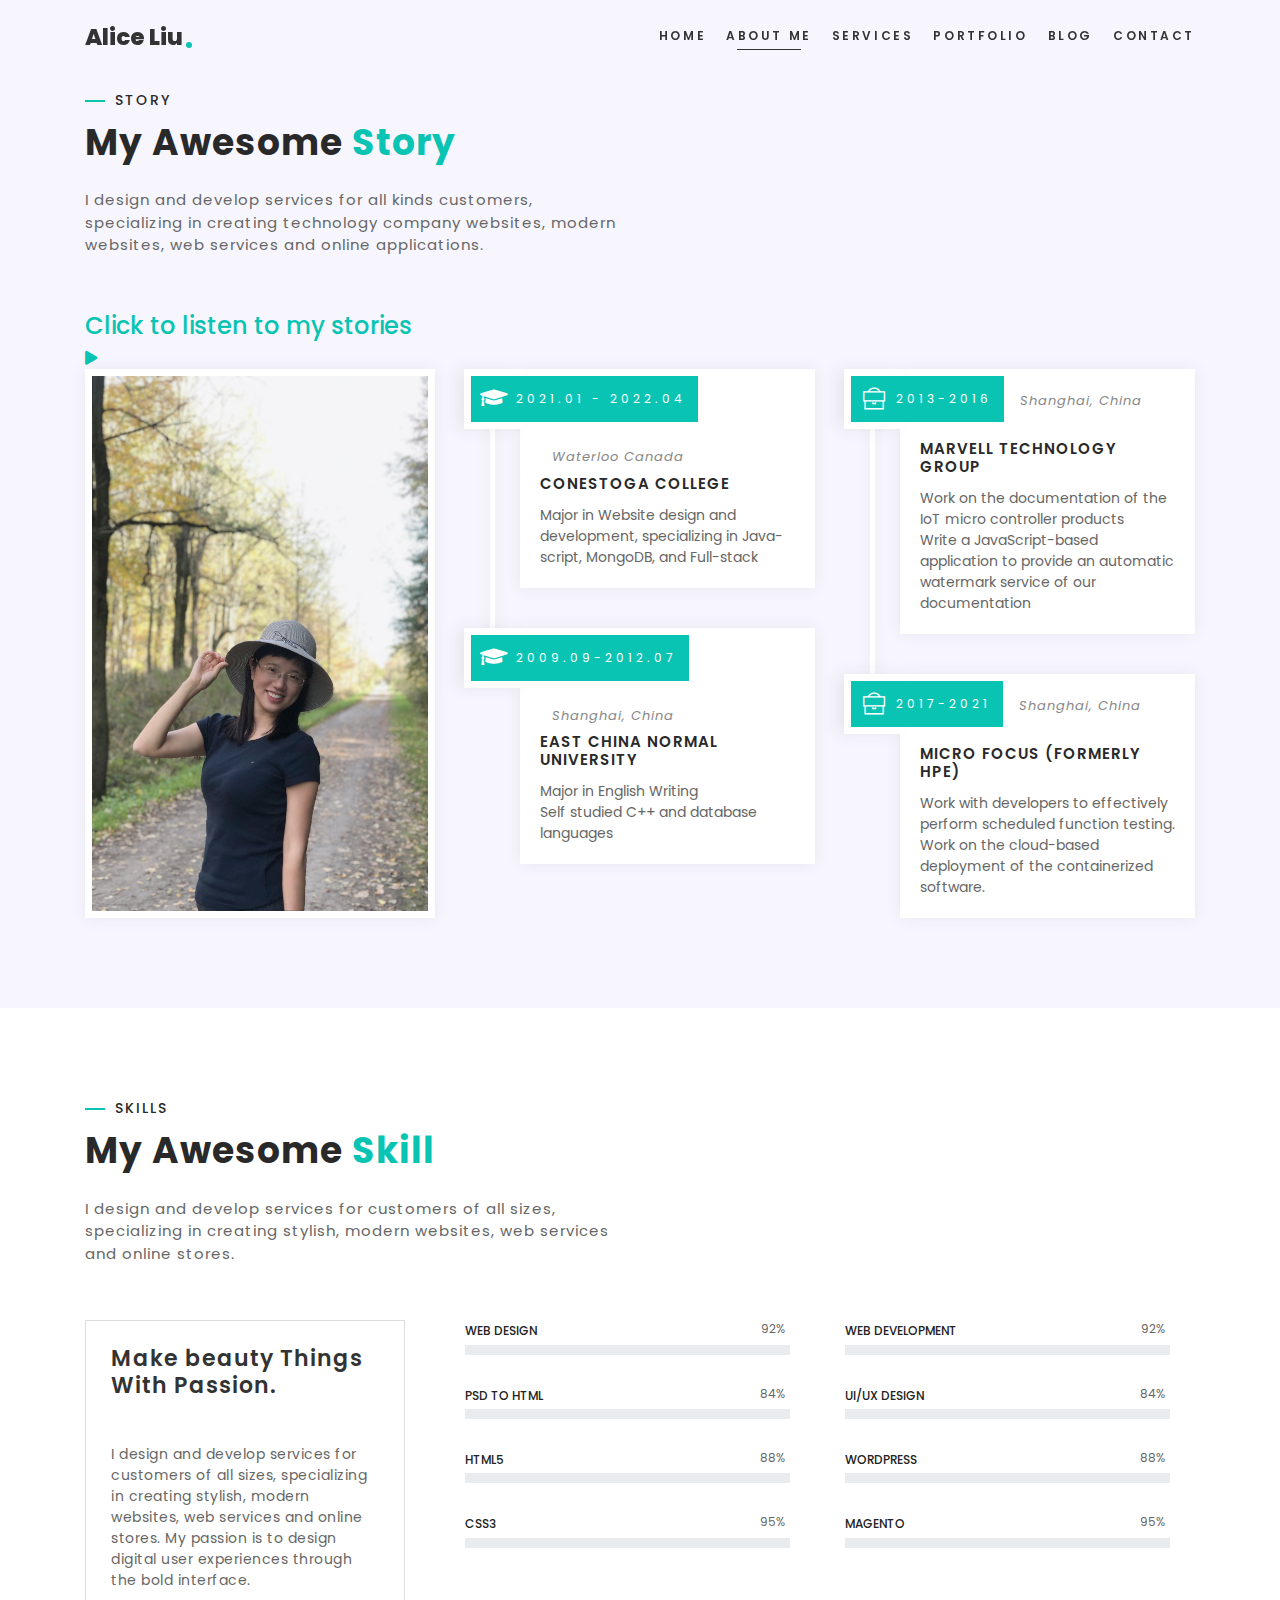
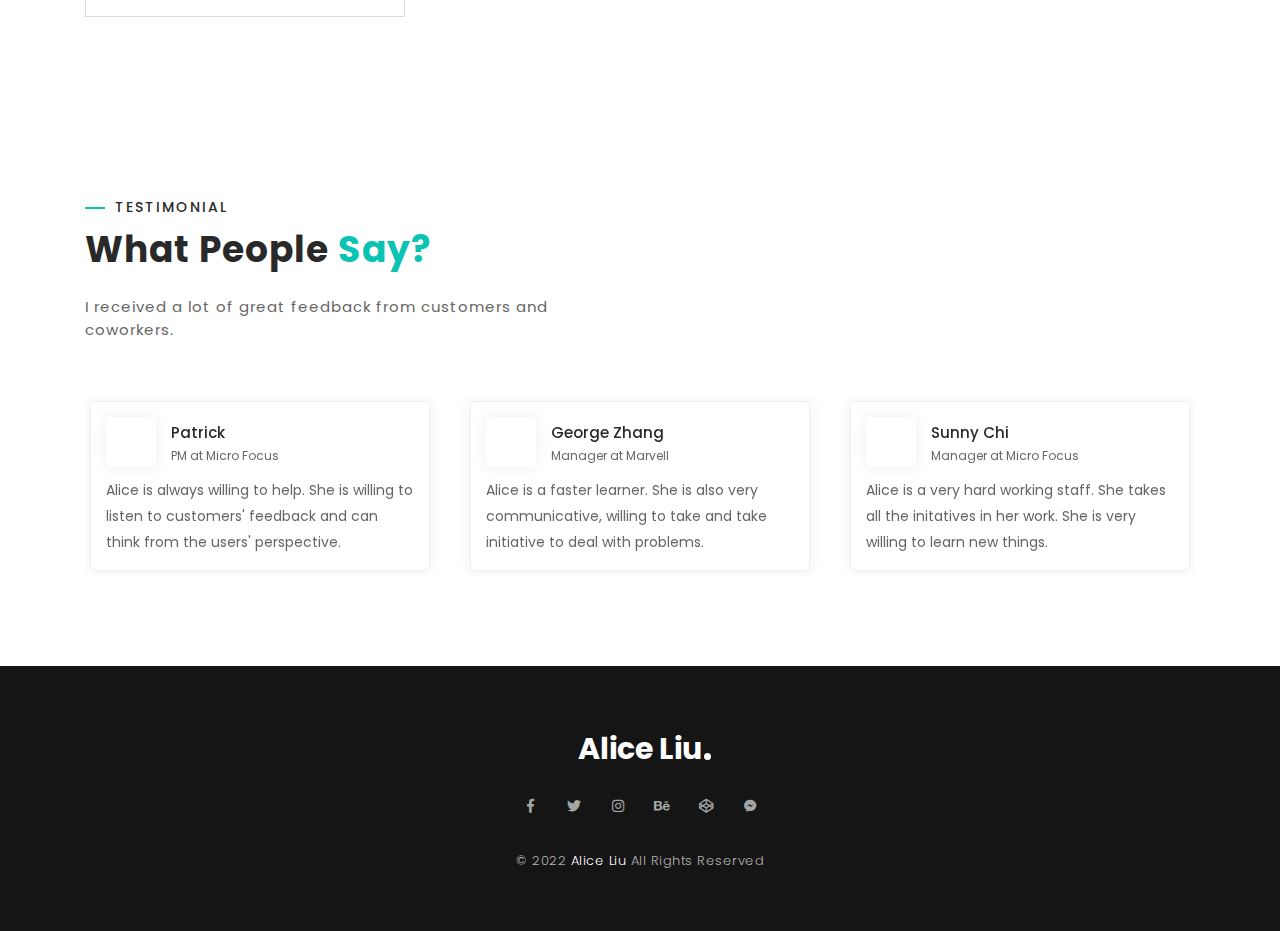
==== aboutme.html @ 3dc87a6d "add" ====
<!DOCTYPE html>
<html lang="en">

<head>
    <meta charset="utf-8">
    <meta http-equiv="X-UA-Compatible" content="IE=edge">
    <meta name="viewport" content="width=device-width, initial-scale=1, shrink-to-fit=no">

    <!-- Page Title -->
    <title>Alice Liu - Personal Website</title>
    <!-- / -->

    <!---Font Icon-->
    <link href="./css/plugin/font-awesome/css/fontawesome-all.min.css" rel="stylesheet">
    <link href="./css/plugin/themify-icons/themify-icons.css" rel="stylesheet">
    <!-- / -->

    <!-- Plugin CSS -->
    <link href="./css/plugin/bootstrap/css/bootstrap.min.css" rel="stylesheet">
    <link href="./css/plugin/owl-carousel/css/owl.carousel.min.css" rel="stylesheet">
    <link href="./css/plugin/magnific/magnific-popup.css" rel="stylesheet">
    <!-- / -->

    <!-- Theme Style -->
    <link href="./css/color/default.css" rel="stylesheet" id="color_theme">
    <link href="./css/styles.css" rel="stylesheet">

    <!-- / -->

    <!-- Favicon -->
    <link rel="icon" href="favicon.ico" />
    <!-- / -->
</head>

<!-- Body Start -->

<body data-spy="scroll" data-target="#navbarAlice" data-offset="98">

    <!-- Loader -->
    <div id="loading">
        <div class="load-circle"><span class="one"></span></div>
    </div>
    <!--  Loader End -->

    <!-- Header -->
    <header>
        <nav class="navbar header-nav-01 header-nav-white fixed-top navbar-expand-lg">
            <div class="container">
                <!-- Brand -->
                <a class="navbar-brand" href="#">Alice Liu<span class="theme-bg"></span></a>
                <!-- / -->

                <!-- Mobile Toggle -->
                <button class="navbar-toggler" type="button" data-toggle="collapse" data-target="#navbarAlice" aria-controls="navbarAlice" aria-expanded="false" aria-label="Toggle navigation">
            <span></span>
            <span></span>
            <span></span>
        </button>
                <!-- / -->

                <!-- Top Menu -->
                <div class="collapse navbar-collapse justify-content-end" id="navbarAlice">
                    <ul class="navbar-nav ml-auto">
                        <li><a class="nav-link" href="index.html">Home</a></li>
                        <li><a class="nav-link active" href="aboutme.html">About Me</a></li>
                        <li><a class="nav-link" href="services.html">Services</a></li>
                        <li><a class="nav-link" href="portfolio.html">Portfolio</a></li>
                        <li><a class="nav-link" href="blog.html">Blog</a></li>
                        <li><a class="nav-link" href="contact.html">Contact</a></li>
                    </ul>
                </div>
                <!-- / -->

            </div>
            <!-- Container -->
        </nav>
        <!-- Navbar -->
    </header>
    <!-- Header End -->
    <!-- Header End -->

    <!-- main -->
    <main>




        <!-- Resume -->
        <section id="resume" class="section gray-bg">
            <div class="container">
                <div class="row">
                    <div class="col-md-8 col-lg-6">
                        <div class="section-title">
                            <label class="theme-after">STORY</label>
                            <h2>My Awesome <span class="theme-color"> Story</span></h2>
                            <p>I design and develop services for all kinds customers, specializing in creating technology company websites, modern websites, web services and online applications.</p>
                        </div>
                        <a href="http://www.youtube.com/watch?v=g5lhfQhEZOM" class="popup-video theme-color">
                            <h4>Click to listen to my stories</h4> <i class="fa fa-play"></i></a>

                    </div>
                </div>
                <!-- row -->

                <div class="row">
                    <div class="col-md-12 col-lg-4">
                        <div class="resume-img bg-no-repeat bg-cover" style="background-image: url(./images/AliceOutOfWork.jpg);">

                        </div>

                    </div>

                    <div class="col-md-6 col-lg-4">
                        <div class="resume-row">
                            <div class="resume-box">
                                <i class="theme-bg fas fa-graduation-cap"></i>
                                <label class="theme-bg theme-color">2021.01 - 2022.04</label>
                                <span>Waterloo Canada</span>
                                <h2>CONESTOGA COLLEGE</h2>
                                <p>Major in Website design and development, specializing in Java-script, MongoDB, and Full-stack</p>
                            </div>

                            <div class="resume-box">
                                <i class="theme-bg fas fa-graduation-cap"></i>
                                <label class="theme-bg theme-color">2009.09-2012.07</label>
                                <span>Shanghai, China</span>
                                <h2>EAST CHINA NORMAL UNIVERSITY</h2>
                                <p>Major in English Writing</p>
                                <p>Self studied C++ and database languages</p>
                            </div>

                        </div>
                    </div>
                    <!-- col -->

                    <div class="col-md-6 col-lg-4">
                        <div class="resume-row">
                            <div class="resume-box">
                                <i class="theme-bg ti-briefcase"></i>
                                <label class="theme-bg theme-color">2013-2016</label>
                                <span>Shanghai, China</span>
                                <h2>MARVELL TECHNOLOGY GROUP</h2>
                                <p>Work on the documentation of the IoT micro controller products</p>
                                <p>Write a JavaScript-based application to provide an automatic watermark service of our documentation
                                </p>
                            </div>

                            <div class="resume-box">
                                <i class="theme-bg ti-briefcase"></i>
                                <label class="theme-bg theme-color">2017-2021</label>
                                <span>Shanghai, China</span>
                                <h2>MICRO FOCUS (FORMERLY HPE)</h2>
                                <p>Work with developers to effectively perform scheduled function testing.</p>
                                <p>Work on the cloud-based deployment of the containerized software.</p>
                            </div>
                        </div>
                    </div>
                    <!-- col -->

                </div>
                <!-- row -->
            </div>
            <!-- container -->
        </section>
        <!-- Resume End -->

        <!-- Skill -->
        <section id="skill" class="section skill-section">
            <div class="container">
                <div class="row">
                    <div class="col-md-8 col-lg-6">
                        <div class="section-title">
                            <label class="theme-after">Skills</label>
                            <h2>My Awesome <span class="theme-color"> Skill</span></h2>
                            <p>I design and develop services for customers of all sizes, specializing in creating stylish, modern websites, web services and online stores.</p>
                        </div>
                    </div>
                </div>

                <div class="row">

                    <div class="col-md-12 col-lg-4">
                        <div class="skill-left">
                            <h3 class="font-alt">Make beauty Things With Passion.</h3>
                            <p>I design and develop services for customers of all sizes, specializing in creating stylish, modern websites, web services and online stores. My passion is to design digital user experiences through the bold interface.</p>
                        </div>
                    </div>

                    <div class="col-md-6 col-lg-4">
                        <div class="skills">
                            <div class="progress-lt">
                                <h6>WEB DESIGN</h6>
                                <span>92%</span>
                                <div class="progress">
                                    <div class="progress-bar theme-bg" role="progressbar" aria-valuenow="92" aria-valuemin="0" aria-valuemax="100">
                                    </div>
                                    <!-- /progress-bar -->
                                </div>
                                <!-- /progress -->
                            </div>
                            <!-- /progress-lt -->
                            <div class="progress-lt">
                                <h6>PSD TO HTML</h6>
                                <span>84%</span>
                                <div class="progress">
                                    <div class="progress-bar theme-bg" role="progressbar" aria-valuenow="84" aria-valuemin="0" aria-valuemax="100">
                                    </div>
                                    <!-- /progress-bar -->
                                </div>
                                <!-- /progress -->
                            </div>
                            <!-- /progress-lt -->
                            <div class="progress-lt">
                                <h6>HTML5</h6>
                                <span>88%</span>
                                <div class="progress">
                                    <div class="progress-bar theme-bg" role="progressbar" aria-valuenow="88" aria-valuemin="0" aria-valuemax="100">
                                    </div>
                                    <!-- /progress-bar -->
                                </div>
                                <!-- /progress -->
                            </div>
                            <!-- /progress-lt -->

                            <div class="progress-lt">
                                <h6>CSS3</h6>
                                <span>95%</span>
                                <div class="progress">
                                    <div class="progress-bar theme-bg" role="progressbar" aria-valuenow="95" aria-valuemin="0" aria-valuemax="100">
                                    </div>
                                    <!-- /progress-bar -->
                                </div>
                                <!-- /progress -->
                            </div>
                            <!-- /progress-lt -->
                        </div>
                    </div>
                    <!-- col -->

                    <div class="col-md-6 col-lg-4">
                        <div class="skills sm-m-20px-b">
                            <div class="progress-lt">
                                <h6>WEB DEVELOPMENT</h6>
                                <span>92%</span>
                                <div class="progress">
                                    <div class="progress-bar theme-bg" role="progressbar" aria-valuenow="92" aria-valuemin="0" aria-valuemax="100">
                                    </div>
                                    <!-- /progress-bar -->
                                </div>
                                <!-- /progress -->
                            </div>
                            <!-- /progress-lt -->
                            <div class="progress-lt">
                                <h6>UI/UX DESIGN</h6>
                                <span>84%</span>
                                <div class="progress">
                                    <div class="progress-bar theme-bg" role="progressbar" aria-valuenow="84" aria-valuemin="0" aria-valuemax="100">
                                    </div>
                                    <!-- /progress-bar -->
                                </div>
                                <!-- /progress -->
                            </div>
                            <!-- /progress-lt -->
                            <div class="progress-lt">
                                <h6>WORDPRESS</h6>
                                <span>88%</span>
                                <div class="progress">
                                    <div class="progress-bar theme-bg" role="progressbar" aria-valuenow="88" aria-valuemin="0" aria-valuemax="100">
                                    </div>
                                    <!-- /progress-bar -->
                                </div>
                                <!-- /progress -->
                            </div>
                            <!-- /progress-lt -->

                            <div class="progress-lt">
                                <h6>MAGENTO</h6>
                                <span>95%</span>
                                <div class="progress">
                                    <div class="progress-bar theme-bg" role="progressbar" aria-valuenow="95" aria-valuemin="0" aria-valuemax="100">
                                    </div>
                                    <!-- /progress-bar -->
                                </div>
                                <!-- /progress -->
                            </div>
                            <!-- /progress-lt -->
                        </div>
                    </div>
                    <!-- col -->

                </div>
                <!-- row -->
            </div>
            <!-- container -->
        </section>
        <!-- Skill End -->



        <!-- Testimonial -->
        <section class="section testimonial-section">
            <div class="container">

                <div class="row">
                    <div class="col-md-8 col-lg-6">
                        <div class="section-title">
                            <label class="theme-after">Testimonial</label>
                            <h2>What People <span class="theme-color"> Say?</span></h2>
                            <p>I received a lot of great feedback from customers and coworkers.</p>
                        </div>
                    </div>
                </div>

                <div class="row justify-content-center">
                    <div class="col-md-12">
                        <div id="client-slider-single" class="owl-carousel">
                            <div class="testimonial-col-01">
                                <div class="user">
                                    <div class="img">
                                        <img src="static/img/100x100.jpg" alt="" title="" />
                                    </div>
                                    <div class="name">
                                        <span>Patrick </span>
                                        <label>PM at Micro Focus</label>
                                    </div>
                                </div>
                                <div class="say">
                                    <p>Alice is always willing to help. She is willing to listen to customers' feedback and can think from the users' perspective.</p>
                                </div>
                            </div>
                            <!-- col -->

                            <div class="testimonial-col-01">
                                <div class="user">
                                    <div class="img">
                                        <img src="static/img/100x100.jpg" alt="" title="" />
                                    </div>
                                    <div class="name">
                                        <span>George Zhang</span>
                                        <label>Manager at Marvell</label>
                                    </div>
                                </div>
                                <div class="say">
                                    <p>Alice is a faster learner. She is also very communicative, willing to take and take initiative to deal with problems.</p>
                                </div>
                            </div>
                            <!-- col -->

                            <div class="testimonial-col-01">
                                <div class="user">
                                    <div class="img">
                                        <img src="static/img/100x100.jpg" alt="" title="" />
                                    </div>
                                    <div class="name">
                                        <span>Sunny Chi</span>
                                        <label>Manager at Micro Focus</label>
                                    </div>
                                </div>
                                <div class="say">
                                    <p>Alice is a very hard working staff. She takes all the initatives in her work. She is very willing to learn new things.</p>
                                </div>
                            </div>
                            <!-- col -->


                            <!-- col -->


                            <!-- col -->

                        </div>
                        <!-- owl -->
                    </div>
                    <!-- col -->
                </div>
                <!-- row -->

            </div>
            <!-- container -->
        </section>
        <!-- / -->




    </main>
    <!-- Main End -->


    <!-- Footer -->
    <footer class="footer">
        <div class="container">
            <div class="footer-logo">
                <span>Alice Liu<span></span></span>
            </div>
            <ul class="social-icons">
                <li><a href="#"><i class="fab fa-facebook-f"></i></a></li>
                <li><a href="#"><i class="fab fa-twitter"></i></a></li>
                <li><a href="#"><i class="fab fa-instagram"></i></a></li>
                <li><a href="#"><i class="fab fa-behance"></i></a></li>
                <li><a href="#"><i class="fab fa-codepen"></i></a></li>
                <li><a href="#"><i class="fab fa-facebook-messenger"></i></a></li>
            </ul>
            <p class="copyright">© 2022 <a href="#">Alice Liu</a> All Rights Reserved</p>
        </div>
    </footer>
    <!-- Footer End -->



    <!-- jQuery -->
    <script src="./js/jquery-3.2.1.min.js"></script>
    <script src="./js/jquery-migrate-3.0.0.min.js"></script>

    <!-- Plugins -->
    <script src="./css/plugin/bootstrap/js/popper.min.js"></script>
    <script src="./css/plugin/bootstrap/js/bootstrap.min.js"></script>
    <script src="./css/plugin/owl-carousel/js/owl.carousel.min.js"></script>
    <script src="./css/plugin/typeit-master/typeit.min.js"></script>
    <script src="./css/plugin/isotope/isotope.pkgd.min.js"></script>
    <script src="./css/plugin/magnific/jquery.magnific-popup.min.js"></script>
    <!-- custom -->
    <script src="./js/custom.js"></script>

</body>
<!-- Body End -->

</html>
---- css/plugin/themify-icons/themify-icons.css ----
@font-face {
	font-family: 'themify';
	src:url('fonts/themify.eot?-fvbane');
	src:url('fonts/themify.eot?#iefix-fvbane') format('embedded-opentype'),
		url('fonts/themify.woff?-fvbane') format('woff'),
		url('fonts/themify.ttf?-fvbane') format('truetype'),
		url('fonts/themify.svg?-fvbane#themify') format('svg');
	font-weight: normal;
	font-style: normal;
}

[class^="ti-"], [class*=" ti-"] {
	font-family: 'themify';
	speak: none;
	font-style: normal;
	font-weight: normal;
	font-variant: normal;
	text-transform: none;
	line-height: 1;

	/* Better Font Rendering =========== */
	-webkit-font-smoothing: antialiased;
	-moz-osx-font-smoothing: grayscale;
}

.ti-wand:before {
	content: "\e600";
}
.ti-volume:before {
	content: "\e601";
}
.ti-user:before {
	content: "\e602";
}
.ti-unlock:before {
	content: "\e603";
}
.ti-unlink:before {
	content: "\e604";
}
.ti-trash:before {
	content: "\e605";
}
.ti-thought:before {
	content: "\e606";
}
.ti-target:before {
	content: "\e607";
}
.ti-tag:before {
	content: "\e608";
}
.ti-tablet:before {
	content: "\e609";
}
.ti-star:before {
	content: "\e60a";
}
.ti-spray:before {
	content: "\e60b";
}
.ti-signal:before {
	content: "\e60c";
}
.ti-shopping-cart:before {
	content: "\e60d";
}
.ti-shopping-cart-full:before {
	content: "\e60e";
}
.ti-settings:before {
	content: "\e60f";
}
.ti-search:before {
	content: "\e610";
}
.ti-zoom-in:before {
	content: "\e611";
}
.ti-zoom-out:before {
	content: "\e612";
}
.ti-cut:before {
	content: "\e613";
}
.ti-ruler:before {
	content: "\e614";
}
.ti-ruler-pencil:before {
	content: "\e615";
}
.ti-ruler-alt:before {
	content: "\e616";
}
.ti-bookmark:before {
	content: "\e617";
}
.ti-bookmark-alt:before {
	content: "\e618";
}
.ti-reload:before {
	content: "\e619";
}
.ti-plus:before {
	content: "\e61a";
}
.ti-pin:before {
	content: "\e61b";
}
.ti-pencil:before {
	content: "\e61c";
}
.ti-pencil-alt:before {
	content: "\e61d";
}
.ti-paint-roller:before {
	content: "\e61e";
}
.ti-paint-bucket:before {
	content: "\e61f";
}
.ti-na:before {
	content: "\e620";
}
.ti-mobile:before {
	content: "\e621";
}
.ti-minus:before {
	content: "\e622";
}
.ti-medall:before {
	content: "\e623";
}
.ti-medall-alt:before {
	content: "\e624";
}
.ti-marker:before {
	content: "\e625";
}
.ti-marker-alt:before {
	content: "\e626";
}
.ti-arrow-up:before {
	content: "\e627";
}
.ti-arrow-right:before {
	content: "\e628";
}
.ti-arrow-left:before {
	content: "\e629";
}
.ti-arrow-down:before {
	content: "\e62a";
}
.ti-lock:before {
	content: "\e62b";
}
.ti-location-arrow:before {
	content: "\e62c";
}
.ti-link:before {
	content: "\e62d";
}
.ti-layout:before {
	content: "\e62e";
}
.ti-layers:before {
	content: "\e62f";
}
.ti-layers-alt:before {
	content: "\e630";
}
.ti-key:before {
	content: "\e631";
}
.ti-import:before {
	content: "\e632";
}
.ti-image:before {
	content: "\e633";
}
.ti-heart:before {
	content: "\e634";
}
.ti-heart-broken:before {
	content: "\e635";
}
.ti-hand-stop:before {
	content: "\e636";
}
.ti-hand-open:before {
	content: "\e637";
}
.ti-hand-drag:before {
	content: "\e638";
}
.ti-folder:before {
	content: "\e639";
}
.ti-flag:before {
	content: "\e63a";
}
.ti-flag-alt:before {
	content: "\e63b";
}
.ti-flag-alt-2:before {
	content: "\e63c";
}
.ti-eye:before {
	content: "\e63d";
}
.ti-export:before {
	content: "\e63e";
}
.ti-exchange-vertical:before {
	content: "\e63f";
}
.ti-desktop:before {
	content: "\e640";
}
.ti-cup:before {
	content: "\e641";
}
.ti-crown:before {
	content: "\e642";
}
.ti-comments:before {
	content: "\e643";
}
.ti-comment:before {
	content: "\e644";
}
.ti-comment-alt:before {
	content: "\e645";
}
.ti-close:before {
	content: "\e646";
}
.ti-clip:before {
	content: "\e647";
}
.ti-angle-up:before {
	content: "\e648";
}
.ti-angle-right:before {
	content: "\e649";
}
.ti-angle-left:before {
	content: "\e64a";
}
.ti-angle-down:before {
	content: "\e64b";
}
.ti-check:before {
	content: "\e64c";
}
.ti-check-box:before {
	content: "\e64d";
}
.ti-camera:before {
	content: "\e64e";
}
.ti-announcement:before {
	content: "\e64f";
}
.ti-brush:before {
	content: "\e650";
}
.ti-briefcase:before {
	content: "\e651";
}
.ti-bolt:before {
	content: "\e652";
}
.ti-bolt-alt:before {
	content: "\e653";
}
.ti-blackboard:before {
	content: "\e654";
}
.ti-bag:before {
	content: "\e655";
}
.ti-move:before {
	content: "\e656";
}
.ti-arrows-vertical:before {
	content: "\e657";
}
.ti-arrows-horizontal:before {
	content: "\e658";
}
.ti-fullscreen:before {
	content: "\e659";
}
.ti-arrow-top-right:before {
	content: "\e65a";
}
.ti-arrow-top-left:before {
	content: "\e65b";
}
.ti-arrow-circle-up:before {
	content: "\e65c";
}
.ti-arrow-circle-right:before {
	content: "\e65d";
}
.ti-arrow-circle-left:before {
	content: "\e65e";
}
.ti-arrow-circle-down:before {
	content: "\e65f";
}
.ti-angle-double-up:before {
	content: "\e660";
}
.ti-angle-double-right:before {
	content: "\e661";
}
.ti-angle-double-left:before {
	content: "\e662";
}
.ti-angle-double-down:before {
	content: "\e663";
}
.ti-zip:before {
	content: "\e664";
}
.ti-world:before {
	content: "\e665";
}
.ti-wheelchair:before {
	content: "\e666";
}
.ti-view-list:before {
	content: "\e667";
}
.ti-view-list-alt:before {
	content: "\e668";
}
.ti-view-grid:before {
	content: "\e669";
}
.ti-uppercase:before {
	content: "\e66a";
}
.ti-upload:before {
	content: "\e66b";
}
.ti-underline:before {
	content: "\e66c";
}
.ti-truck:before {
	content: "\e66d";
}
.ti-timer:before {
	content: "\e66e";
}
.ti-ticket:before {
	content: "\e66f";
}
.ti-thumb-up:before {
	content: "\e670";
}
.ti-thumb-down:before {
	content: "\e671";
}
.ti-text:before {
	content: "\e672";
}
.ti-stats-up:before {
	content: "\e673";
}
.ti-stats-down:before {
	content: "\e674";
}
.ti-split-v:before {
	content: "\e675";
}
.ti-split-h:before {
	content: "\e676";
}
.ti-smallcap:before {
	content: "\e677";
}
.ti-shine:before {
	content: "\e678";
}
.ti-shift-right:before {
	content: "\e679";
}
.ti-shift-left:before {
	content: "\e67a";
}
.ti-shield:before {
	content: "\e67b";
}
.ti-notepad:before {
	content: "\e67c";
}
.ti-server:before {
	content: "\e67d";
}
.ti-quote-right:before {
	content: "\e67e";
}
.ti-quote-left:before {
	content: "\e67f";
}
.ti-pulse:before {
	content: "\e680";
}
.ti-printer:before {
	content: "\e681";
}
.ti-power-off:before {
	content: "\e682";
}
.ti-plug:before {
	content: "\e683";
}
.ti-pie-chart:before {
	content: "\e684";
}
.ti-paragraph:before {
	content: "\e685";
}
.ti-panel:before {
	content: "\e686";
}
.ti-package:before {
	content: "\e687";
}
.ti-music:before {
	content: "\e688";
}
.ti-music-alt:before {
	content: "\e689";
}
.ti-mouse:before {
	content: "\e68a";
}
.ti-mouse-alt:before {
	content: "\e68b";
}
.ti-money:before {
	content: "\e68c";
}
.ti-microphone:before {
	content: "\e68d";
}
.ti-menu:before {
	content: "\e68e";
}
.ti-menu-alt:before {
	content: "\e68f";
}
.ti-map:before {
	content: "\e690";
}
.ti-map-alt:before {
	content: "\e691";
}
.ti-loop:before {
	content: "\e692";
}
.ti-location-pin:before {
	content: "\e693";
}
.ti-list:before {
	content: "\e694";
}
.ti-light-bulb:before {
	content: "\e695";
}
.ti-Italic:before {
	content: "\e696";
}
.ti-info:before {
	content: "\e697";
}
.ti-infinite:before {
	content: "\e698";
}
.ti-id-badge:before {
	content: "\e699";
}
.ti-hummer:before {
	content: "\e69a";
}
.ti-home:before {
	content: "\e69b";
}
.ti-help:before {
	content: "\e69c";
}
.ti-headphone:before {
	content: "\e69d";
}
.ti-harddrives:before {
	content: "\e69e";
}
.ti-harddrive:before {
	content: "\e69f";
}
.ti-gift:before {
	content: "\e6a0";
}
.ti-game:before {
	content: "\e6a1";
}
.ti-filter:before {
	content: "\e6a2";
}
.ti-files:before {
	content: "\e6a3";
}
.ti-file:before {
	content: "\e6a4";
}
.ti-eraser:before {
	content: "\e6a5";
}
.ti-envelope:before {
	content: "\e6a6";
}
.ti-download:before {
	content: "\e6a7";
}
.ti-direction:before {
	content: "\e6a8";
}
.ti-direction-alt:before {
	content: "\e6a9";
}
.ti-dashboard:before {
	content: "\e6aa";
}
.ti-control-stop:before {
	content: "\e6ab";
}
.ti-control-shuffle:before {
	content: "\e6ac";
}
.ti-control-play:before {
	content: "\e6ad";
}
.ti-control-pause:before {
	content: "\e6ae";
}
.ti-control-forward:before {
	content: "\e6af";
}
.ti-control-backward:before {
	content: "\e6b0";
}
.ti-cloud:before {
	content: "\e6b1";
}
.ti-cloud-up:before {
	content: "\e6b2";
}
.ti-cloud-down:before {
	content: "\e6b3";
}
.ti-clipboard:before {
	content: "\e6b4";
}
.ti-car:before {
	content: "\e6b5";
}
.ti-calendar:before {
	content: "\e6b6";
}
.ti-book:before {
	content: "\e6b7";
}
.ti-bell:before {
	content: "\e6b8";
}
.ti-basketball:before {
	content: "\e6b9";
}
.ti-bar-chart:before {
	content: "\e6ba";
}
.ti-bar-chart-alt:before {
	content: "\e6bb";
}
.ti-back-right:before {
	content: "\e6bc";
}
.ti-back-left:before {
	content: "\e6bd";
}
.ti-arrows-corner:before {
	content: "\e6be";
}
.ti-archive:before {
	content: "\e6bf";
}
.ti-anchor:before {
	content: "\e6c0";
}
.ti-align-right:before {
	content: "\e6c1";
}
.ti-align-left:before {
	content: "\e6c2";
}
.ti-align-justify:before {
	content: "\e6c3";
}
.ti-align-center:before {
	content: "\e6c4";
}
.ti-alert:before {
	content: "\e6c5";
}
.ti-alarm-clock:before {
	content: "\e6c6";
}
.ti-agenda:before {
	content: "\e6c7";
}
.ti-write:before {
	content: "\e6c8";
}
.ti-window:before {
	content: "\e6c9";
}
.ti-widgetized:before {
	content: "\e6ca";
}
.ti-widget:before {
	content: "\e6cb";
}
.ti-widget-alt:before {
	content: "\e6cc";
}
.ti-wallet:before {
	content: "\e6cd";
}
.ti-video-clapper:before {
	content: "\e6ce";
}
.ti-video-camera:before {
	content: "\e6cf";
}
.ti-vector:before {
	content: "\e6d0";
}
.ti-themify-logo:before {
	content: "\e6d1";
}
.ti-themify-favicon:before {
	content: "\e6d2";
}
.ti-themify-favicon-alt:before {
	content: "\e6d3";
}
.ti-support:before {
	content: "\e6d4";
}
.ti-stamp:before {
	content: "\e6d5";
}
.ti-split-v-alt:before {
	content: "\e6d6";
}
.ti-slice:before {
	content: "\e6d7";
}
.ti-shortcode:before {
	content: "\e6d8";
}
.ti-shift-right-alt:before {
	content: "\e6d9";
}
.ti-shift-left-alt:before {
	content: "\e6da";
}
.ti-ruler-alt-2:before {
	content: "\e6db";
}
.ti-receipt:before {
	content: "\e6dc";
}
.ti-pin2:before {
	content: "\e6dd";
}
.ti-pin-alt:before {
	content: "\e6de";
}
.ti-pencil-alt2:before {
	content: "\e6df";
}
.ti-palette:before {
	content: "\e6e0";
}
.ti-more:before {
	content: "\e6e1";
}
.ti-more-alt:before {
	content: "\e6e2";
}
.ti-microphone-alt:before {
	content: "\e6e3";
}
.ti-magnet:before {
	content: "\e6e4";
}
.ti-line-double:before {
	content: "\e6e5";
}
.ti-line-dotted:before {
	content: "\e6e6";
}
.ti-line-dashed:before {
	content: "\e6e7";
}
.ti-layout-width-full:before {
	content: "\e6e8";
}
.ti-layout-width-default:before {
	content: "\e6e9";
}
.ti-layout-width-default-alt:before {
	content: "\e6ea";
}
.ti-layout-tab:before {
	content: "\e6eb";
}
.ti-layout-tab-window:before {
	content: "\e6ec";
}
.ti-layout-tab-v:before {
	content: "\e6ed";
}
.ti-layout-tab-min:before {
	content: "\e6ee";
}
.ti-layout-slider:before {
	content: "\e6ef";
}
.ti-layout-slider-alt:before {
	content: "\e6f0";
}
.ti-layout-sidebar-right:before {
	content: "\e6f1";
}
.ti-layout-sidebar-none:before {
	content: "\e6f2";
}
.ti-layout-sidebar-left:before {
	content: "\e6f3";
}
.ti-layout-placeholder:before {
	content: "\e6f4";
}
.ti-layout-menu:before {
	content: "\e6f5";
}
.ti-layout-menu-v:before {
	content: "\e6f6";
}
.ti-layout-menu-separated:before {
	content: "\e6f7";
}
.ti-layout-menu-full:before {
	content: "\e6f8";
}
.ti-layout-media-right-alt:before {
	content: "\e6f9";
}
.ti-layout-media-right:before {
	content: "\e6fa";
}
.ti-layout-media-overlay:before {
	content: "\e6fb";
}
.ti-layout-media-overlay-alt:before {
	content: "\e6fc";
}
.ti-layout-media-overlay-alt-2:before {
	content: "\e6fd";
}
.ti-layout-media-left-alt:before {
	content: "\e6fe";
}
.ti-layout-media-left:before {
	content: "\e6ff";
}
.ti-layout-media-center-alt:before {
	content: "\e700";
}
.ti-layout-media-center:before {
	content: "\e701";
}
.ti-layout-list-thumb:before {
	content: "\e702";
}
.ti-layout-list-thumb-alt:before {
	content: "\e703";
}
.ti-layout-list-post:before {
	content: "\e704";
}
.ti-layout-list-large-image:before {
	content: "\e705";
}
.ti-layout-line-solid:before {
	content: "\e706";
}
.ti-layout-grid4:before {
	content: "\e707";
}
.ti-layout-grid3:before {
	content: "\e708";
}
.ti-layout-grid2:before {
	content: "\e709";
}
.ti-layout-grid2-thumb:before {
	content: "\e70a";
}
.ti-layout-cta-right:before {
	content: "\e70b";
}
.ti-layout-cta-left:before {
	content: "\e70c";
}
.ti-layout-cta-center:before {
	content: "\e70d";
}
.ti-layout-cta-btn-right:before {
	content: "\e70e";
}
.ti-layout-cta-btn-left:before {
	content: "\e70f";
}
.ti-layout-column4:before {
	content: "\e710";
}
.ti-layout-column3:before {
	content: "\e711";
}
.ti-layout-column2:before {
	content: "\e712";
}
.ti-layout-accordion-separated:before {
	content: "\e713";
}
.ti-layout-accordion-merged:before {
	content: "\e714";
}
.ti-layout-accordion-list:before {
	content: "\e715";
}
.ti-ink-pen:before {
	content: "\e716";
}
.ti-info-alt:before {
	content: "\e717";
}
.ti-help-alt:before {
	content: "\e718";
}
.ti-headphone-alt:before {
	content: "\e719";
}
.ti-hand-point-up:before {
	content: "\e71a";
}
.ti-hand-point-right:before {
	content: "\e71b";
}
.ti-hand-point-left:before {
	content: "\e71c";
}
.ti-hand-point-down:before {
	content: "\e71d";
}
.ti-gallery:before {
	content: "\e71e";
}
.ti-face-smile:before {
	content: "\e71f";
}
.ti-face-sad:before {
	content: "\e720";
}
.ti-credit-card:before {
	content: "\e721";
}
.ti-control-skip-forward:before {
	content: "\e722";
}
.ti-control-skip-backward:before {
	content: "\e723";
}
.ti-control-record:before {
	content: "\e724";
}
.ti-control-eject:before {
	content: "\e725";
}
.ti-comments-smiley:before {
	content: "\e726";
}
.ti-brush-alt:before {
	content: "\e727";
}
.ti-youtube:before {
	content: "\e728";
}
.ti-vimeo:before {
	content: "\e729";
}
.ti-twitter:before {
	content: "\e72a";
}
.ti-time:before {
	content: "\e72b";
}
.ti-tumblr:before {
	content: "\e72c";
}
.ti-skype:before {
	content: "\e72d";
}
.ti-share:before {
	content: "\e72e";
}
.ti-share-alt:before {
	content: "\e72f";
}
.ti-rocket:before {
	content: "\e730";
}
.ti-pinterest:before {
	content: "\e731";
}
.ti-new-window:before {
	content: "\e732";
}
.ti-microsoft:before {
	content: "\e733";
}
.ti-list-ol:before {
	content: "\e734";
}
.ti-linkedin:before {
	content: "\e735";
}
.ti-layout-sidebar-2:before {
	content: "\e736";
}
.ti-layout-grid4-alt:before {
	content: "\e737";
}
.ti-layout-grid3-alt:before {
	content: "\e738";
}
.ti-layout-grid2-alt:before {
	content: "\e739";
}
.ti-layout-column4-alt:before {
	content: "\e73a";
}
.ti-layout-column3-alt:before {
	content: "\e73b";
}
.ti-layout-column2-alt:before {
	content: "\e73c";
}
.ti-instagram:before {
	content: "\e73d";
}
.ti-google:before {
	content: "\e73e";
}
.ti-github:before {
	content: "\e73f";
}
.ti-flickr:before {
	content: "\e740";
}
.ti-facebook:before {
	content: "\e741";
}
.ti-dropbox:before {
	content: "\e742";
}
.ti-dribbble:before {
	content: "\e743";
}
.ti-apple:before {
	content: "\e744";
}
.ti-android:before {
	content: "\e745";
}
.ti-save:before {
	content: "\e746";
}
.ti-save-alt:before {
	content: "\e747";
}
.ti-yahoo:before {
	content: "\e748";
}
.ti-wordpress:before {
	content: "\e749";
}
.ti-vimeo-alt:before {
	content: "\e74a";
}
.ti-twitter-alt:before {
	content: "\e74b";
}
.ti-tumblr-alt:before {
	content: "\e74c";
}
.ti-trello:before {
	content: "\e74d";
}
.ti-stack-overflow:before {
	content: "\e74e";
}
.ti-soundcloud:before {
	content: "\e74f";
}
.ti-sharethis:before {
	content: "\e750";
}
.ti-sharethis-alt:before {
	content: "\e751";
}
.ti-reddit:before {
	content: "\e752";
}
.ti-pinterest-alt:before {
	content: "\e753";
}
.ti-microsoft-alt:before {
	content: "\e754";
}
.ti-linux:before {
	content: "\e755";
}
.ti-jsfiddle:before {
	content: "\e756";
}
.ti-joomla:before {
	content: "\e757";
}
.ti-html5:before {
	content: "\e758";
}
.ti-flickr-alt:before {
	content: "\e759";
}
.ti-email:before {
	content: "\e75a";
}
.ti-drupal:before {
	content: "\e75b";
}
.ti-dropbox-alt:before {
	content: "\e75c";
}
.ti-css3:before {
	content: "\e75d";
}
.ti-rss:before {
	content: "\e75e";
}
.ti-rss-alt:before {
	content: "\e75f";
}
---- css/color/default.css ----
::selection {
  background-color:#09c3b3;
  color: #fff;
}
::-moz-selection {
  background-color:#09c3b3;
  color: #fff;
}


header .k-navbar-nav li a.active,
header .k-navbar-nav li a:hover,
.theme-color {
  color:#09c3b3;
}

.theme-border {
	border-color: #09c3b3;
}

.m-btn,
.theme-after:after,
.theme-bg {
  background: #09c3b3;
}
---- css/styles.css ----
/*========================================================================
EXCLUSIVE ON themeforest.net
~~~~~~~~~~~~~~~~~~~~~~~~~~~~~~~~~~~~~~~~~~~~~~~~~~~~~~~~~~~~~~~~~~~~~~~~
Template Name   : Keira
Author          : mital_04
~~~~~~~~~~~~~~~~~~~~~~~~~~~~~~~~~~~~~~~~~~~~~~~~~~~~~~~~~~~~~~~~~~~~~~~~
Copyright (c) 2018 - mital_04
========================================================================*/

/*----------------------------------
Table of contents
01. Loading
02. Common
03. Section title
04. Buttons
05. Header
06. Home Banner
07. About us
08. Video Section
09. Feature Box
10. Count
11. Portfolio
13. Testimonial
14. Our Blog
15. Contact Us
16. Social Icons
17. footer

----------------------------------*/

@import url('https://fonts.googleapis.com/css?family=Poppins:100,100i,200,200i,300,300i,400,400i,500,500i,600,600i,700,700i,800,800i,900,900i');


/*---------------------------------
* 01. Loading
-----------------------------------*/
#loading {
  position: fixed;
  top: 0;
  left: 0;
  bottom: 0;
  right: 0;
  background: #fff;
  z-index: 999999;
}

.load-circle:after,
.load-circle:before{
  content: '';
  background: #fff;
  height: 50%;
  width: 100%;
  position: absolute;
  left: 0;
  transition: all 1s;
}

.load-circle:after{
  top: 0;
}

.load-circle:before{
  bottom: 0;
}

.load-circle {
  width: 50px;
  height: 50px;
  border-radius: 50%;
  border: 10px solid #e8e8e8;
  border-top: 10px solid #292929;
  -webkit-animation: rotate 1.2s infinite linear;
  animation: rotate 1.2s infinite linear;
  overflow: hidden;
  position: absolute;
  top: 0;
  left: 0;
  right: 0;
  bottom: 0;
  margin: auto;
}

@-webkit-keyframes rotate {
  0%{
    transform: rotate(0deg);
  }
  100%{
    transform: rotate(360deg);
  }
}

@keyframes rotate {
  0%{
    transform: rotate(0deg);
  }
  100%{
    transform: rotate(360deg);
  }
}


/*---------------------------------
* 02. Common
-----------------------------------*/
body {
  font-family: 'Poppins', sans-serif;
  -webkit-font-smoothing: antialiased;
  font-smoothing: antialiased;
  font-size: 14px;
  line-height: 1.5;
  color: #666666;
}

img {
  max-width: 100%;
}

.section {
  padding: 90px 0;
  position: relative;
}
@media (max-width: 991px){
 .section {
    padding: 60px 0;
  } 
}
@media (max-width: 767px){
 .section {
    padding: 40px 0;
  } 
}

.gray-bg {
  background: #f7f6ff;
}

/*---------------------------------
* 03. Section title
-----------------------------------*/
.section-title {
  position: relative;
  margin-bottom: 55px;
}

.section-title h2 {
  font-weight: 700;
  color: #292929;
  font-size: 36px;
  margin: 0;
  padding: 0 0 25px;
  letter-spacing: 1px;
}
.section-title label {
  position: relative;
  color: #292929;
  font-size: 14px;
  font-weight: 500;
  letter-spacing: 2px;
  text-transform: uppercase;
  margin: 0;
  padding: 0 0px 10px 30px;
}
.section-title label:after {
  position: absolute;
  left: 0;
  content: "";
  width: 20px;
  float: left;
  height: 2px;
  top: 10px;
}
.section-title p {
  margin: 0;
  letter-spacing: 1px;
  font-size: 15px;
}

@media(max-width: 991px){
  .section-title {
    margin-bottom: 40px;
  }
}

@media(max-width: 767px) {
  .section-title label {
    font-size: 12px;
    padding: 0 0px 10px 30px;
  }
  .section-title h2 {
    font-size: 26px;
  }
  .section-title label:after {
    top: 7px;
    width: 20px;
  }
  .section-title p {
    font-size: 14px;
    letter-spacing: 0.5px;
  }
}

.section-title-01 {
    text-align: center;
    margin-bottom: 60px;
}
.section-title-01 span {
  font-size: 14px;
  color: #444;
  font-weight: 600;
  letter-spacing: 0.75px;
}

.section-title-01 h3 {
  font-size: 30px;
  font-weight: 700;
  color: #222;
  margin: 10px 0 0;
  text-transform: uppercase;
  letter-spacing: 1px;
}

@media(max-width: 991px) {
  .section-title-01 {
    margin-bottom: 50px;
  }
}

@media(max-width: 767px) {
  .section-title-01 {
    margin-bottom: 40px;
  }
}


/*-----------------------------------------
* 04. Buttons
-----------------------------------------*/
.m-btn {
  height: 45px;
  line-height: 45px;
  padding: 0 30px;
  font-size: 12px;
  text-transform: uppercase;
  letter-spacing: 2.5px;
  font-weight: 500;
  border: none;
  border-radius: 3px;
  transition: all 0.3s ease 0s;
  cursor: pointer;
  outline: none;
  display: inline-block;
  text-decoration: none !important;
}
.m-btn-white {
  color: #151515;
  background-color: #fff;
}

.m-btn-white:hover {
  color: #fff;
}

.m-btn-theme {
  color: #fff;
}

.m-btn-theme:hover {
  color: #fff;
  background: #151515;
}

.m-btn-h-white:hover {
  background: #fff;
  color: #333;
}

.more-btn {
  color: #151515;
  font-weight: 700;
  letter-spacing: 1px;
  position: relative;
  padding: 3px;
  display: inline-block;
  line-height: 18px;
  font-size: 13px;
  text-transform: uppercase;
  text-decoration: none !important;
  -webkit-transition: ease all 0.4s;
     -moz-transition: ease all 0.4s;
       -o-transition: ease all 0.4s;
          transition: ease all 0.4s;
}
.more-btn i {
  position: absolute;
  right: 0;
  top: 5px;
  opacity: 0;
  -webkit-transition: ease all 0.4s;
     -moz-transition: ease all 0.4s;
       -o-transition: ease all 0.4s;
          transition: ease all 0.4s;
}
.more-btn:hover {
  color: #292929;
}
.more-btn:hover i {
  right: -20px;
  opacity: 1;
}

.m-btn-link {
  color: #111 !important;
  text-transform: uppercase;
  letter-spacing: 2px;
  font-size: 14px;
  font-weight: 400;
  position: relative;
  display: inline-block;
  text-decoration: none !important;
  -webkit-transition: ease all 0.3s;
     -moz-transition: ease all 0.3s;
       -o-transition: ease all 0.3s;
          transition: ease all 0.3s;
}
.m-btn-link:after {
  content: "";
  width: 100%;
  height: 30%;
  position: absolute;
  left: 0;
  bottom: 0;
  opacity: 0.5;
  -webkit-transition: ease all 0.3s;
     -moz-transition: ease all 0.3s;
       -o-transition: ease all 0.3s;
          transition: ease all 0.3s;
}
.m-btn-link:before {
  content: "";
  width: 0;
  height: 1px;
  position: absolute;
  right: 0;
  bottom: 0;
  opacity: 0.5;
  background: #444;
  -webkit-transition: ease all 0.3s;
     -moz-transition: ease all 0.3s;
       -o-transition: ease all 0.3s;
          transition: ease all 0.3s; 
}

.m-btn-link:hover:after {
  width: 10px;
  left: -15px;
}

.m-btn-link:hover:before {
  width: 100%;
  transition-delay: 0.4s
}

.m-btn-link-white {
  color: #fff !important;
}
.m-btn-link-white:before {
  background: #fff;
}

.social-icons {
  margin: 0;
  padding: 0;
}
.social-icons li {
  display: inline-block;
  vertical-align: top;
  list-style: none;
}
.social-icons li a {
  display: block;
  width: 30px;
  height: 30px;
  text-align: center;
  line-height: 30px;
  color: #333;
  border-radius: 50%;
  -webkit-transition: ease all 0.3s;
     -moz-transition: ease all 0.3s;
       -o-transition: ease all 0.3s;
          transition: ease all 0.3s;
}
.social-icons li a:hover {
  background: #333;
  color: #fff;
}

/*---------------------------------
* Body 
-----------------------------------*/
.wrapper {
  padding-left: 60px;
}

@media(max-width: 767px) {
  .wrapper {
    padding-left: 0;
  } 
}


/*-----------------------------------------
* 04. Header
-----------------------------------------*/
.header-style {
  position: fixed;
  top: 0;
  left: 0;
  z-index: 999;
  width: 60px;
  bottom: 0;
  background: #fff;
  box-shadow: 0px 0px 13px 0px rgba(0, 0, 0, 0.17);
}

.header-style .logo {
  color: #292929;
  position: fixed;
  top: 10px;
  left: 10px;
  padding: 0;
  text-align: center;
  width: 40px;
}
.header-style .navbar-brand {
  padding: 0;
  margin: 0px auto 20px;
  display: block;
}

.header-style .social-icons {
  position: fixed;
  bottom: 20px;
  width: 30px;
  left: 15px;
}
.header-style .social-icons:after {
  width: 1px;
  position: absolute;
  top: -10px;
  bottom: 15px;
  left: 0;
  right: 0;
  margin: auto;
  content: "";
  background: #292929;
  opacity: 0.1;
}
.header-style .social-icons a {
  color: #292929;
  opacity: 0.8;
}

/*Toggle menu*/
.toggler-menu {
  position: relative;
  width: 30px;
  height: 30px;
  border: none;
  background: transparent;
  cursor: pointer;
  outline: none !important;
  box-shadow: 0px 0px 0px 4px #fff, 0px 0px 0px 5px #000;
  -webkit-transition: ease all 0.3s;
  -moz-transition: ease all 0.3s;
  -o-transition: ease all 0.3s;
  transition: ease all 0.3s;
  -webkit-transform: rotate(0deg);
  -moz-transform: rotate(0deg);
  -o-transform: rotate(0deg);
  transform: rotate(0deg);
}
.toggler-menu:before,
.toggler-menu:after {
  content: "";
  position: absolute;
  left: 0;
  right: 0;
  top: 0;
  bottom: 0;
  background: #000;
  margin: auto;
  -webkit-transition: ease all 0.3s;
     -moz-transition: ease all 0.3s;
       -o-transition: ease all 0.3s;
          transition: ease all 0.3s;
}
.toggler-menu:after {
  height: 0%;
  width: 2px;
}
.toggler-menu:before {
  height: 2px;
  width: 0%; 
}

.toggler-menu > span {
  width: 100%;
  height: 2px;
  display: inline-block;
  position: absolute;
  float: left;
  left: 0;
  top: 6px;
  background: #292929;
  margin: auto;
  transition: ease all 0.3s;
  -webkit-transition-delay: 0.1s;
     -moz-transition-delay: 0.1s;
       -o-transition-delay: 0.1s;
          transition-delay: 0.1s;
}
.toggler-menu > span:nth-child(2) {
  top: 0;
  bottom: 0;
  width: 75%;
  -webkit-transition-delay: 0.2s;
     -moz-transition-delay: 0.2s;
       -o-transition-delay: 0.2s;
          transition-delay: 0.2s;
}
.toggler-menu > span:nth-child(3) {
  bottom: 6px;
  top: auto;
  width: 50%;
  -webkit-transition-delay: 0.25s;
     -moz-transition-delay: 0.25s;
       -o-transition-delay: 0.25s;
          transition-delay: 0.25s;
}
.toggler-menu.open {
  width: 30px;
  box-shadow: none;
  -webkit-transform: rotate(-45deg);
     -moz-transform: rotate(-45deg);
       -o-transform: rotate(-45deg);
          transform: rotate(-45deg);
  -webkit-transition-delay: 0.3s;
     -moz-transition-delay: 0.3s;
       -o-transition-delay: 0.3s;
          transition-delay: 0.3s;
}
.toggler-menu.open > span {
  width: 0% !important;
  left: 0;
  right: 0;
}
.toggler-menu.open:before,
.toggler-menu.open:after {
  -webkit-transition-delay: 0.3s;
     -moz-transition-delay: 0.3s;
       -o-transition-delay: 0.3s;
          transition-delay: 0.3s; 
}
.toggler-menu.open:after {
  height: 100%;
}
.toggler-menu.open:before {
  width: 100%; 
}


.header-style .top-nav {
    position: fixed;
    top: 0;
    left: 60px;
    width: 50px;
    height: 100%;
    z-index: 9;
    margin: auto;
    background-color: #fff;
    opacity: 0;
    box-shadow: 0 2px 2px 0 rgba(0, 0, 0, 0.16);
    -webkit-transition: ease all 0.3s;
    -moz-transition: ease all 0.3s;
    -o-transition: ease all 0.3s;
    transition: ease all 0.3s;
    -webkit-transform: rotateY(90deg);
    -moz-transform: rotateY(90deg);
    -o-transform: rotateY(90deg);
    transform: rotateY(90deg);
    -webkit-transform-origin: left;
    -moz-transform-origin: left;
    -o-transform-origin: left;
    transform-origin: left;
    -webkit-transition-delay: 0s;
    -moz-transition-delay: 0s;
    -o-transition-delay: 0s;
    transition-delay: 0s;
}
.header-style .top-nav.menu-open {
    opacity: 1;
    visibility: visible;
    -webkit-transition-delay: 200ms !important;
            transition-delay: 200ms !important;
    -webkit-transform: rotateY(0deg);
            transform: rotateY(0deg);
}
.header-style .k-navbar-nav {
  margin: 0;
  padding:0;
  text-align: center;
}
.header-style .k-navbar-nav li {
  opacity: 0;
  display: inline-block;
  list-style: none;
  margin: 0 15px;
  -webkit-transform: translatey(50px);
     -moz-transform: translatey(50px);
       -o-transform: translatey(50px);
          transform: translatey(50px);
  -webkit-transition: ease all 0.3s;
     -moz-transition: ease all 0.3s;
       -o-transition: ease all 0.3s;
          transition: ease all 0.3s;
          
}
.header-style .menu-open .k-navbar-nav li { 
  -webkit-transform: translatey(0px);
     -moz-transform: translatey(0px);
       -o-transform: translatey(0px);
          transform: translatey(0px);
          opacity: 1;
}
.header-style .menu-open .k-navbar-nav li:nth-child(1) {
  transition-delay: 0.1s;
}
.header-style .menu-open .k-navbar-nav li:nth-child(2) {
  transition-delay: 0.2s;
}
.header-style .menu-open .k-navbar-nav li:nth-child(3) {
  transition-delay: 0.3s;
}
.header-style .menu-open .k-navbar-nav li:nth-child(4) {
  transition-delay: 0.4s;
}
.header-style .menu-open .k-navbar-nav li:nth-child(5) {
  transition-delay: 0.5s;
}
.header-style .menu-open .k-navbar-nav li:nth-child(6) {
  transition-delay: 0.6s;
}
.header-style .menu-open .k-navbar-nav li:nth-child(7) {
  transition-delay: 0.7s;
}
.header-style .menu-open .k-navbar-nav li:nth-child(8) {
  transition-delay: 0.8s;
}
.header-style .menu-open .k-navbar-nav li:nth-child(9) {
  transition-delay: 0.9s;
}
.header-style .menu-open .k-navbar-nav li:nth-child(10) {
  transition-delay: 1s;
}

.header-style .k-navbar-nav li a {
  font-size: 19px;
  padding: 15px 0;
  text-transform: uppercase;
  font-weight: 400;
  letter-spacing: 2px;
  color: #292929;
  position: relative;
}

.header-style .k-navbar-nav li a i {
  display: block;
}

.header-style .k-navbar-nav li a span {
  position: absolute;
  white-space: nowrap;
  background: #fff;
  font-size: 9px;
  left: 35px;
  top: 0;
  padding: 0 7px;
  bottom: 0;
  height: 22px;
  line-height: 22px;
  margin: auto;
  opacity: 0;
  pointer-events: none;
  box-shadow: 3px 0px 9px 0px rgba(0, 0, 0, 0.06);
  -webkit-transition: ease all 0.3s;
     -moz-transition: ease all 0.3s;
       -o-transition: ease all 0.3s;
          transition: ease all 0.3s;
}
.header-style .k-navbar-nav li a:hover span {
  opacity: 1;
}

@media(max-width: 767px){
  .header-style .social-icons {
    display: none;
  }
  .header-style {
    width: 100%;
    bottom: auto;
  }
  .header-style .logo {
    top: 0;
    left: 0;
    padding: 13px;
    width: 100%;
    background: #fff;
    height: 65px;
  }
  .header-style .navbar-brand {
    width: 40px;
    float: left;
    margin: 0;
  }
  .toggler-menu {
    float: right;
    margin-top: 5px;
  }
  .header-style .top-nav {
    box-shadow: none;
    top: 0;
    left: 0;
    width: 80%;
    height: 65px;
  }
  .header-style .k-navbar-nav {
    margin: 10px 0;
    text-align: left;
  }
  .header-style .k-navbar-nav li {
    margin: 0 10px;
  }
  .header-style .k-navbar-nav li a {
    font-size: 14px;
    padding: 12px 0;
  }
  .header-style .k-navbar-nav li a span {
    display: none;
  }
}


/*---------------------------------
* Header option 2
-----------------------------------*/
.header-nav-01 {
  padding: 15px 10px;
  -webkit-transition: all 0.2s ease;
     -moz-transition: all 0.5s ease;
       -o-transition: all 0.2s ease;
          transition: all 0.2s ease;
}
.header-nav-01 .navbar-toggler span {
  background: #fff;
}

.header-nav-01 .navbar-brand {
  color: #fff;
  font-weight: 800;
  position: relative;
  font-size: 23px;
}
.header-nav-01 .navbar-brand span {
   width: 6px;
    height: 6px;
    border-radius: 50%;
    position: absolute;
    bottom: 12px;
    right: -9px;
    float: left;
}
.header-nav-01 .navbar-nav > li {
  margin: 0 0 0 20px;
}
.header-nav-01 .navbar-nav .nav-link {
  position: relative;
  padding: 0;
  display: inline-block;
  font-size: 12px;
  vertical-align: top;
  color: #ececec;
  font-weight: 300;
  text-transform: uppercase;
  letter-spacing: 0.215em;
}
.header-nav-01 .navbar-nav .nav-link:after {
  content: '';
  position: absolute;
  z-index: 10;
  width: 0;
  left: 0;
  right: 0;
  bottom: -5px;
  margin: auto;
  height: 1px;
  background: #fff;
  -webkit-transition: ease all 0.2s;
     -moz-transition: ease all 0.2s;
     -o-transition: ease all 0.2s;
      transition: ease all 0.2s;
  
}
.header-nav-01 .navbar-nav .nav-link:hover:after,
.header-nav-01 .navbar-nav .nav-link.active:after {
  width: 75%;
}

/*Navbar Toogle*/
.navbar-toggler {
  border: none;
  padding: 10px 6px;
  outline: none !important;
}
.navbar-toggler span {
  display: block;
  width: 22px;
  height: 2px;
  border-radius: 1px;
  background: #fff;
}
.navbar-toggler span + span {
  margin-top: 4px;
  width: 18px;
}
.navbar-toggler span + span + span {
  width: 10px;
}
/**/

.header-nav-01 .social-icons a {
  color: #fff;
}

.header-nav-01.fixed-header {
  top: 0;
  margin-top: 0;
  padding: 12px 10px;
  background: #111;
  box-shadow: 0px 1px 27px -3px rgba(0, 0, 0, 0.2);
}


@media (max-width: 991px){

  .header-nav-01 {
    top: 0;
    padding:10px 15px;
  }
  .header-nav-01.fixed-header {
    padding:10px 15px;
  }
  .navbar-nav {
    padding-top: 5px;
  }
  .header-nav-01 .navbar-nav > li {
    margin: 8px 0;
  }
  .header-nav-01 .navbar-nav .nav-link {
    padding: 0;
  }
}

/*---------------------------------
* Header White
-----------------------------------*/

.header-nav-white .navbar-nav .nav-link {
  color: #333;
  font-weight: 600;
}
.header-nav-white .navbar-nav .nav-link:after {
  background: #333;
}
.header-nav-white .navbar-brand {
  color: #333;
}

.header-nav-white.fixed-header {
  background: #fff;
}

.header-nav-white .navbar-toggler span {
  background: #333;
}


/*---------------------------------
* 06. Home Banner
-----------------------------------*/
.full-screen {
  min-height: 100vh;
}

.home-banner {
  background: #c8ced7;
}

.home-banner h4{
  color: #292929;
  font-size: 16px;
  font-weight: 500;
  margin-bottom: 20px;
  text-transform: uppercase;
  letter-spacing: 3px;
}

.home-banner h5 {
  color: #292929;
  font-size: 80px;
  font-weight: 600;
  margin: 0 0 25px -6px;
  line-height: 70px;
  text-transform: capitalize;
  letter-spacing: 4px;
}
.home-banner p {
  color: #292929;
  font-size: 18px;
  font-weight: 400;
  margin: 0 0 45px;
  letter-spacing: 3px;
  text-transform: uppercase;
}
.home-banner p span {
 text-transform: uppercase;
 color: #fff;
 padding: 0 5px;
}

@media(max-width: 1100px){
  .home-banner h5 {
    font-size: 70px;
  }
}
@media(max-width: 991px){
  .home-banner h4 {
    font-size: 12px;
    margin-bottom: 10px;
  }
  .home-banner h5 {
    font-size: 38px;
    font-weight: 600;
    margin: 0 0 15px -6px;
    line-height: 38px;
  }
  .home-banner p {
    font-size: 13px;
    margin: 0 0 30px;
  }
}

@media(max-width: 767px){
  .home-banner .home-text {
    margin: 100px 0 30px;
  }
  .home-banner h4 {
    font-size: 11px;
  }
  .home-banner h5 {
    font-size: 30px;
    margin-left: 0;
  }
  .home-banner p {
    font-size: 12px;
  }
  .home-banner p span {
    letter-spacing: 2px;
  }
}

/*-----------------------------------------
*  Home Banner Options
-----------------------------------------*/

div#particles-box {
    position: absolute;
    top: 0;
    bottom: 0;
    left: 0;
    right: 0;
    opacity: 0.5;
}

.particles-js-canvas-el {
    position: absolute;
    top: 0;
    left: 0;
    right: 0;
    bottom: 0;
}

.home-banner-01 .home-text {
  margin: 70px 0 0;
}
.home-banner-01 .container {
  position: relative;
  z-index: 1;
}

.home-banner-01 h4{
  color: #fff;
  font-size: 20px;
  font-weight: 400;
  margin-bottom: 15px;
}

.home-banner-01 h5 {
  color: #fff;
  font-size: 90px;
  font-weight: 600;
  margin: 0 0 20px;
  line-height: 90px;
}
.home-banner-01 p{
  color: #fff;
  font-size: 20px;
  font-weight: 600;
  margin: 0 0 40px;
}
.banner-wave {
  position: absolute;
  bottom:-30px;
  left: 0;
  right: 0;
}
.home-banner-01-video {
  position: relative;
  overflow: hidden;
}
.home-banner-01-video .container {
  position: relative;
  z-index: 1;
}
.home-banner-01-video .filter {
  background: #000;
  position: absolute;
  top: 0;
  left: 0;
  right: 0;
  bottom: 0;
  z-index: 1;
  opacity: 0.8;
}
.home-banner-01-video .video-banner {
  position: absolute;
  top: 0;
  left: 0;
  bottom: 0;
  min-width: 100vw;
  min-height: 100vh;
}
@media(max-width: 991px){
  .home-banner-01 h4 {
    font-size: 16px;
  }
  .home-banner-01 h5 {
    font-size: 40px;
    line-height: 40px;
    margin: 0 0 10px;
  }
  .home-banner-01 p {
    font-size: 16px;
    margin: 0 0 25px;
  }
}


/*-----------------------------------------
*  About Us
-----------------------------------------*/

.about-img {
  min-height: 400px;
  height: 100%;
  background-position: top center;
}

.about-box {
  padding: 0 5%;
}
.about-box .btn-bar {
  margin-top: 35px;
}
.about-me {
  margin-bottom: 25px;
}
.about-me h6 {
  color: #292929;
  font-size: 14px;
  letter-spacing: 1px;
  margin: 0px 0 10px;
  font-weight: 400;
}

.about-me h2 {
  color: #292929;
  font-size: 30px;
  letter-spacing: 2px;
  margin: 0 0 25px;
  font-weight: 700;
}
@media(max-width: 991px){
  .about-img {
    min-height: 450px;
  }
  .about-box {
    padding: 40px 0 0;
  }
}
@media(max-width: 767px) {
  .about-me h6 {
    font-size: 12px;
  }
  .about-me h2 {
    margin: 0 0 20px;
    font-size: 22px;
  }
}

/*-----------------------------------------
*  About Us Section
-----------------------------------------*/
 .aboutus-section {
  position: relative;
 }
 .aboutus-text {
  padding-bottom: 50px;
  padding-left: 50px;
 }
 .aboutus-text span {
  text-transform: uppercase;
  font-weight: 600;
  font-size: 12px;
  letter-spacing: 1px;
  display: inline-block;
  margin-bottom: 15px;
 }
 .aboutus-text h3 {
  font-weight: 600;
  color: #292929;
  margin-bottom: 20px;
  font-size: 36px;
 }
 .aboutus-text p {
  color: #878787;
  font-size: 14px;
  width: 500px;
  max-width: 100%;
 }

 .aboutus-text .counter-box {
  margin: 25px 0 40px;
 }
 .aboutus-text .counter-col {
    position: relative;
    padding-left: 50px;
    margin: 15px 0;
 }
 .aboutus-text .counter-col i {
  font-size: 34px;
  position: absolute;
  left: 0;
  top: 10px;
 }
 .aboutus-text .counter-col .count {
  font-size: 20px;
  color: #292929;
  font-weight: 700;
  letter-spacing: 1px;
 }
 .aboutus-text .counter-col h6 {
  margin: 0;
  padding: 0;
  font-size: 11px;
  text-transform: uppercase;
  font-weight: 600;
  letter-spacing: 1px;
 }

@media(max-width: 991px){
  .aboutus-text {
    padding-left: 0px;
  }
}

@media(max-width: 767px){
  .aboutus-text .counter-box {
    margin: 20px 0 30px;
  }
  .aboutus-text {
    margin-top: 30px;
  }
}


/*-----------------------------------------
*  Feature
-----------------------------------------*/
.feature-box {
  position: relative;
  padding-left: 70px;
  margin: 20px 0;
}

.feature-box .icon {
  font-size: 22px;
  position: absolute;
  left: 0;
  width: 50px;
  height: 50px;
  text-align: center;
  border-radius: 5px;
  line-height: 50px;
  color: #fff;
  background: #292929;
}

.feature-box h5 {
  color: #292929;
  font-size: 15px;
  font-weight: 600;
  letter-spacing: 1px;
  margin: 0 0 10px;
  display: inline-block;
  vertical-align: top;
  width: 100%;
}

.feature-box p {
  margin: 0;
}

/*feature-box-02*/

.feature-box-02 {
  padding: 35px 8%;
  position: relative;
  z-index: 1;
  background: #fff;
  margin: 15px 0;
  border-radius: 5px;
  box-shadow: 0px 1px 27px -3px rgba(0, 0, 0, 0.2);
}

.feature-box-02 .icon {
  display: inline-block;
  vertical-align: top;
  font-size: 50px;
  color: #000;
  margin-bottom: 30px;
  background: #fff;
}

.feature-box-02 h5 {
  font-size: 16px;
  color: #333;
  margin-bottom: 15px;
  font-weight: 700;
}

.feature-box-02 p {
  margin: 0;
  line-height: 24px;
}


@media (max-width: 991px){
  .feature-box-02 {
    margin:15px 0;
  }
}


/*-----------------------------------------
*  Counter Box
-----------------------------------------*/
.counter-section {
  padding: 80px 0;
}
.counter-section .counter-col {
  position: relative;
  text-align: center;
}

.counter-section .counter-col .count {
  font-size: 40px;
  font-weight: 700;
  color: #fff;
  line-height: 40px;
  margin: 0 0 20px;
  position: relative;
}

.counter-section .counter-col h6 {
  margin: 0;
  padding: 6px 15px;
  display: inline-block;
  vertical-align: top;
  font-size: 10px;
  letter-spacing: 3px;
  text-transform: uppercase;
  color: #fff;
  font-weight: 300;
  background: rgba(0, 0, 0, 0.12);
}

@media (max-width: 767px){ 
  .counter-section {
    padding: 40px 0;
  }

  .counter-section .counter-col {
    margin: 15px 0;
  }
  .counter-section .counter-col .count {
    padding-left: 30px;
    line-height: 30px;
    font-size: 30px;
  }
  .counter-section .counter-col .count:after {
    width: 20px;
    top: 12px;
  }
}


/*-----------------------------------------
*  Owl
-----------------------------------------*/
.owl-dots {
  text-align: center;
  margin-top: 25px;
}
.owl-dots .owl-dot {
  width: 15px;
  height: 15px;
  display: inline-block;
  vertical-align: top;
  border-radius: 50%;
  background: transparent;
  margin: 0 3px;
  border: 2px solid #292929;
  box-shadow: 0px 1px 27px -3px rgba(0, 0, 0, 0.2);
}
.owl-dots .owl-dot.active {
  background: #292929 !important;
}
.owl-nav .owl-prev, 
.owl-nav .owl-next {
  width: 45px;
  height: 45px;
  border-radius: 50%;
  text-align: center;
  display: inline-block;
  line-height: 46px;
  font-size: 20px;
  color: #fff;
  margin-left: 15px;
  margin-top: 25px;
  box-shadow: 0px 1px 27px -3px rgba(0, 0, 0, 0.2);
  background: #111;
}
.owl-nav .owl-prev:hover, 
.owl-nav .owl-next:hover {
  background: #000;
}


/*-----------------------------------------
*  Resume
-----------------------------------------*/
.resume-img {
  height: 100%;
  border: 7px solid #fff;
  box-shadow: 0px 0px 15px rgba(51, 51, 51, 0.08);
  background-position: top center;
}
.resume-row {
  padding-left: 55px;
  position: relative;
}
.resume-box {
    padding: 7px 20px 20px;
    background: #fff;
    box-shadow: 0px 0px 15px rgba(51, 51, 51, 0.08);
    position: relative;
    margin: 0 0 40px;
    z-index: 1;
}
.resume-box:last-child {
  margin:0; 
}

.resume-box:after {
    content: "";
    left: -30px;
    width: 5px;
    background: #fff;
    position: absolute;
    top: 20px;
    bottom: -50px;
    z-index: -1;
    box-shadow: 0px 0px 15px rgba(51, 51, 51, 0.08);
}

.resume-box:last-child:after {
    display: none;
}

.resume-box i {
  font-size: 22px;
  width: 60px;
  height: 60px;
  display: inline-block;
  text-align: center;
  line-height: 45px;
  color: #fff;
  border-radius: 0;
  position: absolute;
  left: -56px;
  top: 0px;
  border: 7px solid #fff;
  box-shadow: -7px 0px 15px rgba(51, 51, 51, 0.08);
}

.resume-box label {
  position: relative;
  font-size: 12px;
  letter-spacing: 4px;
  margin: 0 0 10px -24px;
  padding: 0 12px 0 0;
  height: 46px;
  line-height: 46px;
  color: #fff;
}
.resume-box span {
  font-size: 13px;
  font-style: italic;
  color: #888;
  letter-spacing: 1px;
  margin-left: 12px;
  padding-top: 15px;
  display: inline-block;
  vertical-align: top;
}

.resume-box h2 {
  margin: 0;
  padding: 8px 0 12px;
  font-size: 15px;
  color: #292929;
  font-weight: 600;
  letter-spacing: 1px;
}

.resume-box p {
    margin: 0;
    left: 1px;
    font-size: 14px;
}

@media (max-width: 991px){
  .resume-img {
    min-height: 450px;  
    margin-bottom: 30px;
    height: auto;
  }
}

@media(max-width: 767px) {
  .resume-box {
    padding: 7px 15px 15px;
  }
  .resume-box label {
    font-size: 10px;
    padding: 0 10px;
  }
  .resume-row {
    padding-left: 30px;
    margin-bottom: 20px;
    margin-top: 20px;
  }
  .resume-box {
    margin: 0 0 30px;
    padding: 7px 15px 15px;
  }
  .resume-box i {
    left: -30px;
  }
  .resume-box label {
    margin: 0 0 0 7px;
  }
  .resume-box h2 {
    padding: 18px 0 12px
  }
}

/*-----------------------------------------
*  Skill Left
-----------------------------------------*/
.skill-left {
  padding: 25px;
  margin: 0 30px 0 0px;
  border: 1px solid #ddd;
}

.skills {
    margin-right: 25px;
}

.skill-left h3 {
  color: #292929;
  font-weight: 600;
  margin: 0 0 15px;
  font-size: 20px;
  letter-spacing: 1px;
}

.skill-left p {
  margin: 0;
  letter-spacing: 0.5px;
}


.progress-lt {
  margin-top: 30px;
  position: relative;
}
.progress-lt:first-child {
  margin-top: 0;
}
.progress-lt h6 {
  display: inline-block;
  width: 47%;
  margin-right: 1.5%;
  color: #222;
  margin: 0;
  padding: 0 0 6px;
  font-size: 12px;
  font-weight: 500;
  text-transform: uppercase;
}
.progress-lt span {
  position: absolute;
  top: 0;
  right: 1.5%;
  font-size: 12px;
}
.progress-lt .progress {
  margin-bottom: 0;
  height: 10px;
  border-radius: 0;
}
.progress-lt .progress-bar {
  width: 0%;
  -webkit-transition: width 1.2s ease;
  -moz-transition: width 1.2s ease;
  -o-transition: width 1.2s ease;
  transition: width 1.2s ease;
}

@media (max-width: 991px){   
  .skill-left {
    margin-right: 0;
  }
  .skills {
    margin-top: 30px;
    margin-right: 0;
  }
}

/*-----------------------------------------
*  Skill Left
-----------------------------------------*/
.skill-section h3 {
  font-size: 22px;
  color: #333;
  margin: 0 0 45px;
  letter-spacing: 1px;
}

.aducation-box ul {
  margin: 0;
  padding: 0;
}
.aducation-box li {
  position: relative;
  list-style: none;
  padding-left: 100px;
  margin-bottom: 20px;
}
.aducation-box li label {
  position: absolute;
  top: 0;
  left: 0;
  font-size: 20px;
  font-weight: 300;
  margin: 0;
}
.aducation-box li label:after {
  width: 10px;
  height: 1px;
  content: "";
  right: -15px;
  top: 15px;
  position: absolute;
}
.aducation-box .ab-desc h6 {
  color: #333;
  font-weight: 600;
  font-size: 16px;
  margin: 0 0 10px;
}
.aducation-box .ab-desc p {
  width: 400px;
  max-width: 100%;
  margin: 0;
}

@media(max-width: 991px){

}

/*-----------------------------------------
*  Portfolio
-----------------------------------------*/
.portolio-section {
  overflow: hidden;
}
.portolio-slider {
  margin-left: -10px;
  margin-top: -7px;
}
.portfolio-col {
  height: 100%;
  box-shadow: 0px 0px 15px rgba(51, 51, 51, 0.08);
  padding: 10px;
  background: #fff;
  margin: 7px 10px;
  border-radius: 5px;
}

.portfolio-col .hover {
    position: absolute;
    bottom: 0;
    background: rgba(255, 255, 255, 0.3);
    left: 0;
    right: 0;
    padding: 15px;
    text-align: center;
}

.portfolio-col .portfolio-img {
    position: relative;
}

.portfolio-col .hover a {
  display: inline-block;
  width: 30px;
  height: 30px;
  line-height: 29px;
  border: 1px solid #292929;
  margin: 0 7px;
  color: #fff;
  font-size: 11px;
  background: #292929;
  border-radius: 3px;
  box-shadow: 0px 0px 15px rgba(0, 0, 0, 0);
  -webkit-box-reflect: below 0px -webkit-gradient(linear, left top, left bottom, from(transparent), color-stop(50%, transparent), to(rgba(250, 250, 250, 0.2)));
}

.portfolio-col .portfolio-info {
  padding-top: 18px;
  padding-bottom: 5px;
  text-align: center;
}

.portfolio-col .portfolio-info {
  padding-top: 20px;
  padding-bottom: 10px;
  text-align: center;
}

.portfolio-col .portfolio-info h5 {
  font-size: 18px;
  letter-spacing: 0.5px;
  color: #292929;
  margin: 0 0px 8px;
}

.portfolio-col .portfolio-info span {
  display: inline-block;
  position: relative;
  font-size: 14px;
}

.portfolio-col .portfolio-info span:after {
  width: 30px;
  height: 1px;
  position: absolute;
  bottom: -2px;
  left: 0;
  content: "";
  right: 0;
  margin: auto;
}

.portfolio-filter ul {
  margin: 0 0 15px 0;
  padding: 0;
  list-style-type: none;
  text-align: center;
}
.portfolio-filter li {
  display: inline-block;
  font-size: 12px;
  color: #292929;
  margin: 0 10px 0 0px;
  position: relative;
  cursor: pointer;
  line-height: normal;
  padding: 10px 20px;
  background: #fff;
  border-radius: 2px;
  font-weight: 500;
  text-transform: uppercase;
  border: 1px solid #ddd;
  letter-spacing: 1px;
  font-weight: 600;
}
.portfolio-filter li:hover,
.portfolio-filter li.active {
  color: #fff;
  background: #333;
}

.portfolio-content {
  margin: 0 -15px;
}

.portfolio-cols-3 { margin: 0; padding: 0; }
.portfolio-cols-3 .portfolio-item { 
  width: 33.33%; 
  list-style-type: none; 
}

@media(max-width: 991px) {
  .portfolio-cols-3 .portfolio-item {
    width: 50%;
  }
}
@media(max-width: 767px) {
  .portfolio-cols-3 .portfolio-item {
    width: 100%;
  }
}

/*-----------------------------------------
*  Call To action
-----------------------------------------*/
.callto-action-section:after {
  background: #000;
  opacity: 0.6;
  content: "";
  position: absolute;
  left: 0;
  right: 0;
  bottom: 0;
  top: 0;
}
.callto-action-section .container {
  position: relative;
  z-index: 1;
}
.callto-action-section h3 {
  color: #fff;
  letter-spacing: 1px;
  font-weight: 600;
  margin-bottom: 25px;
  text-transform: uppercase;
}



/*-----------------------------------------
*  Testimonial
-----------------------------------------*/
.testimonial-col-01 {
  border-radius: 5px;
  padding: 15px;
  border: 1px solid #eee;
  box-shadow: 0px 0px 15px rgba(51, 51, 51, 0.08);
  margin: 5px;
  background: #fff;
}

.testimonial-col-01 .user {
  width: 100%;
  display: inline-block;
  vertical-align: top;
  margin-bottom: 10px;
}
.testimonial-col-01 .user .img {
  width: 50px;
  height: 50px;
  border: 1px solid #fff;
  overflow: hidden;
  float: left;
  box-shadow: 0px 0px 15px rgba(51, 51, 51, 0.08);
  border-radius: 5px;
}
.testimonial-col-01 .name {
  width: calc(100% - 65px);
  float: right;
  margin-top: 5px;
}
.testimonial-col-01 .name span {
  font-size: 15px;
  color: #292929;
  font-weight: 500;
  display: block;
}
.testimonial-col-01 .name label {
  font-size: 12px;
  margin: 0;
}
.testimonial-col-01 p {
  margin: 0;
  font-size: 14px;
  line-height: 26px;
}

.testimonial-col-02 {
  box-shadow: 0 2px 25px 0 rgba(0, 0, 0, 0.06);
  border-radius: 5px;
  padding: 20px;
  margin: 50px 20px 20px;
  background: #fff;
  -webkit-transition: all 0.3s ease 0s;
  -moz-transition: all 0.3s ease 0s;
  -o-transition: all 0.3s ease 0s;
  transition: all 0.3s ease 0s;
}

.testimonial-col-02 .user {
    width: 100%;
    display: inline-block;
    vertical-align: top;
    margin-bottom: 25px;
    margin-top: -55px;
    background: #fff;
    padding: 10px;
    box-shadow: 0 2px 25px 0 rgba(0, 0, 0, 0.06);
    border-radius: 10px;
}

.testimonial-col-02 .user .img {
  width: 70px;
  height: 70px;
  border: 5px solid #fff;
  overflow: hidden;
  border-radius: 50%;
  float: left;
  box-shadow: 0 2px 48px 0 rgba(0, 0, 0, 0.06);
}
.testimonial-col-02 .name {
  width: calc(100% - 90px);
  float: right;
  margin-top: 10px;
}
.testimonial-col-02 .name span {
  font-size: 16px;
  color: #3B566E;
  font-weight: 500;
  letter-spacing: 0.5px;
}
.testimonial-col-02 .name label {
  font-size: 14px;
}
.testimonial-col-02 p {
    margin: 0 10px 10px;
    font-size: 14px;
    line-height: 26px;
    letter-spacing: 0.88px;
}

/*-----------------------------------------
*  Blog
-----------------------------------------*/
.blog-item {
  position: relative;
}
.blog-item .blog-img {
  border-radius: 5px;
  overflow: hidden;
  box-shadow: 0px 0px 15px rgba(51, 51, 51, 0.08);
  border: 5px solid #fff;
}
.blog-item .blog-content {
  padding: 20px;
  box-shadow: 0px 0px 15px rgba(51, 51, 51, 0.08);
  background: #fff;
  border-radius: 5px;
  margin: -30px 15px 0;
  position: relative;
  z-index: 1;
}
.blog-item .post-meta {
  font-size: 13px;
  position: absolute;
  top: 20px;
  background: #fff;
  left: 0;
  padding: 5px 20px;
  letter-spacing: 1px;
  box-shadow: 10px 0px 15px rgba(0, 0, 0, 0.24);
  border-radius: 0px 20px 20px 0;
}
.blog-item .post-meta a {
  color: #323d47;
  font-weight: 700;
}
.blog-item .blog-content h4 {
  font-size: 18px;
  margin: 0 0 15px;
}
.blog-item .blog-content h4 a {
  color: #292929;
  font-weight: 500;
  text-decoration: none;
}

.blog-item .blog-content h4 a:hover {
  color: #000;
}

.blog-item .blog-content p {
  font-weight: 400;
  font-size: 14px;
  letter-spacing: 0.88px;
  line-height: 26px;
  margin: 0 0 20px;
}

.blog-item .blog-content a.more {
    margin: 0;
    padding: 7px 18px;
    display: inline-block;
    color: #fff;
    border-radius: 3px;
    font-size: 12px;
    text-transform: uppercase;
    letter-spacing: 1px;
    text-decoration: none;
}
.blog-item .blog-content a.more:hover{
  background: #151515;
}

@media (max-width: 991px){ 
  .blog-item {
    margin-bottom: 30px;
  }
}

/*-----------------------------------------
* Contact Us
-----------------------------------------*/
.form-group {
    position: relative;
    width: 100%;
    margin-bottom: 20px;
}
.form-group .form-control {
    border:none;
    outline: none;
    box-shadow: none;
    height: 40px;
    padding-left: 0;
    padding-right: 0;
    border-bottom: 1px solid #ddd;
    border-radius: 0;
    width: 100%;
    font-size: 14px;
    color: #000;
    background: none;
}

.form-group textarea.form-control {
  height: 100px;
}

.form-group select {
    border:none;
    outline: none;
    -webkit-box-shadow: none !important;
            box-shadow: none !important;
    padding-left: 0;
    padding-right: 0;
    border-bottom: 2px solid #a09eb5;
    border-radius: 0;
    width: 100%;
}

.form-group .input-focus-effect {
    width: 0 !important;
    position: absolute;
    bottom: 0;
    left: 0;
    -webkit-transition: ease all 0.3s;
    -o-transition: ease all 0.3s;
    transition: ease all 0.3s;
    height: 2px;
    background: #26a69a;
}

.form-group textarea:focus:not([readonly]) + span.input-focus-effect,
.form-group input:focus:not([readonly]) + span.input-focus-effect,
.form-group select:focus:not([readonly]) + span.input-focus-effect {
    width: 100% !important;
}

.contact-form {
    padding: 25px;
    border: 1px solid #e7e5f7;
    background: #fff;
}

.contact-form h2 {
    font-size: 18px;
    color: #292929;
    font-weight: 600;
    margin-bottom: 20px;
}

.contact-info {
    padding: 25px;
    margin-right: 25px;
    border: 1px solid #e7e5f7;
    height: 100%;
    background: #fff;
}
.ci-row {
    margin-bottom: 25px;
    position: relative;
    padding-left: 40px;
}
.ci-row:last-child {
  margin-bottom: 0;
}
.ci-row label {
    font-size: 14px;
    color: #666;
    letter-spacing: 0.5px;
    width: 100%;
    display: inline-block;
    vertical-align: top;
    margin: 0 0 5px;
}

.ci-row span {
    font-size: 15px;
    color: #292929;
    font-weight: 600;
}

.ci-row i {
    width: 35px;
    height: 35px;
    text-align: center;
    line-height: 35px;
    border-radius: 50%;
    left: -10px;
    top: 0;
    position: absolute;
    color: #fff;
}

@media(max-width: 991px){
  .contact-info {
    margin:0 0 40px;
    height: auto;
  }
}

/*-----------------------------------------
*  Footer
-----------------------------------------*/

.footer {
  background: #151515;
  padding: 60px 0;
  text-align: center;
}

.footer p {
  margin: 10px 0 0;
  font-size: 13px;
  letter-spacing: 0.5px;
  color: rgba(255, 255, 255, 0.68);
  font-weight: 300;
}
.footer p a {
  color: #fff;
  text-decoration: none;
}
.footer .footer-logo {
  font-size: 30px;
  font-weight: 700;
  color: #fff;
}
.footer .footer-logo span {
  position: relative;
  display: inline-block;
  vertical-align: top;
}
.footer .footer-logo span span {
  width: 7px;
  height: 7px;
  border-radius: 50%;
  position: absolute;
  bottom: 11px;
  right: -8px;
  float: left;
  background: #fff;
}
.footer .social-icons {
  padding: 15px 0;
}
.footer .social-icons li a {
  width: 40px;
  height: 40px;
  text-align: center;
  line-height: 40px;
  color: #a5a5a5;
}

@media(max-width: 991px){
  .footer {
    padding: 50px 0;
  }
}
@media(max-width: 767px){
  .footer {
    padding: 30px 0;
  }
}

/*-----------------------------------------
*  Background Properties
-----------------------------------------*/
.bg-no-repeat { background-repeat: no-repeat; }
.bg-repeat-x { background-repeat: repeat-x; }
.bg-repeat-y { background-repeat: repeat-y; }
.bg-cover { -webkit-background-size: cover; -moz-background-size: cover; -ms-background-size: cover; -o-background-size: cover; background-size: cover; }
.bg-center-center { background-position: center center; }
.bg-center-right { background-position: center right; }
.bg-center-left { background-position: center left; }
.bg-fixed { background-attachment: fixed;  }
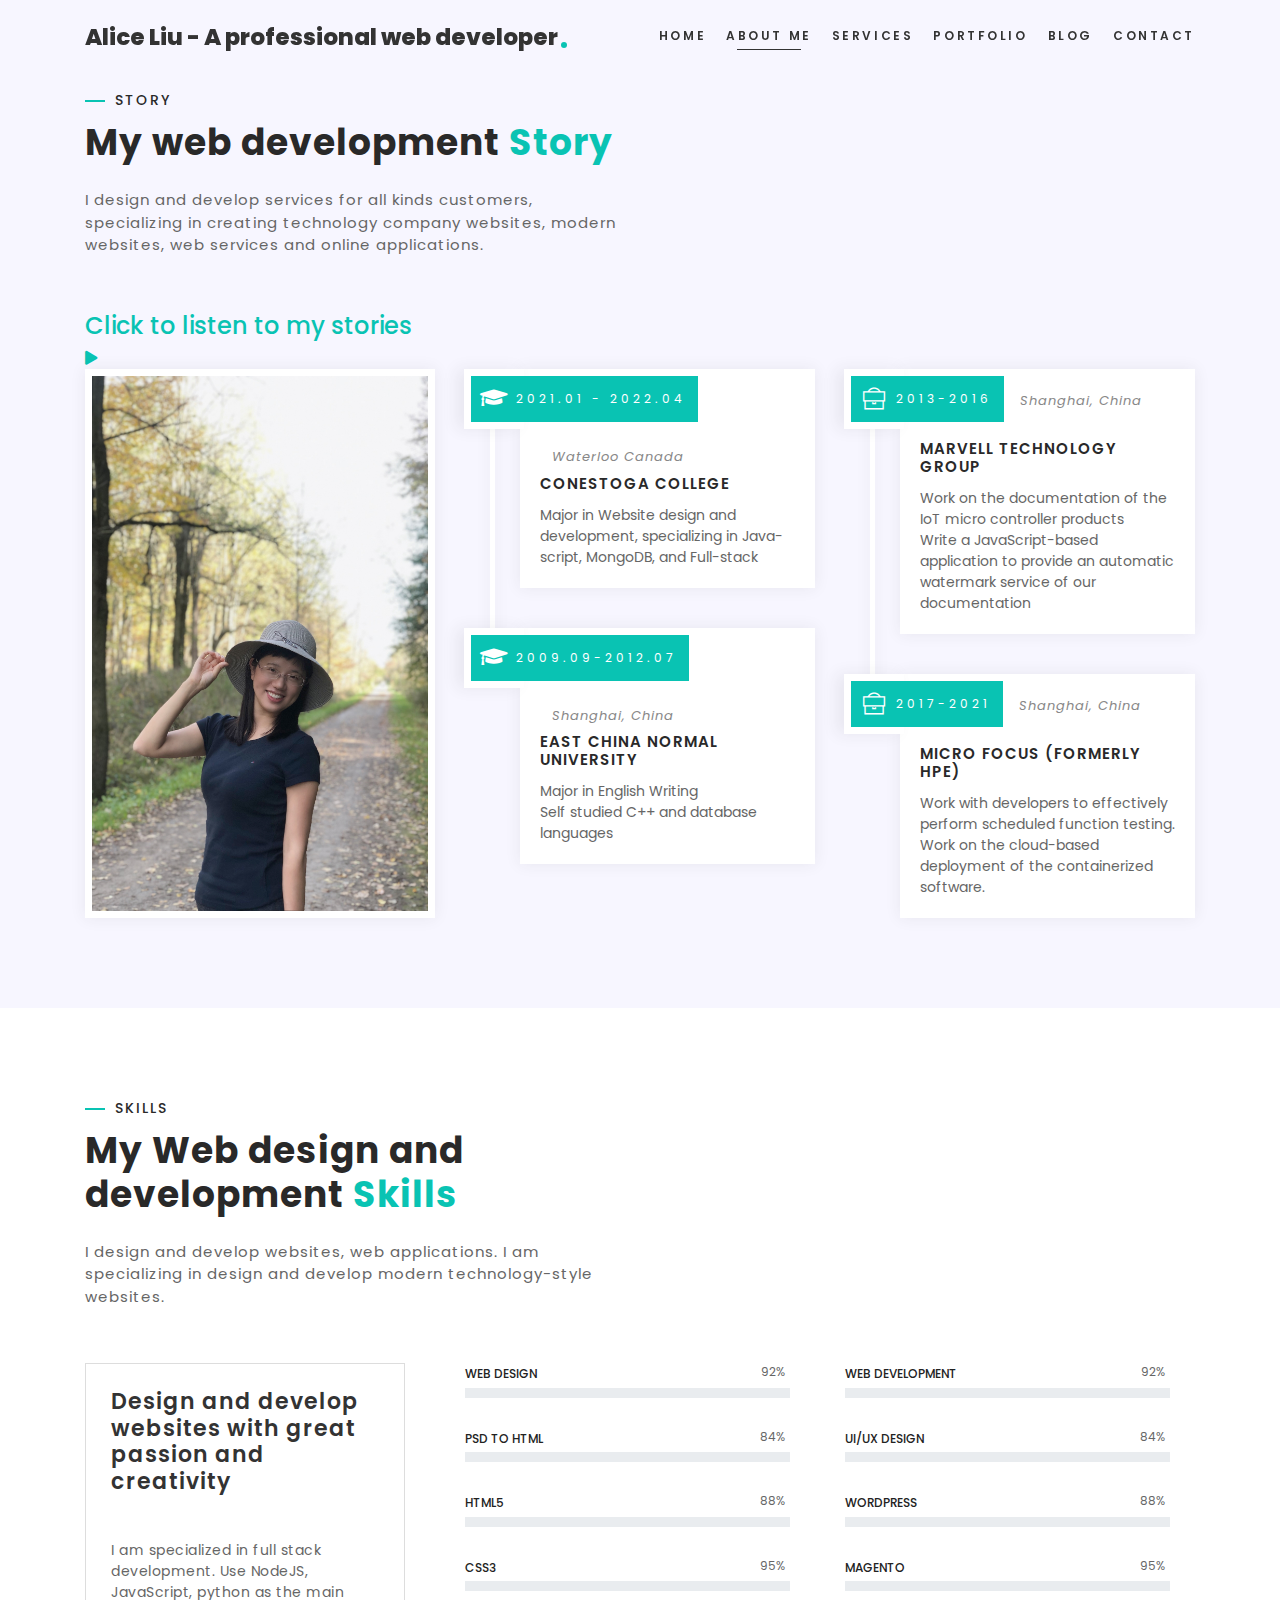
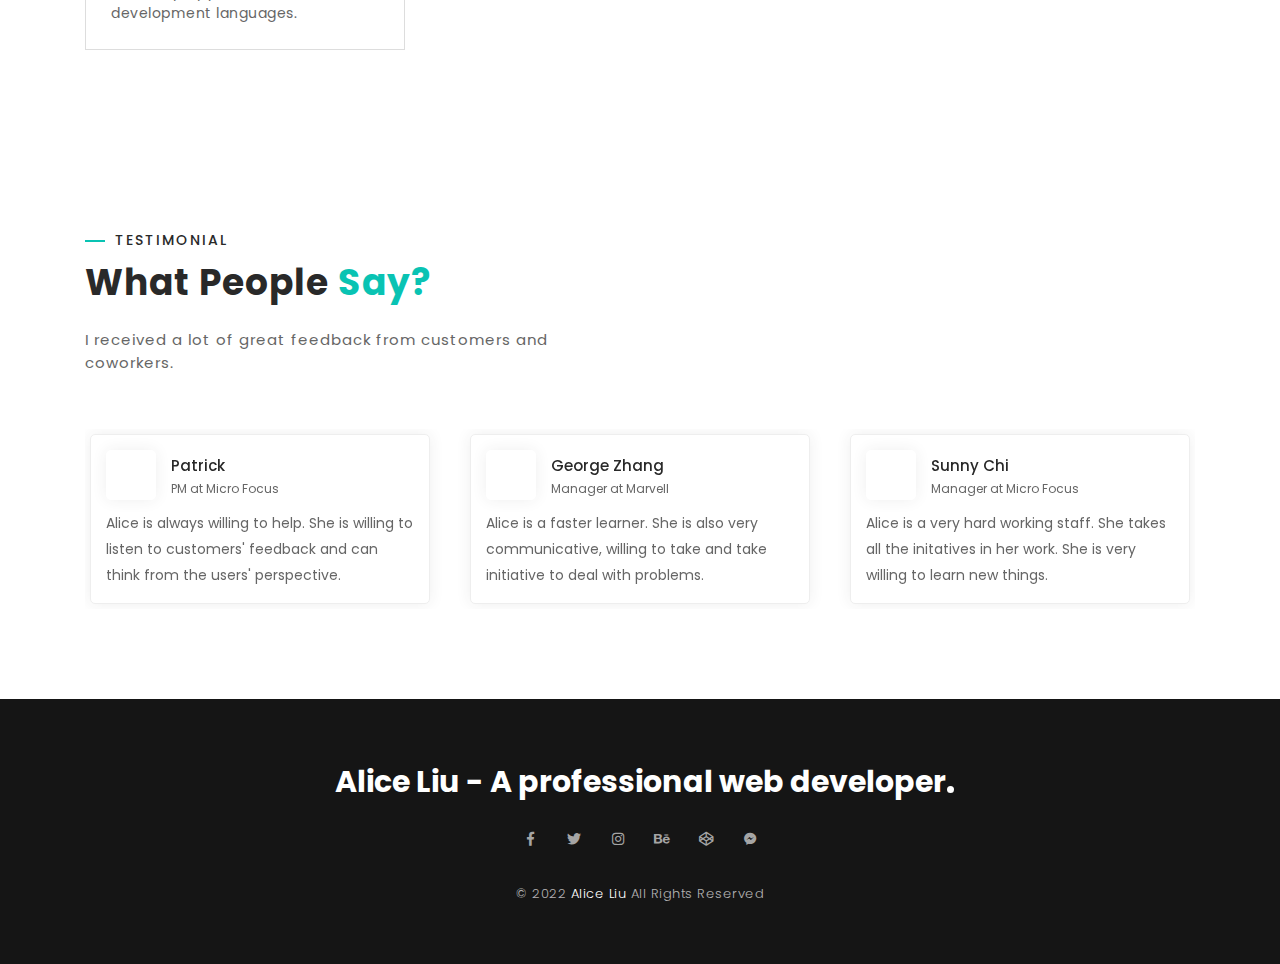
==== commit c2daf96a: "add" ====
--- a/aboutme.html
+++ b/aboutme.html
@@ -5,9 +5,12 @@
     <meta charset="utf-8">
     <meta http-equiv="X-UA-Compatible" content="IE=edge">
     <meta name="viewport" content="width=device-width, initial-scale=1, shrink-to-fit=no">
+    <meta name="description" content="Web developer, Full stack developer, developer, Canada web developer,web and content developer, 全栈开发工程师，软件工程师，前端工程师 ">
+    <meta name="keywords" content="Web developer,Full stack developer,  developer, Canada web developer,web and content developer, 全栈开发工程师，软件工程师，前端工程师">
+
 
     <!-- Page Title -->
-    <title>Alice Liu - Personal Website</title>
+    <title>Alice Liu - A professional web developer's personal Website</title>
     <!-- / -->
 
     <!---Font Icon-->
@@ -47,7 +50,7 @@
         <nav class="navbar header-nav-01 header-nav-white fixed-top navbar-expand-lg">
             <div class="container">
                 <!-- Brand -->
-                <a class="navbar-brand" href="#">Alice Liu<span class="theme-bg"></span></a>
+                <a class="navbar-brand" href="#">Alice Liu - A professional web developer<span class="theme-bg"></span></a>
                 <!-- / -->
 
                 <!-- Mobile Toggle -->
@@ -92,10 +95,11 @@
                     <div class="col-md-8 col-lg-6">
                         <div class="section-title">
                             <label class="theme-after">STORY</label>
-                            <h2>My Awesome <span class="theme-color"> Story</span></h2>
+                            <h1>My web development <span class="theme-color"> Story</span></h1>
                             <p>I design and develop services for all kinds customers, specializing in creating technology company websites, modern websites, web services and online applications.</p>
                         </div>
-                        <a href="http://www.youtube.com/watch?v=g5lhfQhEZOM" class="popup-video theme-color">
+                        <a href="http://www.youtube.com/watch?v=g5lhfQhEZOM" class="popup-video theme-color" alt="A web developer's self introduction" rel="follow" title="A web designer's self introduction">
+
                             <h4>Click to listen to my stories</h4> <i class="fa fa-play"></i></a>
 
                     </div>
@@ -171,8 +175,8 @@
                     <div class="col-md-8 col-lg-6">
                         <div class="section-title">
                             <label class="theme-after">Skills</label>
-                            <h2>My Awesome <span class="theme-color"> Skill</span></h2>
-                            <p>I design and develop services for customers of all sizes, specializing in creating stylish, modern websites, web services and online stores.</p>
+                            <h2>My Web design and development<span class="theme-color"> Skills</span></h2>
+                            <p>I design and develop websites, web applications. I am specializing in design and develop modern technology-style websites.</p>
                         </div>
                     </div>
                 </div>
@@ -181,8 +185,8 @@
 
                     <div class="col-md-12 col-lg-4">
                         <div class="skill-left">
-                            <h3 class="font-alt">Make beauty Things With Passion.</h3>
-                            <p>I design and develop services for customers of all sizes, specializing in creating stylish, modern websites, web services and online stores. My passion is to design digital user experiences through the bold interface.</p>
+                            <h3 class="font-alt">Design and develop websites with great passion and creativity</h3>
+                            <p>I am specialized in full stack development. Use NodeJS, JavaScript, python as the main development languages.</p>
                         </div>
                     </div>
 
@@ -391,7 +395,7 @@
     <footer class="footer">
         <div class="container">
             <div class="footer-logo">
-                <span>Alice Liu<span></span></span>
+                <span>Alice Liu - A professional web developer<span></span></span>
             </div>
             <ul class="social-icons">
                 <li><a href="#"><i class="fab fa-facebook-f"></i></a></li>
--- a/css/styles.css
+++ b/css/styles.css
@@ -6,6 +6,7 @@
 ~~~~~~~~~~~~~~~~~~~~~~~~~~~~~~~~~~~~~~~~~~~~~~~~~~~~~~~~~~~~~~~~~~~~~~~~
 Copyright (c) 2018 - mital_04
 ========================================================================*/
+
 
 /*----------------------------------
 Table of contents
@@ -30,544 +31,582 @@
 
 @import url('https://fonts.googleapis.com/css?family=Poppins:100,100i,200,200i,300,300i,400,400i,500,500i,600,600i,700,700i,800,800i,900,900i');
 
-
 /*---------------------------------
 * 01. Loading
 -----------------------------------*/
+
 #loading {
-  position: fixed;
-  top: 0;
-  left: 0;
-  bottom: 0;
-  right: 0;
-  background: #fff;
-  z-index: 999999;
+    position: fixed;
+    top: 0;
+    left: 0;
+    bottom: 0;
+    right: 0;
+    background: #fff;
+    z-index: 999999;
 }
 
 .load-circle:after,
-.load-circle:before{
-  content: '';
-  background: #fff;
-  height: 50%;
-  width: 100%;
-  position: absolute;
-  left: 0;
-  transition: all 1s;
-}
-
-.load-circle:after{
-  top: 0;
-}
-
-.load-circle:before{
-  bottom: 0;
+.load-circle:before {
+    content: '';
+    background: #fff;
+    height: 50%;
+    width: 100%;
+    position: absolute;
+    left: 0;
+    transition: all 1s;
+}
+
+.load-circle:after {
+    top: 0;
+}
+
+.load-circle:before {
+    bottom: 0;
 }
 
 .load-circle {
-  width: 50px;
-  height: 50px;
-  border-radius: 50%;
-  border: 10px solid #e8e8e8;
-  border-top: 10px solid #292929;
-  -webkit-animation: rotate 1.2s infinite linear;
-  animation: rotate 1.2s infinite linear;
-  overflow: hidden;
-  position: absolute;
-  top: 0;
-  left: 0;
-  right: 0;
-  bottom: 0;
-  margin: auto;
+    width: 50px;
+    height: 50px;
+    border-radius: 50%;
+    border: 10px solid #e8e8e8;
+    border-top: 10px solid #292929;
+    -webkit-animation: rotate 1.2s infinite linear;
+    animation: rotate 1.2s infinite linear;
+    overflow: hidden;
+    position: absolute;
+    top: 0;
+    left: 0;
+    right: 0;
+    bottom: 0;
+    margin: auto;
 }
 
 @-webkit-keyframes rotate {
-  0%{
-    transform: rotate(0deg);
-  }
-  100%{
-    transform: rotate(360deg);
-  }
+    0% {
+        transform: rotate(0deg);
+    }
+    100% {
+        transform: rotate(360deg);
+    }
 }
 
 @keyframes rotate {
-  0%{
-    transform: rotate(0deg);
-  }
-  100%{
-    transform: rotate(360deg);
-  }
+    0% {
+        transform: rotate(0deg);
+    }
+    100% {
+        transform: rotate(360deg);
+    }
 }
 
 
 /*---------------------------------
 * 02. Common
 -----------------------------------*/
+
 body {
-  font-family: 'Poppins', sans-serif;
-  -webkit-font-smoothing: antialiased;
-  font-smoothing: antialiased;
-  font-size: 14px;
-  line-height: 1.5;
-  color: #666666;
+    font-family: 'Poppins', sans-serif;
+    -webkit-font-smoothing: antialiased;
+    font-smoothing: antialiased;
+    font-size: 14px;
+    line-height: 1.5;
+    color: #666666;
 }
 
 img {
-  max-width: 100%;
+    max-width: 100%;
 }
 
 .section {
-  padding: 90px 0;
-  position: relative;
-}
-@media (max-width: 991px){
- .section {
-    padding: 60px 0;
-  } 
-}
-@media (max-width: 767px){
- .section {
-    padding: 40px 0;
-  } 
+    padding: 90px 0;
+    position: relative;
+}
+
+@media (max-width: 991px) {
+    .section {
+        padding: 60px 0;
+    }
+}
+
+@media (max-width: 767px) {
+    .section {
+        padding: 40px 0;
+    }
 }
 
 .gray-bg {
-  background: #f7f6ff;
-}
+    background: #f7f6ff;
+}
+
 
 /*---------------------------------
 * 03. Section title
 -----------------------------------*/
+
 .section-title {
-  position: relative;
-  margin-bottom: 55px;
-}
-
-.section-title h2 {
-  font-weight: 700;
-  color: #292929;
-  font-size: 36px;
-  margin: 0;
-  padding: 0 0 25px;
-  letter-spacing: 1px;
-}
+    position: relative;
+    margin-bottom: 55px;
+}
+
+.section-title h2,
+h1 {
+    font-weight: 700;
+    color: #292929;
+    font-size: 36px;
+    margin: 0;
+    padding: 0 0 25px;
+    letter-spacing: 1px;
+}
+
 .section-title label {
-  position: relative;
-  color: #292929;
-  font-size: 14px;
-  font-weight: 500;
-  letter-spacing: 2px;
-  text-transform: uppercase;
-  margin: 0;
-  padding: 0 0px 10px 30px;
-}
+    position: relative;
+    color: #292929;
+    font-size: 14px;
+    font-weight: 500;
+    letter-spacing: 2px;
+    text-transform: uppercase;
+    margin: 0;
+    padding: 0 0px 10px 30px;
+}
+
 .section-title label:after {
-  position: absolute;
-  left: 0;
-  content: "";
-  width: 20px;
-  float: left;
-  height: 2px;
-  top: 10px;
-}
+    position: absolute;
+    left: 0;
+    content: "";
+    width: 20px;
+    float: left;
+    height: 2px;
+    top: 10px;
+}
+
 .section-title p {
-  margin: 0;
-  letter-spacing: 1px;
-  font-size: 15px;
-}
-
-@media(max-width: 991px){
-  .section-title {
-    margin-bottom: 40px;
-  }
+    margin: 0;
+    letter-spacing: 1px;
+    font-size: 15px;
+}
+
+@media(max-width: 991px) {
+    .section-title {
+        margin-bottom: 40px;
+    }
 }
 
 @media(max-width: 767px) {
-  .section-title label {
-    font-size: 12px;
-    padding: 0 0px 10px 30px;
-  }
-  .section-title h2 {
-    font-size: 26px;
-  }
-  .section-title label:after {
-    top: 7px;
-    width: 20px;
-  }
-  .section-title p {
-    font-size: 14px;
-    letter-spacing: 0.5px;
-  }
+    .section-title label {
+        font-size: 12px;
+        padding: 0 0px 10px 30px;
+    }
+    .section-title h2 {
+        font-size: 26px;
+    }
+    .section-title label:after {
+        top: 7px;
+        width: 20px;
+    }
+    .section-title p {
+        font-size: 14px;
+        letter-spacing: 0.5px;
+    }
 }
 
 .section-title-01 {
     text-align: center;
     margin-bottom: 60px;
 }
+
 .section-title-01 span {
-  font-size: 14px;
-  color: #444;
-  font-weight: 600;
-  letter-spacing: 0.75px;
+    font-size: 14px;
+    color: #444;
+    font-weight: 600;
+    letter-spacing: 0.75px;
 }
 
 .section-title-01 h3 {
-  font-size: 30px;
-  font-weight: 700;
-  color: #222;
-  margin: 10px 0 0;
-  text-transform: uppercase;
-  letter-spacing: 1px;
+    font-size: 30px;
+    font-weight: 700;
+    color: #222;
+    margin: 10px 0 0;
+    text-transform: uppercase;
+    letter-spacing: 1px;
 }
 
 @media(max-width: 991px) {
-  .section-title-01 {
-    margin-bottom: 50px;
-  }
+    .section-title-01 {
+        margin-bottom: 50px;
+    }
 }
 
 @media(max-width: 767px) {
-  .section-title-01 {
-    margin-bottom: 40px;
-  }
+    .section-title-01 {
+        margin-bottom: 40px;
+    }
 }
 
 
 /*-----------------------------------------
 * 04. Buttons
 -----------------------------------------*/
+
 .m-btn {
-  height: 45px;
-  line-height: 45px;
-  padding: 0 30px;
-  font-size: 12px;
-  text-transform: uppercase;
-  letter-spacing: 2.5px;
-  font-weight: 500;
-  border: none;
-  border-radius: 3px;
-  transition: all 0.3s ease 0s;
-  cursor: pointer;
-  outline: none;
-  display: inline-block;
-  text-decoration: none !important;
-}
+    height: 45px;
+    line-height: 45px;
+    padding: 0 30px;
+    font-size: 12px;
+    text-transform: uppercase;
+    letter-spacing: 2.5px;
+    font-weight: 500;
+    border: none;
+    border-radius: 3px;
+    transition: all 0.3s ease 0s;
+    cursor: pointer;
+    outline: none;
+    display: inline-block;
+    text-decoration: none !important;
+}
+
 .m-btn-white {
-  color: #151515;
-  background-color: #fff;
+    color: #151515;
+    background-color: #fff;
 }
 
 .m-btn-white:hover {
-  color: #fff;
+    color: #fff;
 }
 
 .m-btn-theme {
-  color: #fff;
+    color: #fff;
 }
 
 .m-btn-theme:hover {
-  color: #fff;
-  background: #151515;
+    color: #fff;
+    background: #151515;
 }
 
 .m-btn-h-white:hover {
-  background: #fff;
-  color: #333;
+    background: #fff;
+    color: #333;
 }
 
 .more-btn {
-  color: #151515;
-  font-weight: 700;
-  letter-spacing: 1px;
-  position: relative;
-  padding: 3px;
-  display: inline-block;
-  line-height: 18px;
-  font-size: 13px;
-  text-transform: uppercase;
-  text-decoration: none !important;
-  -webkit-transition: ease all 0.4s;
-     -moz-transition: ease all 0.4s;
-       -o-transition: ease all 0.4s;
-          transition: ease all 0.4s;
-}
+    color: #151515;
+    font-weight: 700;
+    letter-spacing: 1px;
+    position: relative;
+    padding: 3px;
+    display: inline-block;
+    line-height: 18px;
+    font-size: 13px;
+    text-transform: uppercase;
+    text-decoration: none !important;
+    -webkit-transition: ease all 0.4s;
+    -moz-transition: ease all 0.4s;
+    -o-transition: ease all 0.4s;
+    transition: ease all 0.4s;
+}
+
 .more-btn i {
-  position: absolute;
-  right: 0;
-  top: 5px;
-  opacity: 0;
-  -webkit-transition: ease all 0.4s;
-     -moz-transition: ease all 0.4s;
-       -o-transition: ease all 0.4s;
-          transition: ease all 0.4s;
-}
+    position: absolute;
+    right: 0;
+    top: 5px;
+    opacity: 0;
+    -webkit-transition: ease all 0.4s;
+    -moz-transition: ease all 0.4s;
+    -o-transition: ease all 0.4s;
+    transition: ease all 0.4s;
+}
+
 .more-btn:hover {
-  color: #292929;
-}
+    color: #292929;
+}
+
 .more-btn:hover i {
-  right: -20px;
-  opacity: 1;
+    right: -20px;
+    opacity: 1;
 }
 
 .m-btn-link {
-  color: #111 !important;
-  text-transform: uppercase;
-  letter-spacing: 2px;
-  font-size: 14px;
-  font-weight: 400;
-  position: relative;
-  display: inline-block;
-  text-decoration: none !important;
-  -webkit-transition: ease all 0.3s;
-     -moz-transition: ease all 0.3s;
-       -o-transition: ease all 0.3s;
-          transition: ease all 0.3s;
-}
+    color: #111 !important;
+    text-transform: uppercase;
+    letter-spacing: 2px;
+    font-size: 14px;
+    font-weight: 400;
+    position: relative;
+    display: inline-block;
+    text-decoration: none !important;
+    -webkit-transition: ease all 0.3s;
+    -moz-transition: ease all 0.3s;
+    -o-transition: ease all 0.3s;
+    transition: ease all 0.3s;
+}
+
 .m-btn-link:after {
-  content: "";
-  width: 100%;
-  height: 30%;
-  position: absolute;
-  left: 0;
-  bottom: 0;
-  opacity: 0.5;
-  -webkit-transition: ease all 0.3s;
-     -moz-transition: ease all 0.3s;
-       -o-transition: ease all 0.3s;
-          transition: ease all 0.3s;
-}
+    content: "";
+    width: 100%;
+    height: 30%;
+    position: absolute;
+    left: 0;
+    bottom: 0;
+    opacity: 0.5;
+    -webkit-transition: ease all 0.3s;
+    -moz-transition: ease all 0.3s;
+    -o-transition: ease all 0.3s;
+    transition: ease all 0.3s;
+}
+
 .m-btn-link:before {
-  content: "";
-  width: 0;
-  height: 1px;
-  position: absolute;
-  right: 0;
-  bottom: 0;
-  opacity: 0.5;
-  background: #444;
-  -webkit-transition: ease all 0.3s;
-     -moz-transition: ease all 0.3s;
-       -o-transition: ease all 0.3s;
-          transition: ease all 0.3s; 
+    content: "";
+    width: 0;
+    height: 1px;
+    position: absolute;
+    right: 0;
+    bottom: 0;
+    opacity: 0.5;
+    background: #444;
+    -webkit-transition: ease all 0.3s;
+    -moz-transition: ease all 0.3s;
+    -o-transition: ease all 0.3s;
+    transition: ease all 0.3s;
 }
 
 .m-btn-link:hover:after {
-  width: 10px;
-  left: -15px;
+    width: 10px;
+    left: -15px;
 }
 
 .m-btn-link:hover:before {
-  width: 100%;
-  transition-delay: 0.4s
+    width: 100%;
+    transition-delay: 0.4s
 }
 
 .m-btn-link-white {
-  color: #fff !important;
-}
+    color: #fff !important;
+}
+
 .m-btn-link-white:before {
-  background: #fff;
+    background: #fff;
 }
 
 .social-icons {
-  margin: 0;
-  padding: 0;
-}
+    margin: 0;
+    padding: 0;
+}
+
 .social-icons li {
-  display: inline-block;
-  vertical-align: top;
-  list-style: none;
-}
+    display: inline-block;
+    vertical-align: top;
+    list-style: none;
+}
+
 .social-icons li a {
-  display: block;
-  width: 30px;
-  height: 30px;
-  text-align: center;
-  line-height: 30px;
-  color: #333;
-  border-radius: 50%;
-  -webkit-transition: ease all 0.3s;
-     -moz-transition: ease all 0.3s;
-       -o-transition: ease all 0.3s;
-          transition: ease all 0.3s;
-}
+    display: block;
+    width: 30px;
+    height: 30px;
+    text-align: center;
+    line-height: 30px;
+    color: #333;
+    border-radius: 50%;
+    -webkit-transition: ease all 0.3s;
+    -moz-transition: ease all 0.3s;
+    -o-transition: ease all 0.3s;
+    transition: ease all 0.3s;
+}
+
 .social-icons li a:hover {
-  background: #333;
-  color: #fff;
-}
+    background: #333;
+    color: #fff;
+}
+
 
 /*---------------------------------
 * Body 
 -----------------------------------*/
+
 .wrapper {
-  padding-left: 60px;
+    padding-left: 60px;
 }
 
 @media(max-width: 767px) {
-  .wrapper {
-    padding-left: 0;
-  } 
+    .wrapper {
+        padding-left: 0;
+    }
 }
 
 
 /*-----------------------------------------
 * 04. Header
 -----------------------------------------*/
+
 .header-style {
-  position: fixed;
-  top: 0;
-  left: 0;
-  z-index: 999;
-  width: 60px;
-  bottom: 0;
-  background: #fff;
-  box-shadow: 0px 0px 13px 0px rgba(0, 0, 0, 0.17);
+    position: fixed;
+    top: 0;
+    left: 0;
+    z-index: 999;
+    width: 60px;
+    bottom: 0;
+    background: #fff;
+    box-shadow: 0px 0px 13px 0px rgba(0, 0, 0, 0.17);
 }
 
 .header-style .logo {
-  color: #292929;
-  position: fixed;
-  top: 10px;
-  left: 10px;
-  padding: 0;
-  text-align: center;
-  width: 40px;
-}
+    color: #292929;
+    position: fixed;
+    top: 10px;
+    left: 10px;
+    padding: 0;
+    text-align: center;
+    width: 40px;
+}
+
 .header-style .navbar-brand {
-  padding: 0;
-  margin: 0px auto 20px;
-  display: block;
+    padding: 0;
+    margin: 0px auto 20px;
+    display: block;
 }
 
 .header-style .social-icons {
-  position: fixed;
-  bottom: 20px;
-  width: 30px;
-  left: 15px;
-}
+    position: fixed;
+    bottom: 20px;
+    width: 30px;
+    left: 15px;
+}
+
 .header-style .social-icons:after {
-  width: 1px;
-  position: absolute;
-  top: -10px;
-  bottom: 15px;
-  left: 0;
-  right: 0;
-  margin: auto;
-  content: "";
-  background: #292929;
-  opacity: 0.1;
-}
+    width: 1px;
+    position: absolute;
+    top: -10px;
+    bottom: 15px;
+    left: 0;
+    right: 0;
+    margin: auto;
+    content: "";
+    background: #292929;
+    opacity: 0.1;
+}
+
 .header-style .social-icons a {
-  color: #292929;
-  opacity: 0.8;
-}
+    color: #292929;
+    opacity: 0.8;
+}
+
 
 /*Toggle menu*/
+
 .toggler-menu {
-  position: relative;
-  width: 30px;
-  height: 30px;
-  border: none;
-  background: transparent;
-  cursor: pointer;
-  outline: none !important;
-  box-shadow: 0px 0px 0px 4px #fff, 0px 0px 0px 5px #000;
-  -webkit-transition: ease all 0.3s;
-  -moz-transition: ease all 0.3s;
-  -o-transition: ease all 0.3s;
-  transition: ease all 0.3s;
-  -webkit-transform: rotate(0deg);
-  -moz-transform: rotate(0deg);
-  -o-transform: rotate(0deg);
-  transform: rotate(0deg);
-}
+    position: relative;
+    width: 30px;
+    height: 30px;
+    border: none;
+    background: transparent;
+    cursor: pointer;
+    outline: none !important;
+    box-shadow: 0px 0px 0px 4px #fff, 0px 0px 0px 5px #000;
+    -webkit-transition: ease all 0.3s;
+    -moz-transition: ease all 0.3s;
+    -o-transition: ease all 0.3s;
+    transition: ease all 0.3s;
+    -webkit-transform: rotate(0deg);
+    -moz-transform: rotate(0deg);
+    -o-transform: rotate(0deg);
+    transform: rotate(0deg);
+}
+
 .toggler-menu:before,
 .toggler-menu:after {
-  content: "";
-  position: absolute;
-  left: 0;
-  right: 0;
-  top: 0;
-  bottom: 0;
-  background: #000;
-  margin: auto;
-  -webkit-transition: ease all 0.3s;
-     -moz-transition: ease all 0.3s;
-       -o-transition: ease all 0.3s;
-          transition: ease all 0.3s;
-}
+    content: "";
+    position: absolute;
+    left: 0;
+    right: 0;
+    top: 0;
+    bottom: 0;
+    background: #000;
+    margin: auto;
+    -webkit-transition: ease all 0.3s;
+    -moz-transition: ease all 0.3s;
+    -o-transition: ease all 0.3s;
+    transition: ease all 0.3s;
+}
+
 .toggler-menu:after {
-  height: 0%;
-  width: 2px;
-}
+    height: 0%;
+    width: 2px;
+}
+
 .toggler-menu:before {
-  height: 2px;
-  width: 0%; 
-}
-
-.toggler-menu > span {
-  width: 100%;
-  height: 2px;
-  display: inline-block;
-  position: absolute;
-  float: left;
-  left: 0;
-  top: 6px;
-  background: #292929;
-  margin: auto;
-  transition: ease all 0.3s;
-  -webkit-transition-delay: 0.1s;
-     -moz-transition-delay: 0.1s;
-       -o-transition-delay: 0.1s;
-          transition-delay: 0.1s;
-}
-.toggler-menu > span:nth-child(2) {
-  top: 0;
-  bottom: 0;
-  width: 75%;
-  -webkit-transition-delay: 0.2s;
-     -moz-transition-delay: 0.2s;
-       -o-transition-delay: 0.2s;
-          transition-delay: 0.2s;
-}
-.toggler-menu > span:nth-child(3) {
-  bottom: 6px;
-  top: auto;
-  width: 50%;
-  -webkit-transition-delay: 0.25s;
-     -moz-transition-delay: 0.25s;
-       -o-transition-delay: 0.25s;
-          transition-delay: 0.25s;
-}
+    height: 2px;
+    width: 0%;
+}
+
+.toggler-menu>span {
+    width: 100%;
+    height: 2px;
+    display: inline-block;
+    position: absolute;
+    float: left;
+    left: 0;
+    top: 6px;
+    background: #292929;
+    margin: auto;
+    transition: ease all 0.3s;
+    -webkit-transition-delay: 0.1s;
+    -moz-transition-delay: 0.1s;
+    -o-transition-delay: 0.1s;
+    transition-delay: 0.1s;
+}
+
+.toggler-menu>span:nth-child(2) {
+    top: 0;
+    bottom: 0;
+    width: 75%;
+    -webkit-transition-delay: 0.2s;
+    -moz-transition-delay: 0.2s;
+    -o-transition-delay: 0.2s;
+    transition-delay: 0.2s;
+}
+
+.toggler-menu>span:nth-child(3) {
+    bottom: 6px;
+    top: auto;
+    width: 50%;
+    -webkit-transition-delay: 0.25s;
+    -moz-transition-delay: 0.25s;
+    -o-transition-delay: 0.25s;
+    transition-delay: 0.25s;
+}
+
 .toggler-menu.open {
-  width: 30px;
-  box-shadow: none;
-  -webkit-transform: rotate(-45deg);
-     -moz-transform: rotate(-45deg);
-       -o-transform: rotate(-45deg);
-          transform: rotate(-45deg);
-  -webkit-transition-delay: 0.3s;
-     -moz-transition-delay: 0.3s;
-       -o-transition-delay: 0.3s;
-          transition-delay: 0.3s;
-}
-.toggler-menu.open > span {
-  width: 0% !important;
-  left: 0;
-  right: 0;
-}
+    width: 30px;
+    box-shadow: none;
+    -webkit-transform: rotate(-45deg);
+    -moz-transform: rotate(-45deg);
+    -o-transform: rotate(-45deg);
+    transform: rotate(-45deg);
+    -webkit-transition-delay: 0.3s;
+    -moz-transition-delay: 0.3s;
+    -o-transition-delay: 0.3s;
+    transition-delay: 0.3s;
+}
+
+.toggler-menu.open>span {
+    width: 0% !important;
+    left: 0;
+    right: 0;
+}
+
 .toggler-menu.open:before,
 .toggler-menu.open:after {
-  -webkit-transition-delay: 0.3s;
-     -moz-transition-delay: 0.3s;
-       -o-transition-delay: 0.3s;
-          transition-delay: 0.3s; 
-}
+    -webkit-transition-delay: 0.3s;
+    -moz-transition-delay: 0.3s;
+    -o-transition-delay: 0.3s;
+    transition-delay: 0.3s;
+}
+
 .toggler-menu.open:after {
-  height: 100%;
-}
+    height: 100%;
+}
+
 .toggler-menu.open:before {
-  width: 100%; 
-}
-
+    width: 100%;
+}
 
 .header-style .top-nav {
     position: fixed;
@@ -597,181 +636,198 @@
     -o-transition-delay: 0s;
     transition-delay: 0s;
 }
+
 .header-style .top-nav.menu-open {
     opacity: 1;
     visibility: visible;
     -webkit-transition-delay: 200ms !important;
-            transition-delay: 200ms !important;
+    transition-delay: 200ms !important;
     -webkit-transform: rotateY(0deg);
-            transform: rotateY(0deg);
-}
+    transform: rotateY(0deg);
+}
+
 .header-style .k-navbar-nav {
-  margin: 0;
-  padding:0;
-  text-align: center;
-}
+    margin: 0;
+    padding: 0;
+    text-align: center;
+}
+
 .header-style .k-navbar-nav li {
-  opacity: 0;
-  display: inline-block;
-  list-style: none;
-  margin: 0 15px;
-  -webkit-transform: translatey(50px);
-     -moz-transform: translatey(50px);
-       -o-transform: translatey(50px);
-          transform: translatey(50px);
-  -webkit-transition: ease all 0.3s;
-     -moz-transition: ease all 0.3s;
-       -o-transition: ease all 0.3s;
-          transition: ease all 0.3s;
-          
-}
-.header-style .menu-open .k-navbar-nav li { 
-  -webkit-transform: translatey(0px);
-     -moz-transform: translatey(0px);
-       -o-transform: translatey(0px);
-          transform: translatey(0px);
-          opacity: 1;
-}
+    opacity: 0;
+    display: inline-block;
+    list-style: none;
+    margin: 0 15px;
+    -webkit-transform: translatey(50px);
+    -moz-transform: translatey(50px);
+    -o-transform: translatey(50px);
+    transform: translatey(50px);
+    -webkit-transition: ease all 0.3s;
+    -moz-transition: ease all 0.3s;
+    -o-transition: ease all 0.3s;
+    transition: ease all 0.3s;
+}
+
+.header-style .menu-open .k-navbar-nav li {
+    -webkit-transform: translatey(0px);
+    -moz-transform: translatey(0px);
+    -o-transform: translatey(0px);
+    transform: translatey(0px);
+    opacity: 1;
+}
+
 .header-style .menu-open .k-navbar-nav li:nth-child(1) {
-  transition-delay: 0.1s;
-}
+    transition-delay: 0.1s;
+}
+
 .header-style .menu-open .k-navbar-nav li:nth-child(2) {
-  transition-delay: 0.2s;
-}
+    transition-delay: 0.2s;
+}
+
 .header-style .menu-open .k-navbar-nav li:nth-child(3) {
-  transition-delay: 0.3s;
-}
+    transition-delay: 0.3s;
+}
+
 .header-style .menu-open .k-navbar-nav li:nth-child(4) {
-  transition-delay: 0.4s;
-}
+    transition-delay: 0.4s;
+}
+
 .header-style .menu-open .k-navbar-nav li:nth-child(5) {
-  transition-delay: 0.5s;
-}
+    transition-delay: 0.5s;
+}
+
 .header-style .menu-open .k-navbar-nav li:nth-child(6) {
-  transition-delay: 0.6s;
-}
+    transition-delay: 0.6s;
+}
+
 .header-style .menu-open .k-navbar-nav li:nth-child(7) {
-  transition-delay: 0.7s;
-}
+    transition-delay: 0.7s;
+}
+
 .header-style .menu-open .k-navbar-nav li:nth-child(8) {
-  transition-delay: 0.8s;
-}
+    transition-delay: 0.8s;
+}
+
 .header-style .menu-open .k-navbar-nav li:nth-child(9) {
-  transition-delay: 0.9s;
-}
+    transition-delay: 0.9s;
+}
+
 .header-style .menu-open .k-navbar-nav li:nth-child(10) {
-  transition-delay: 1s;
+    transition-delay: 1s;
 }
 
 .header-style .k-navbar-nav li a {
-  font-size: 19px;
-  padding: 15px 0;
-  text-transform: uppercase;
-  font-weight: 400;
-  letter-spacing: 2px;
-  color: #292929;
-  position: relative;
+    font-size: 19px;
+    padding: 15px 0;
+    text-transform: uppercase;
+    font-weight: 400;
+    letter-spacing: 2px;
+    color: #292929;
+    position: relative;
 }
 
 .header-style .k-navbar-nav li a i {
-  display: block;
+    display: block;
 }
 
 .header-style .k-navbar-nav li a span {
-  position: absolute;
-  white-space: nowrap;
-  background: #fff;
-  font-size: 9px;
-  left: 35px;
-  top: 0;
-  padding: 0 7px;
-  bottom: 0;
-  height: 22px;
-  line-height: 22px;
-  margin: auto;
-  opacity: 0;
-  pointer-events: none;
-  box-shadow: 3px 0px 9px 0px rgba(0, 0, 0, 0.06);
-  -webkit-transition: ease all 0.3s;
-     -moz-transition: ease all 0.3s;
-       -o-transition: ease all 0.3s;
-          transition: ease all 0.3s;
-}
+    position: absolute;
+    white-space: nowrap;
+    background: #fff;
+    font-size: 9px;
+    left: 35px;
+    top: 0;
+    padding: 0 7px;
+    bottom: 0;
+    height: 22px;
+    line-height: 22px;
+    margin: auto;
+    opacity: 0;
+    pointer-events: none;
+    box-shadow: 3px 0px 9px 0px rgba(0, 0, 0, 0.06);
+    -webkit-transition: ease all 0.3s;
+    -moz-transition: ease all 0.3s;
+    -o-transition: ease all 0.3s;
+    transition: ease all 0.3s;
+}
+
 .header-style .k-navbar-nav li a:hover span {
-  opacity: 1;
-}
-
-@media(max-width: 767px){
-  .header-style .social-icons {
-    display: none;
-  }
-  .header-style {
-    width: 100%;
-    bottom: auto;
-  }
-  .header-style .logo {
-    top: 0;
-    left: 0;
-    padding: 13px;
-    width: 100%;
-    background: #fff;
-    height: 65px;
-  }
-  .header-style .navbar-brand {
-    width: 40px;
-    float: left;
-    margin: 0;
-  }
-  .toggler-menu {
-    float: right;
-    margin-top: 5px;
-  }
-  .header-style .top-nav {
-    box-shadow: none;
-    top: 0;
-    left: 0;
-    width: 80%;
-    height: 65px;
-  }
-  .header-style .k-navbar-nav {
-    margin: 10px 0;
-    text-align: left;
-  }
-  .header-style .k-navbar-nav li {
-    margin: 0 10px;
-  }
-  .header-style .k-navbar-nav li a {
-    font-size: 14px;
-    padding: 12px 0;
-  }
-  .header-style .k-navbar-nav li a span {
-    display: none;
-  }
+    opacity: 1;
+}
+
+@media(max-width: 767px) {
+    .header-style .social-icons {
+        display: none;
+    }
+    .header-style {
+        width: 100%;
+        bottom: auto;
+    }
+    .header-style .logo {
+        top: 0;
+        left: 0;
+        padding: 13px;
+        width: 100%;
+        background: #fff;
+        height: 65px;
+    }
+    .header-style .navbar-brand {
+        width: 40px;
+        float: left;
+        margin: 0;
+    }
+    .toggler-menu {
+        float: right;
+        margin-top: 5px;
+    }
+    .header-style .top-nav {
+        box-shadow: none;
+        top: 0;
+        left: 0;
+        width: 80%;
+        height: 65px;
+    }
+    .header-style .k-navbar-nav {
+        margin: 10px 0;
+        text-align: left;
+    }
+    .header-style .k-navbar-nav li {
+        margin: 0 10px;
+    }
+    .header-style .k-navbar-nav li a {
+        font-size: 14px;
+        padding: 12px 0;
+    }
+    .header-style .k-navbar-nav li a span {
+        display: none;
+    }
 }
 
 
 /*---------------------------------
 * Header option 2
 -----------------------------------*/
+
 .header-nav-01 {
-  padding: 15px 10px;
-  -webkit-transition: all 0.2s ease;
-     -moz-transition: all 0.5s ease;
-       -o-transition: all 0.2s ease;
-          transition: all 0.2s ease;
-}
+    padding: 15px 10px;
+    -webkit-transition: all 0.2s ease;
+    -moz-transition: all 0.5s ease;
+    -o-transition: all 0.2s ease;
+    transition: all 0.2s ease;
+}
+
 .header-nav-01 .navbar-toggler span {
-  background: #fff;
+    background: #fff;
 }
 
 .header-nav-01 .navbar-brand {
-  color: #fff;
-  font-weight: 800;
-  position: relative;
-  font-size: 23px;
-}
+    color: #fff;
+    font-weight: 800;
+    position: relative;
+    font-size: 23px;
+}
+
 .header-nav-01 .navbar-brand span {
-   width: 6px;
+    width: 6px;
     height: 6px;
     border-radius: 50%;
     position: absolute;
@@ -779,204 +835,230 @@
     right: -9px;
     float: left;
 }
-.header-nav-01 .navbar-nav > li {
-  margin: 0 0 0 20px;
-}
+
+.header-nav-01 .navbar-nav>li {
+    margin: 0 0 0 20px;
+}
+
 .header-nav-01 .navbar-nav .nav-link {
-  position: relative;
-  padding: 0;
-  display: inline-block;
-  font-size: 12px;
-  vertical-align: top;
-  color: #ececec;
-  font-weight: 300;
-  text-transform: uppercase;
-  letter-spacing: 0.215em;
-}
+    position: relative;
+    padding: 0;
+    display: inline-block;
+    font-size: 12px;
+    vertical-align: top;
+    color: #ececec;
+    font-weight: 300;
+    text-transform: uppercase;
+    letter-spacing: 0.215em;
+}
+
 .header-nav-01 .navbar-nav .nav-link:after {
-  content: '';
-  position: absolute;
-  z-index: 10;
-  width: 0;
-  left: 0;
-  right: 0;
-  bottom: -5px;
-  margin: auto;
-  height: 1px;
-  background: #fff;
-  -webkit-transition: ease all 0.2s;
-     -moz-transition: ease all 0.2s;
-     -o-transition: ease all 0.2s;
-      transition: ease all 0.2s;
-  
-}
+    content: '';
+    position: absolute;
+    z-index: 10;
+    width: 0;
+    left: 0;
+    right: 0;
+    bottom: -5px;
+    margin: auto;
+    height: 1px;
+    background: #fff;
+    -webkit-transition: ease all 0.2s;
+    -moz-transition: ease all 0.2s;
+    -o-transition: ease all 0.2s;
+    transition: ease all 0.2s;
+}
+
 .header-nav-01 .navbar-nav .nav-link:hover:after,
 .header-nav-01 .navbar-nav .nav-link.active:after {
-  width: 75%;
-}
+    width: 75%;
+}
+
 
 /*Navbar Toogle*/
+
 .navbar-toggler {
-  border: none;
-  padding: 10px 6px;
-  outline: none !important;
-}
+    border: none;
+    padding: 10px 6px;
+    outline: none !important;
+}
+
 .navbar-toggler span {
-  display: block;
-  width: 22px;
-  height: 2px;
-  border-radius: 1px;
-  background: #fff;
-}
-.navbar-toggler span + span {
-  margin-top: 4px;
-  width: 18px;
-}
-.navbar-toggler span + span + span {
-  width: 10px;
-}
+    display: block;
+    width: 22px;
+    height: 2px;
+    border-radius: 1px;
+    background: #fff;
+}
+
+.navbar-toggler span+span {
+    margin-top: 4px;
+    width: 18px;
+}
+
+.navbar-toggler span+span+span {
+    width: 10px;
+}
+
+
 /**/
 
 .header-nav-01 .social-icons a {
-  color: #fff;
+    color: #fff;
 }
 
 .header-nav-01.fixed-header {
-  top: 0;
-  margin-top: 0;
-  padding: 12px 10px;
-  background: #111;
-  box-shadow: 0px 1px 27px -3px rgba(0, 0, 0, 0.2);
-}
-
-
-@media (max-width: 991px){
-
-  .header-nav-01 {
     top: 0;
-    padding:10px 15px;
-  }
-  .header-nav-01.fixed-header {
-    padding:10px 15px;
-  }
-  .navbar-nav {
-    padding-top: 5px;
-  }
-  .header-nav-01 .navbar-nav > li {
-    margin: 8px 0;
-  }
-  .header-nav-01 .navbar-nav .nav-link {
-    padding: 0;
-  }
-}
+    margin-top: 0;
+    padding: 12px 10px;
+    background: #111;
+    box-shadow: 0px 1px 27px -3px rgba(0, 0, 0, 0.2);
+}
+
+@media (max-width: 991px) {
+    .header-nav-01 {
+        top: 0;
+        padding: 10px 15px;
+    }
+    .header-nav-01.fixed-header {
+        padding: 10px 15px;
+    }
+    .navbar-nav {
+        padding-top: 5px;
+    }
+    .header-nav-01 .navbar-nav>li {
+        margin: 8px 0;
+    }
+    .header-nav-01 .navbar-nav .nav-link {
+        padding: 0;
+    }
+}
+
 
 /*---------------------------------
 * Header White
 -----------------------------------*/
 
 .header-nav-white .navbar-nav .nav-link {
-  color: #333;
-  font-weight: 600;
-}
+    color: #333;
+    font-weight: 600;
+}
+
 .header-nav-white .navbar-nav .nav-link:after {
-  background: #333;
-}
+    background: #333;
+}
+
 .header-nav-white .navbar-brand {
-  color: #333;
+    color: #333;
 }
 
 .header-nav-white.fixed-header {
-  background: #fff;
+    background: #fff;
 }
 
 .header-nav-white .navbar-toggler span {
-  background: #333;
+    background: #333;
 }
 
 
 /*---------------------------------
 * 06. Home Banner
 -----------------------------------*/
+
 .full-screen {
-  min-height: 100vh;
+    min-height: 100vh;
 }
 
 .home-banner {
-  background: #c8ced7;
-}
-
-.home-banner h4{
-  color: #292929;
-  font-size: 16px;
-  font-weight: 500;
-  margin-bottom: 20px;
-  text-transform: uppercase;
-  letter-spacing: 3px;
+    background: #c8ced7;
+}
+
+.home-banner h1 {
+    color: #292929;
+    font-size: 60px;
+    font-weight: 600;
+    margin: 0 0 25px -6px;
+    line-height: 70px;
+    text-transform: capitalize;
+    letter-spacing: 4px;
+}
+
+.home-banner h4 {
+    color: #292929;
+    font-size: 16px;
+    font-weight: 500;
+    margin-bottom: 20px;
+    text-transform: uppercase;
+    letter-spacing: 3px;
 }
 
 .home-banner h5 {
-  color: #292929;
-  font-size: 80px;
-  font-weight: 600;
-  margin: 0 0 25px -6px;
-  line-height: 70px;
-  text-transform: capitalize;
-  letter-spacing: 4px;
-}
+    color: #292929;
+    font-size: 80px;
+    font-weight: 600;
+    margin: 0 0 25px -6px;
+    line-height: 70px;
+    text-transform: capitalize;
+    letter-spacing: 4px;
+}
+
 .home-banner p {
-  color: #292929;
-  font-size: 18px;
-  font-weight: 400;
-  margin: 0 0 45px;
-  letter-spacing: 3px;
-  text-transform: uppercase;
-}
+    color: #292929;
+    font-size: 18px;
+    font-weight: 400;
+    margin: 0 0 45px;
+    letter-spacing: 3px;
+    text-transform: uppercase;
+}
+
 .home-banner p span {
- text-transform: uppercase;
- color: #fff;
- padding: 0 5px;
-}
-
-@media(max-width: 1100px){
-  .home-banner h5 {
-    font-size: 70px;
-  }
-}
-@media(max-width: 991px){
-  .home-banner h4 {
-    font-size: 12px;
-    margin-bottom: 10px;
-  }
-  .home-banner h5 {
-    font-size: 38px;
-    font-weight: 600;
-    margin: 0 0 15px -6px;
-    line-height: 38px;
-  }
-  .home-banner p {
-    font-size: 13px;
-    margin: 0 0 30px;
-  }
-}
-
-@media(max-width: 767px){
-  .home-banner .home-text {
-    margin: 100px 0 30px;
-  }
-  .home-banner h4 {
-    font-size: 11px;
-  }
-  .home-banner h5 {
-    font-size: 30px;
-    margin-left: 0;
-  }
-  .home-banner p {
-    font-size: 12px;
-  }
-  .home-banner p span {
-    letter-spacing: 2px;
-  }
-}
+    text-transform: uppercase;
+    color: #fff;
+    padding: 0 5px;
+}
+
+@media(max-width: 1100px) {
+    .home-banner h5 {
+        font-size: 70px;
+    }
+}
+
+@media(max-width: 991px) {
+    .home-banner h4 {
+        font-size: 12px;
+        margin-bottom: 10px;
+    }
+    .home-banner h5 {
+        font-size: 38px;
+        font-weight: 600;
+        margin: 0 0 15px -6px;
+        line-height: 38px;
+    }
+    .home-banner p {
+        font-size: 13px;
+        margin: 0 0 30px;
+    }
+}
+
+@media(max-width: 767px) {
+    .home-banner .home-text {
+        margin: 100px 0 30px;
+    }
+    .home-banner h4 {
+        font-size: 11px;
+    }
+    .home-banner h5 {
+        font-size: 30px;
+        margin-left: 0;
+    }
+    .home-banner p {
+        font-size: 12px;
+    }
+    .home-banner p span {
+        letter-spacing: 2px;
+    }
+}
+
 
 /*-----------------------------------------
 *  Home Banner Options
@@ -1000,78 +1082,86 @@
 }
 
 .home-banner-01 .home-text {
-  margin: 70px 0 0;
-}
+    margin: 70px 0 0;
+}
+
 .home-banner-01 .container {
-  position: relative;
-  z-index: 1;
-}
-
-.home-banner-01 h4{
-  color: #fff;
-  font-size: 20px;
-  font-weight: 400;
-  margin-bottom: 15px;
+    position: relative;
+    z-index: 1;
+}
+
+.home-banner-01 h4 {
+    color: #fff;
+    font-size: 20px;
+    font-weight: 400;
+    margin-bottom: 15px;
 }
 
 .home-banner-01 h5 {
-  color: #fff;
-  font-size: 90px;
-  font-weight: 600;
-  margin: 0 0 20px;
-  line-height: 90px;
-}
-.home-banner-01 p{
-  color: #fff;
-  font-size: 20px;
-  font-weight: 600;
-  margin: 0 0 40px;
-}
+    color: #fff;
+    font-size: 90px;
+    font-weight: 600;
+    margin: 0 0 20px;
+    line-height: 90px;
+}
+
+.home-banner-01 p {
+    color: #fff;
+    font-size: 20px;
+    font-weight: 600;
+    margin: 0 0 40px;
+}
+
 .banner-wave {
-  position: absolute;
-  bottom:-30px;
-  left: 0;
-  right: 0;
-}
+    position: absolute;
+    bottom: -30px;
+    left: 0;
+    right: 0;
+}
+
 .home-banner-01-video {
-  position: relative;
-  overflow: hidden;
-}
+    position: relative;
+    overflow: hidden;
+}
+
 .home-banner-01-video .container {
-  position: relative;
-  z-index: 1;
-}
+    position: relative;
+    z-index: 1;
+}
+
 .home-banner-01-video .filter {
-  background: #000;
-  position: absolute;
-  top: 0;
-  left: 0;
-  right: 0;
-  bottom: 0;
-  z-index: 1;
-  opacity: 0.8;
-}
+    background: #000;
+    position: absolute;
+    top: 0;
+    left: 0;
+    right: 0;
+    bottom: 0;
+    z-index: 1;
+    opacity: 0.8;
+}
+
 .home-banner-01-video .video-banner {
-  position: absolute;
-  top: 0;
-  left: 0;
-  bottom: 0;
-  min-width: 100vw;
-  min-height: 100vh;
-}
-@media(max-width: 991px){
-  .home-banner-01 h4 {
-    font-size: 16px;
-  }
-  .home-banner-01 h5 {
-    font-size: 40px;
-    line-height: 40px;
-    margin: 0 0 10px;
-  }
-  .home-banner-01 p {
-    font-size: 16px;
-    margin: 0 0 25px;
-  }
+    position: absolute;
+    top: 0;
+    left: 0;
+    bottom: 0;
+    min-width: 100vw;
+    min-height: 100vh;
+}
+
+@media(max-width: 991px) {
+    .home-banner-01 h4 {
+        font-size: 16px;
+    }
+    .home-banner-01 h5 {
+        font-size: 40px;
+        line-height: 40px;
+        margin: 0 0 10px;
+    }
+    .home-banner-01 p {
+        font-size: 16px;
+        margin: 0 0 25px;
+    }
 }
 
 
@@ -1080,315 +1170,340 @@
 -----------------------------------------*/
 
 .about-img {
-  min-height: 400px;
-  height: 100%;
-  background-position: top center;
+    min-height: 400px;
+    height: 100%;
+    background-position: top center;
 }
 
 .about-box {
-  padding: 0 5%;
-}
+    padding: 0 5%;
+}
+
 .about-box .btn-bar {
-  margin-top: 35px;
-}
+    margin-top: 35px;
+}
+
 .about-me {
-  margin-bottom: 25px;
-}
+    margin-bottom: 25px;
+}
+
 .about-me h6 {
-  color: #292929;
-  font-size: 14px;
-  letter-spacing: 1px;
-  margin: 0px 0 10px;
-  font-weight: 400;
+    color: #292929;
+    font-size: 14px;
+    letter-spacing: 1px;
+    margin: 0px 0 10px;
+    font-weight: 400;
 }
 
 .about-me h2 {
-  color: #292929;
-  font-size: 30px;
-  letter-spacing: 2px;
-  margin: 0 0 25px;
-  font-weight: 700;
-}
-@media(max-width: 991px){
-  .about-img {
-    min-height: 450px;
-  }
-  .about-box {
-    padding: 40px 0 0;
-  }
-}
+    color: #292929;
+    font-size: 30px;
+    letter-spacing: 2px;
+    margin: 0 0 25px;
+    font-weight: 700;
+}
+
+@media(max-width: 991px) {
+    .about-img {
+        min-height: 450px;
+    }
+    .about-box {
+        padding: 40px 0 0;
+    }
+}
+
 @media(max-width: 767px) {
-  .about-me h6 {
-    font-size: 12px;
-  }
-  .about-me h2 {
-    margin: 0 0 20px;
-    font-size: 22px;
-  }
-}
+    .about-me h6 {
+        font-size: 12px;
+    }
+    .about-me h2 {
+        margin: 0 0 20px;
+        font-size: 22px;
+    }
+}
+
 
 /*-----------------------------------------
 *  About Us Section
 -----------------------------------------*/
- .aboutus-section {
-  position: relative;
- }
- .aboutus-text {
-  padding-bottom: 50px;
-  padding-left: 50px;
- }
- .aboutus-text span {
-  text-transform: uppercase;
-  font-weight: 600;
-  font-size: 12px;
-  letter-spacing: 1px;
-  display: inline-block;
-  margin-bottom: 15px;
- }
- .aboutus-text h3 {
-  font-weight: 600;
-  color: #292929;
-  margin-bottom: 20px;
-  font-size: 36px;
- }
- .aboutus-text p {
-  color: #878787;
-  font-size: 14px;
-  width: 500px;
-  max-width: 100%;
- }
-
- .aboutus-text .counter-box {
-  margin: 25px 0 40px;
- }
- .aboutus-text .counter-col {
+
+.aboutus-section {
+    position: relative;
+}
+
+.aboutus-text {
+    padding-bottom: 50px;
+    padding-left: 50px;
+}
+
+.aboutus-text span {
+    text-transform: uppercase;
+    font-weight: 600;
+    font-size: 12px;
+    letter-spacing: 1px;
+    display: inline-block;
+    margin-bottom: 15px;
+}
+
+.aboutus-text h3 {
+    font-weight: 600;
+    color: #292929;
+    margin-bottom: 20px;
+    font-size: 36px;
+}
+
+.aboutus-text p {
+    color: #878787;
+    font-size: 14px;
+    width: 500px;
+    max-width: 100%;
+}
+
+.aboutus-text .counter-box {
+    margin: 25px 0 40px;
+}
+
+.aboutus-text .counter-col {
     position: relative;
     padding-left: 50px;
     margin: 15px 0;
- }
- .aboutus-text .counter-col i {
-  font-size: 34px;
-  position: absolute;
-  left: 0;
-  top: 10px;
- }
- .aboutus-text .counter-col .count {
-  font-size: 20px;
-  color: #292929;
-  font-weight: 700;
-  letter-spacing: 1px;
- }
- .aboutus-text .counter-col h6 {
-  margin: 0;
-  padding: 0;
-  font-size: 11px;
-  text-transform: uppercase;
-  font-weight: 600;
-  letter-spacing: 1px;
- }
-
-@media(max-width: 991px){
-  .aboutus-text {
-    padding-left: 0px;
-  }
-}
-
-@media(max-width: 767px){
-  .aboutus-text .counter-box {
-    margin: 20px 0 30px;
-  }
-  .aboutus-text {
-    margin-top: 30px;
-  }
+}
+
+.aboutus-text .counter-col i {
+    font-size: 34px;
+    position: absolute;
+    left: 0;
+    top: 10px;
+}
+
+.aboutus-text .counter-col .count {
+    font-size: 20px;
+    color: #292929;
+    font-weight: 700;
+    letter-spacing: 1px;
+}
+
+.aboutus-text .counter-col h6 {
+    margin: 0;
+    padding: 0;
+    font-size: 11px;
+    text-transform: uppercase;
+    font-weight: 600;
+    letter-spacing: 1px;
+}
+
+@media(max-width: 991px) {
+    .aboutus-text {
+        padding-left: 0px;
+    }
+}
+
+@media(max-width: 767px) {
+    .aboutus-text .counter-box {
+        margin: 20px 0 30px;
+    }
+    .aboutus-text {
+        margin-top: 30px;
+    }
 }
 
 
 /*-----------------------------------------
 *  Feature
 -----------------------------------------*/
+
 .feature-box {
-  position: relative;
-  padding-left: 70px;
-  margin: 20px 0;
+    position: relative;
+    padding-left: 70px;
+    margin: 20px 0;
 }
 
 .feature-box .icon {
-  font-size: 22px;
-  position: absolute;
-  left: 0;
-  width: 50px;
-  height: 50px;
-  text-align: center;
-  border-radius: 5px;
-  line-height: 50px;
-  color: #fff;
-  background: #292929;
+    font-size: 22px;
+    position: absolute;
+    left: 0;
+    width: 50px;
+    height: 50px;
+    text-align: center;
+    border-radius: 5px;
+    line-height: 50px;
+    color: #fff;
+    background: #292929;
 }
 
 .feature-box h5 {
-  color: #292929;
-  font-size: 15px;
-  font-weight: 600;
-  letter-spacing: 1px;
-  margin: 0 0 10px;
-  display: inline-block;
-  vertical-align: top;
-  width: 100%;
+    color: #292929;
+    font-size: 15px;
+    font-weight: 600;
+    letter-spacing: 1px;
+    margin: 0 0 10px;
+    display: inline-block;
+    vertical-align: top;
+    width: 100%;
 }
 
 .feature-box p {
-  margin: 0;
-}
+    margin: 0;
+}
+
 
 /*feature-box-02*/
 
 .feature-box-02 {
-  padding: 35px 8%;
-  position: relative;
-  z-index: 1;
-  background: #fff;
-  margin: 15px 0;
-  border-radius: 5px;
-  box-shadow: 0px 1px 27px -3px rgba(0, 0, 0, 0.2);
+    padding: 35px 8%;
+    position: relative;
+    z-index: 1;
+    background: #fff;
+    margin: 15px 0;
+    border-radius: 5px;
+    box-shadow: 0px 1px 27px -3px rgba(0, 0, 0, 0.2);
 }
 
 .feature-box-02 .icon {
-  display: inline-block;
-  vertical-align: top;
-  font-size: 50px;
-  color: #000;
-  margin-bottom: 30px;
-  background: #fff;
+    display: inline-block;
+    vertical-align: top;
+    font-size: 50px;
+    color: #000;
+    margin-bottom: 30px;
+    background: #fff;
 }
 
 .feature-box-02 h5 {
-  font-size: 16px;
-  color: #333;
-  margin-bottom: 15px;
-  font-weight: 700;
+    font-size: 16px;
+    color: #333;
+    margin-bottom: 15px;
+    font-weight: 700;
 }
 
 .feature-box-02 p {
-  margin: 0;
-  line-height: 24px;
-}
-
-
-@media (max-width: 991px){
-  .feature-box-02 {
-    margin:15px 0;
-  }
+    margin: 0;
+    line-height: 24px;
+}
+
+@media (max-width: 991px) {
+    .feature-box-02 {
+        margin: 15px 0;
+    }
 }
 
 
 /*-----------------------------------------
 *  Counter Box
 -----------------------------------------*/
+
 .counter-section {
-  padding: 80px 0;
-}
+    padding: 80px 0;
+}
+
 .counter-section .counter-col {
-  position: relative;
-  text-align: center;
+    position: relative;
+    text-align: center;
 }
 
 .counter-section .counter-col .count {
-  font-size: 40px;
-  font-weight: 700;
-  color: #fff;
-  line-height: 40px;
-  margin: 0 0 20px;
-  position: relative;
+    font-size: 40px;
+    font-weight: 700;
+    color: #fff;
+    line-height: 40px;
+    margin: 0 0 20px;
+    position: relative;
 }
 
 .counter-section .counter-col h6 {
-  margin: 0;
-  padding: 6px 15px;
-  display: inline-block;
-  vertical-align: top;
-  font-size: 10px;
-  letter-spacing: 3px;
-  text-transform: uppercase;
-  color: #fff;
-  font-weight: 300;
-  background: rgba(0, 0, 0, 0.12);
-}
-
-@media (max-width: 767px){ 
-  .counter-section {
-    padding: 40px 0;
-  }
-
-  .counter-section .counter-col {
-    margin: 15px 0;
-  }
-  .counter-section .counter-col .count {
-    padding-left: 30px;
-    line-height: 30px;
-    font-size: 30px;
-  }
-  .counter-section .counter-col .count:after {
-    width: 20px;
-    top: 12px;
-  }
+    margin: 0;
+    padding: 6px 15px;
+    display: inline-block;
+    vertical-align: top;
+    font-size: 10px;
+    letter-spacing: 3px;
+    text-transform: uppercase;
+    color: #fff;
+    font-weight: 300;
+    background: rgba(0, 0, 0, 0.12);
+}
+
+@media (max-width: 767px) {
+    .counter-section {
+        padding: 40px 0;
+    }
+    .counter-section .counter-col {
+        margin: 15px 0;
+    }
+    .counter-section .counter-col .count {
+        padding-left: 30px;
+        line-height: 30px;
+        font-size: 30px;
+    }
+    .counter-section .counter-col .count:after {
+        width: 20px;
+        top: 12px;
+    }
 }
 
 
 /*-----------------------------------------
 *  Owl
 -----------------------------------------*/
+
 .owl-dots {
-  text-align: center;
-  margin-top: 25px;
-}
+    text-align: center;
+    margin-top: 25px;
+}
+
 .owl-dots .owl-dot {
-  width: 15px;
-  height: 15px;
-  display: inline-block;
-  vertical-align: top;
-  border-radius: 50%;
-  background: transparent;
-  margin: 0 3px;
-  border: 2px solid #292929;
-  box-shadow: 0px 1px 27px -3px rgba(0, 0, 0, 0.2);
-}
+    width: 15px;
+    height: 15px;
+    display: inline-block;
+    vertical-align: top;
+    border-radius: 50%;
+    background: transparent;
+    margin: 0 3px;
+    border: 2px solid #292929;
+    box-shadow: 0px 1px 27px -3px rgba(0, 0, 0, 0.2);
+}
+
 .owl-dots .owl-dot.active {
-  background: #292929 !important;
-}
-.owl-nav .owl-prev, 
+    background: #292929 !important;
+}
+
+.owl-nav .owl-prev,
 .owl-nav .owl-next {
-  width: 45px;
-  height: 45px;
-  border-radius: 50%;
-  text-align: center;
-  display: inline-block;
-  line-height: 46px;
-  font-size: 20px;
-  color: #fff;
-  margin-left: 15px;
-  margin-top: 25px;
-  box-shadow: 0px 1px 27px -3px rgba(0, 0, 0, 0.2);
-  background: #111;
-}
-.owl-nav .owl-prev:hover, 
+    width: 45px;
+    height: 45px;
+    border-radius: 50%;
+    text-align: center;
+    display: inline-block;
+    line-height: 46px;
+    font-size: 20px;
+    color: #fff;
+    margin-left: 15px;
+    margin-top: 25px;
+    box-shadow: 0px 1px 27px -3px rgba(0, 0, 0, 0.2);
+    background: #111;
+}
+
+.owl-nav .owl-prev:hover,
 .owl-nav .owl-next:hover {
-  background: #000;
+    background: #000;
 }
 
 
 /*-----------------------------------------
 *  Resume
 -----------------------------------------*/
+
 .resume-img {
-  height: 100%;
-  border: 7px solid #fff;
-  box-shadow: 0px 0px 15px rgba(51, 51, 51, 0.08);
-  background-position: top center;
-}
+    height: 100%;
+    border: 7px solid #fff;
+    box-shadow: 0px 0px 15px rgba(51, 51, 51, 0.08);
+    background-position: top center;
+}
+
 .resume-row {
-  padding-left: 55px;
-  position: relative;
-}
+    padding-left: 55px;
+    position: relative;
+}
+
 .resume-box {
     padding: 7px 20px 20px;
     background: #fff;
@@ -1397,8 +1512,9 @@
     margin: 0 0 40px;
     z-index: 1;
 }
+
 .resume-box:last-child {
-  margin:0; 
+    margin: 0;
 }
 
 .resume-box:after {
@@ -1418,49 +1534,50 @@
 }
 
 .resume-box i {
-  font-size: 22px;
-  width: 60px;
-  height: 60px;
-  display: inline-block;
-  text-align: center;
-  line-height: 45px;
-  color: #fff;
-  border-radius: 0;
-  position: absolute;
-  left: -56px;
-  top: 0px;
-  border: 7px solid #fff;
-  box-shadow: -7px 0px 15px rgba(51, 51, 51, 0.08);
+    font-size: 22px;
+    width: 60px;
+    height: 60px;
+    display: inline-block;
+    text-align: center;
+    line-height: 45px;
+    color: #fff;
+    border-radius: 0;
+    position: absolute;
+    left: -56px;
+    top: 0px;
+    border: 7px solid #fff;
+    box-shadow: -7px 0px 15px rgba(51, 51, 51, 0.08);
 }
 
 .resume-box label {
-  position: relative;
-  font-size: 12px;
-  letter-spacing: 4px;
-  margin: 0 0 10px -24px;
-  padding: 0 12px 0 0;
-  height: 46px;
-  line-height: 46px;
-  color: #fff;
-}
+    position: relative;
+    font-size: 12px;
+    letter-spacing: 4px;
+    margin: 0 0 10px -24px;
+    padding: 0 12px 0 0;
+    height: 46px;
+    line-height: 46px;
+    color: #fff;
+}
+
 .resume-box span {
-  font-size: 13px;
-  font-style: italic;
-  color: #888;
-  letter-spacing: 1px;
-  margin-left: 12px;
-  padding-top: 15px;
-  display: inline-block;
-  vertical-align: top;
+    font-size: 13px;
+    font-style: italic;
+    color: #888;
+    letter-spacing: 1px;
+    margin-left: 12px;
+    padding-top: 15px;
+    display: inline-block;
+    vertical-align: top;
 }
 
 .resume-box h2 {
-  margin: 0;
-  padding: 8px 0 12px;
-  font-size: 15px;
-  color: #292929;
-  font-weight: 600;
-  letter-spacing: 1px;
+    margin: 0;
+    padding: 8px 0 12px;
+    font-size: 15px;
+    color: #292929;
+    font-weight: 600;
+    letter-spacing: 1px;
 }
 
 .resume-box p {
@@ -1469,49 +1586,51 @@
     font-size: 14px;
 }
 
-@media (max-width: 991px){
-  .resume-img {
-    min-height: 450px;  
-    margin-bottom: 30px;
-    height: auto;
-  }
+@media (max-width: 991px) {
+    .resume-img {
+        min-height: 450px;
+        margin-bottom: 30px;
+        height: auto;
+    }
 }
 
 @media(max-width: 767px) {
-  .resume-box {
-    padding: 7px 15px 15px;
-  }
-  .resume-box label {
-    font-size: 10px;
-    padding: 0 10px;
-  }
-  .resume-row {
-    padding-left: 30px;
-    margin-bottom: 20px;
-    margin-top: 20px;
-  }
-  .resume-box {
-    margin: 0 0 30px;
-    padding: 7px 15px 15px;
-  }
-  .resume-box i {
-    left: -30px;
-  }
-  .resume-box label {
-    margin: 0 0 0 7px;
-  }
-  .resume-box h2 {
-    padding: 18px 0 12px
-  }
-}
+    .resume-box {
+        padding: 7px 15px 15px;
+    }
+    .resume-box label {
+        font-size: 10px;
+        padding: 0 10px;
+    }
+    .resume-row {
+        padding-left: 30px;
+        margin-bottom: 20px;
+        margin-top: 20px;
+    }
+    .resume-box {
+        margin: 0 0 30px;
+        padding: 7px 15px 15px;
+    }
+    .resume-box i {
+        left: -30px;
+    }
+    .resume-box label {
+        margin: 0 0 0 7px;
+    }
+    .resume-box h2 {
+        padding: 18px 0 12px
+    }
+}
+
 
 /*-----------------------------------------
 *  Skill Left
 -----------------------------------------*/
+
 .skill-left {
-  padding: 25px;
-  margin: 0 30px 0 0px;
-  border: 1px solid #ddd;
+    padding: 25px;
+    margin: 0 30px 0 0px;
+    border: 1px solid #ddd;
 }
 
 .skills {
@@ -1519,135 +1638,148 @@
 }
 
 .skill-left h3 {
-  color: #292929;
-  font-weight: 600;
-  margin: 0 0 15px;
-  font-size: 20px;
-  letter-spacing: 1px;
+    color: #292929;
+    font-weight: 600;
+    margin: 0 0 15px;
+    font-size: 20px;
+    letter-spacing: 1px;
 }
 
 .skill-left p {
-  margin: 0;
-  letter-spacing: 0.5px;
-}
-
+    margin: 0;
+    letter-spacing: 0.5px;
+}
 
 .progress-lt {
-  margin-top: 30px;
-  position: relative;
-}
+    margin-top: 30px;
+    position: relative;
+}
+
 .progress-lt:first-child {
-  margin-top: 0;
-}
+    margin-top: 0;
+}
+
 .progress-lt h6 {
-  display: inline-block;
-  width: 47%;
-  margin-right: 1.5%;
-  color: #222;
-  margin: 0;
-  padding: 0 0 6px;
-  font-size: 12px;
-  font-weight: 500;
-  text-transform: uppercase;
-}
+    display: inline-block;
+    width: 47%;
+    margin-right: 1.5%;
+    color: #222;
+    margin: 0;
+    padding: 0 0 6px;
+    font-size: 12px;
+    font-weight: 500;
+    text-transform: uppercase;
+}
+
 .progress-lt span {
-  position: absolute;
-  top: 0;
-  right: 1.5%;
-  font-size: 12px;
-}
+    position: absolute;
+    top: 0;
+    right: 1.5%;
+    font-size: 12px;
+}
+
 .progress-lt .progress {
-  margin-bottom: 0;
-  height: 10px;
-  border-radius: 0;
-}
+    margin-bottom: 0;
+    height: 10px;
+    border-radius: 0;
+}
+
 .progress-lt .progress-bar {
-  width: 0%;
-  -webkit-transition: width 1.2s ease;
-  -moz-transition: width 1.2s ease;
-  -o-transition: width 1.2s ease;
-  transition: width 1.2s ease;
-}
-
-@media (max-width: 991px){   
-  .skill-left {
-    margin-right: 0;
-  }
-  .skills {
-    margin-top: 30px;
-    margin-right: 0;
-  }
-}
+    width: 0%;
+    -webkit-transition: width 1.2s ease;
+    -moz-transition: width 1.2s ease;
+    -o-transition: width 1.2s ease;
+    transition: width 1.2s ease;
+}
+
+@media (max-width: 991px) {
+    .skill-left {
+        margin-right: 0;
+    }
+    .skills {
+        margin-top: 30px;
+        margin-right: 0;
+    }
+}
+
 
 /*-----------------------------------------
 *  Skill Left
 -----------------------------------------*/
+
 .skill-section h3 {
-  font-size: 22px;
-  color: #333;
-  margin: 0 0 45px;
-  letter-spacing: 1px;
+    font-size: 22px;
+    color: #333;
+    margin: 0 0 45px;
+    letter-spacing: 1px;
 }
 
 .aducation-box ul {
-  margin: 0;
-  padding: 0;
-}
+    margin: 0;
+    padding: 0;
+}
+
 .aducation-box li {
-  position: relative;
-  list-style: none;
-  padding-left: 100px;
-  margin-bottom: 20px;
-}
+    position: relative;
+    list-style: none;
+    padding-left: 100px;
+    margin-bottom: 20px;
+}
+
 .aducation-box li label {
-  position: absolute;
-  top: 0;
-  left: 0;
-  font-size: 20px;
-  font-weight: 300;
-  margin: 0;
-}
+    position: absolute;
+    top: 0;
+    left: 0;
+    font-size: 20px;
+    font-weight: 300;
+    margin: 0;
+}
+
 .aducation-box li label:after {
-  width: 10px;
-  height: 1px;
-  content: "";
-  right: -15px;
-  top: 15px;
-  position: absolute;
-}
+    width: 10px;
+    height: 1px;
+    content: "";
+    right: -15px;
+    top: 15px;
+    position: absolute;
+}
+
 .aducation-box .ab-desc h6 {
-  color: #333;
-  font-weight: 600;
-  font-size: 16px;
-  margin: 0 0 10px;
-}
+    color: #333;
+    font-weight: 600;
+    font-size: 16px;
+    margin: 0 0 10px;
+}
+
 .aducation-box .ab-desc p {
-  width: 400px;
-  max-width: 100%;
-  margin: 0;
-}
-
-@media(max-width: 991px){
-
-}
+    width: 400px;
+    max-width: 100%;
+    margin: 0;
+}
+
+@media(max-width: 991px) {}
+
 
 /*-----------------------------------------
 *  Portfolio
 -----------------------------------------*/
+
 .portolio-section {
-  overflow: hidden;
-}
+    overflow: hidden;
+}
+
 .portolio-slider {
-  margin-left: -10px;
-  margin-top: -7px;
-}
+    margin-left: -10px;
+    margin-top: -7px;
+}
+
 .portfolio-col {
-  height: 100%;
-  box-shadow: 0px 0px 15px rgba(51, 51, 51, 0.08);
-  padding: 10px;
-  background: #fff;
-  margin: 7px 10px;
-  border-radius: 5px;
+    height: 100%;
+    box-shadow: 0px 0px 15px rgba(51, 51, 51, 0.08);
+    padding: 10px;
+    background: #fff;
+    margin: 7px 10px;
+    border-radius: 5px;
 }
 
 .portfolio-col .hover {
@@ -1665,191 +1797,207 @@
 }
 
 .portfolio-col .hover a {
-  display: inline-block;
-  width: 30px;
-  height: 30px;
-  line-height: 29px;
-  border: 1px solid #292929;
-  margin: 0 7px;
-  color: #fff;
-  font-size: 11px;
-  background: #292929;
-  border-radius: 3px;
-  box-shadow: 0px 0px 15px rgba(0, 0, 0, 0);
-  -webkit-box-reflect: below 0px -webkit-gradient(linear, left top, left bottom, from(transparent), color-stop(50%, transparent), to(rgba(250, 250, 250, 0.2)));
+    display: inline-block;
+    width: 30px;
+    height: 30px;
+    line-height: 29px;
+    border: 1px solid #292929;
+    margin: 0 7px;
+    color: #fff;
+    font-size: 11px;
+    background: #292929;
+    border-radius: 3px;
+    box-shadow: 0px 0px 15px rgba(0, 0, 0, 0);
+    -webkit-box-reflect: below 0px -webkit-gradient(linear, left top, left bottom, from(transparent), color-stop(50%, transparent), to(rgba(250, 250, 250, 0.2)));
 }
 
 .portfolio-col .portfolio-info {
-  padding-top: 18px;
-  padding-bottom: 5px;
-  text-align: center;
+    padding-top: 18px;
+    padding-bottom: 5px;
+    text-align: center;
 }
 
 .portfolio-col .portfolio-info {
-  padding-top: 20px;
-  padding-bottom: 10px;
-  text-align: center;
+    padding-top: 20px;
+    padding-bottom: 10px;
+    text-align: center;
 }
 
 .portfolio-col .portfolio-info h5 {
-  font-size: 18px;
-  letter-spacing: 0.5px;
-  color: #292929;
-  margin: 0 0px 8px;
+    font-size: 18px;
+    letter-spacing: 0.5px;
+    color: #292929;
+    margin: 0 0px 8px;
 }
 
 .portfolio-col .portfolio-info span {
-  display: inline-block;
-  position: relative;
-  font-size: 14px;
+    display: inline-block;
+    position: relative;
+    font-size: 14px;
 }
 
 .portfolio-col .portfolio-info span:after {
-  width: 30px;
-  height: 1px;
-  position: absolute;
-  bottom: -2px;
-  left: 0;
-  content: "";
-  right: 0;
-  margin: auto;
+    width: 30px;
+    height: 1px;
+    position: absolute;
+    bottom: -2px;
+    left: 0;
+    content: "";
+    right: 0;
+    margin: auto;
 }
 
 .portfolio-filter ul {
-  margin: 0 0 15px 0;
-  padding: 0;
-  list-style-type: none;
-  text-align: center;
-}
+    margin: 0 0 15px 0;
+    padding: 0;
+    list-style-type: none;
+    text-align: center;
+}
+
 .portfolio-filter li {
-  display: inline-block;
-  font-size: 12px;
-  color: #292929;
-  margin: 0 10px 0 0px;
-  position: relative;
-  cursor: pointer;
-  line-height: normal;
-  padding: 10px 20px;
-  background: #fff;
-  border-radius: 2px;
-  font-weight: 500;
-  text-transform: uppercase;
-  border: 1px solid #ddd;
-  letter-spacing: 1px;
-  font-weight: 600;
-}
+    display: inline-block;
+    font-size: 12px;
+    color: #292929;
+    margin: 0 10px 0 0px;
+    position: relative;
+    cursor: pointer;
+    line-height: normal;
+    padding: 10px 20px;
+    background: #fff;
+    border-radius: 2px;
+    font-weight: 500;
+    text-transform: uppercase;
+    border: 1px solid #ddd;
+    letter-spacing: 1px;
+    font-weight: 600;
+}
+
 .portfolio-filter li:hover,
 .portfolio-filter li.active {
-  color: #fff;
-  background: #333;
+    color: #fff;
+    background: #333;
 }
 
 .portfolio-content {
-  margin: 0 -15px;
-}
-
-.portfolio-cols-3 { margin: 0; padding: 0; }
-.portfolio-cols-3 .portfolio-item { 
-  width: 33.33%; 
-  list-style-type: none; 
+    margin: 0 -15px;
+}
+
+.portfolio-cols-3 {
+    margin: 0;
+    padding: 0;
+}
+
+.portfolio-cols-3 .portfolio-item {
+    width: 33.33%;
+    list-style-type: none;
 }
 
 @media(max-width: 991px) {
-  .portfolio-cols-3 .portfolio-item {
-    width: 50%;
-  }
-}
+    .portfolio-cols-3 .portfolio-item {
+        width: 50%;
+    }
+}
+
 @media(max-width: 767px) {
-  .portfolio-cols-3 .portfolio-item {
-    width: 100%;
-  }
-}
+    .portfolio-cols-3 .portfolio-item {
+        width: 100%;
+    }
+}
+
 
 /*-----------------------------------------
 *  Call To action
 -----------------------------------------*/
+
 .callto-action-section:after {
-  background: #000;
-  opacity: 0.6;
-  content: "";
-  position: absolute;
-  left: 0;
-  right: 0;
-  bottom: 0;
-  top: 0;
-}
+    background: #000;
+    opacity: 0.6;
+    content: "";
+    position: absolute;
+    left: 0;
+    right: 0;
+    bottom: 0;
+    top: 0;
+}
+
 .callto-action-section .container {
-  position: relative;
-  z-index: 1;
-}
+    position: relative;
+    z-index: 1;
+}
+
 .callto-action-section h3 {
-  color: #fff;
-  letter-spacing: 1px;
-  font-weight: 600;
-  margin-bottom: 25px;
-  text-transform: uppercase;
-}
-
+    color: #fff;
+    letter-spacing: 1px;
+    font-weight: 600;
+    margin-bottom: 25px;
+    text-transform: uppercase;
+}
 
 
 /*-----------------------------------------
 *  Testimonial
 -----------------------------------------*/
+
 .testimonial-col-01 {
-  border-radius: 5px;
-  padding: 15px;
-  border: 1px solid #eee;
-  box-shadow: 0px 0px 15px rgba(51, 51, 51, 0.08);
-  margin: 5px;
-  background: #fff;
+    border-radius: 5px;
+    padding: 15px;
+    border: 1px solid #eee;
+    box-shadow: 0px 0px 15px rgba(51, 51, 51, 0.08);
+    margin: 5px;
+    background: #fff;
 }
 
 .testimonial-col-01 .user {
-  width: 100%;
-  display: inline-block;
-  vertical-align: top;
-  margin-bottom: 10px;
-}
+    width: 100%;
+    display: inline-block;
+    vertical-align: top;
+    margin-bottom: 10px;
+}
+
 .testimonial-col-01 .user .img {
-  width: 50px;
-  height: 50px;
-  border: 1px solid #fff;
-  overflow: hidden;
-  float: left;
-  box-shadow: 0px 0px 15px rgba(51, 51, 51, 0.08);
-  border-radius: 5px;
-}
+    width: 50px;
+    height: 50px;
+    border: 1px solid #fff;
+    overflow: hidden;
+    float: left;
+    box-shadow: 0px 0px 15px rgba(51, 51, 51, 0.08);
+    border-radius: 5px;
+}
+
 .testimonial-col-01 .name {
-  width: calc(100% - 65px);
-  float: right;
-  margin-top: 5px;
-}
+    width: calc(100% - 65px);
+    float: right;
+    margin-top: 5px;
+}
+
 .testimonial-col-01 .name span {
-  font-size: 15px;
-  color: #292929;
-  font-weight: 500;
-  display: block;
-}
+    font-size: 15px;
+    color: #292929;
+    font-weight: 500;
+    display: block;
+}
+
 .testimonial-col-01 .name label {
-  font-size: 12px;
-  margin: 0;
-}
+    font-size: 12px;
+    margin: 0;
+}
+
 .testimonial-col-01 p {
-  margin: 0;
-  font-size: 14px;
-  line-height: 26px;
+    margin: 0;
+    font-size: 14px;
+    line-height: 26px;
 }
 
 .testimonial-col-02 {
-  box-shadow: 0 2px 25px 0 rgba(0, 0, 0, 0.06);
-  border-radius: 5px;
-  padding: 20px;
-  margin: 50px 20px 20px;
-  background: #fff;
-  -webkit-transition: all 0.3s ease 0s;
-  -moz-transition: all 0.3s ease 0s;
-  -o-transition: all 0.3s ease 0s;
-  transition: all 0.3s ease 0s;
+    box-shadow: 0 2px 25px 0 rgba(0, 0, 0, 0.06);
+    border-radius: 5px;
+    padding: 20px;
+    margin: 50px 20px 20px;
+    background: #fff;
+    -webkit-transition: all 0.3s ease 0s;
+    -moz-transition: all 0.3s ease 0s;
+    -o-transition: all 0.3s ease 0s;
+    transition: all 0.3s ease 0s;
 }
 
 .testimonial-col-02 .user {
@@ -1865,28 +2013,32 @@
 }
 
 .testimonial-col-02 .user .img {
-  width: 70px;
-  height: 70px;
-  border: 5px solid #fff;
-  overflow: hidden;
-  border-radius: 50%;
-  float: left;
-  box-shadow: 0 2px 48px 0 rgba(0, 0, 0, 0.06);
-}
+    width: 70px;
+    height: 70px;
+    border: 5px solid #fff;
+    overflow: hidden;
+    border-radius: 50%;
+    float: left;
+    box-shadow: 0 2px 48px 0 rgba(0, 0, 0, 0.06);
+}
+
 .testimonial-col-02 .name {
-  width: calc(100% - 90px);
-  float: right;
-  margin-top: 10px;
-}
+    width: calc(100% - 90px);
+    float: right;
+    margin-top: 10px;
+}
+
 .testimonial-col-02 .name span {
-  font-size: 16px;
-  color: #3B566E;
-  font-weight: 500;
-  letter-spacing: 0.5px;
-}
+    font-size: 16px;
+    color: #3B566E;
+    font-weight: 500;
+    letter-spacing: 0.5px;
+}
+
 .testimonial-col-02 .name label {
-  font-size: 14px;
-}
+    font-size: 14px;
+}
+
 .testimonial-col-02 p {
     margin: 0 10px 10px;
     font-size: 14px;
@@ -1894,62 +2046,70 @@
     letter-spacing: 0.88px;
 }
 
+
 /*-----------------------------------------
 *  Blog
 -----------------------------------------*/
+
 .blog-item {
-  position: relative;
-}
+    position: relative;
+}
+
 .blog-item .blog-img {
-  border-radius: 5px;
-  overflow: hidden;
-  box-shadow: 0px 0px 15px rgba(51, 51, 51, 0.08);
-  border: 5px solid #fff;
-}
+    border-radius: 5px;
+    overflow: hidden;
+    box-shadow: 0px 0px 15px rgba(51, 51, 51, 0.08);
+    border: 5px solid #fff;
+}
+
 .blog-item .blog-content {
-  padding: 20px;
-  box-shadow: 0px 0px 15px rgba(51, 51, 51, 0.08);
-  background: #fff;
-  border-radius: 5px;
-  margin: -30px 15px 0;
-  position: relative;
-  z-index: 1;
-}
+    padding: 20px;
+    box-shadow: 0px 0px 15px rgba(51, 51, 51, 0.08);
+    background: #fff;
+    border-radius: 5px;
+    margin: -30px 15px 0;
+    position: relative;
+    z-index: 1;
+}
+
 .blog-item .post-meta {
-  font-size: 13px;
-  position: absolute;
-  top: 20px;
-  background: #fff;
-  left: 0;
-  padding: 5px 20px;
-  letter-spacing: 1px;
-  box-shadow: 10px 0px 15px rgba(0, 0, 0, 0.24);
-  border-radius: 0px 20px 20px 0;
-}
+    font-size: 13px;
+    position: absolute;
+    top: 20px;
+    background: #fff;
+    left: 0;
+    padding: 5px 20px;
+    letter-spacing: 1px;
+    box-shadow: 10px 0px 15px rgba(0, 0, 0, 0.24);
+    border-radius: 0px 20px 20px 0;
+}
+
 .blog-item .post-meta a {
-  color: #323d47;
-  font-weight: 700;
-}
+    color: #323d47;
+    font-weight: 700;
+}
+
 .blog-item .blog-content h4 {
-  font-size: 18px;
-  margin: 0 0 15px;
-}
+    font-size: 18px;
+    margin: 0 0 15px;
+}
+
 .blog-item .blog-content h4 a {
-  color: #292929;
-  font-weight: 500;
-  text-decoration: none;
+    color: #292929;
+    font-weight: 500;
+    text-decoration: none;
 }
 
 .blog-item .blog-content h4 a:hover {
-  color: #000;
+    color: #000;
 }
 
 .blog-item .blog-content p {
-  font-weight: 400;
-  font-size: 14px;
-  letter-spacing: 0.88px;
-  line-height: 26px;
-  margin: 0 0 20px;
+    font-weight: 400;
+    font-size: 14px;
+    letter-spacing: 0.88px;
+    line-height: 26px;
+    margin: 0 0 20px;
 }
 
 .blog-item .blog-content a.more {
@@ -1963,26 +2123,30 @@
     letter-spacing: 1px;
     text-decoration: none;
 }
-.blog-item .blog-content a.more:hover{
-  background: #151515;
-}
-
-@media (max-width: 991px){ 
-  .blog-item {
-    margin-bottom: 30px;
-  }
-}
+
+.blog-item .blog-content a.more:hover {
+    background: #151515;
+}
+
+@media (max-width: 991px) {
+    .blog-item {
+        margin-bottom: 30px;
+    }
+}
+
 
 /*-----------------------------------------
 * Contact Us
 -----------------------------------------*/
+
 .form-group {
     position: relative;
     width: 100%;
     margin-bottom: 20px;
 }
+
 .form-group .form-control {
-    border:none;
+    border: none;
     outline: none;
     box-shadow: none;
     height: 40px;
@@ -1997,14 +2161,14 @@
 }
 
 .form-group textarea.form-control {
-  height: 100px;
+    height: 100px;
 }
 
 .form-group select {
-    border:none;
+    border: none;
     outline: none;
     -webkit-box-shadow: none !important;
-            box-shadow: none !important;
+    box-shadow: none !important;
     padding-left: 0;
     padding-right: 0;
     border-bottom: 2px solid #a09eb5;
@@ -2024,9 +2188,9 @@
     background: #26a69a;
 }
 
-.form-group textarea:focus:not([readonly]) + span.input-focus-effect,
-.form-group input:focus:not([readonly]) + span.input-focus-effect,
-.form-group select:focus:not([readonly]) + span.input-focus-effect {
+.form-group textarea:focus:not([readonly])+span.input-focus-effect,
+.form-group input:focus:not([readonly])+span.input-focus-effect,
+.form-group select:focus:not([readonly])+span.input-focus-effect {
     width: 100% !important;
 }
 
@@ -2050,14 +2214,17 @@
     height: 100%;
     background: #fff;
 }
+
 .ci-row {
     margin-bottom: 25px;
     position: relative;
     padding-left: 40px;
 }
+
 .ci-row:last-child {
-  margin-bottom: 0;
-}
+    margin-bottom: 0;
+}
+
 .ci-row label {
     font-size: 14px;
     color: #666;
@@ -2086,84 +2253,121 @@
     color: #fff;
 }
 
-@media(max-width: 991px){
-  .contact-info {
-    margin:0 0 40px;
-    height: auto;
-  }
-}
+@media(max-width: 991px) {
+    .contact-info {
+        margin: 0 0 40px;
+        height: auto;
+    }
+}
+
 
 /*-----------------------------------------
 *  Footer
 -----------------------------------------*/
 
 .footer {
-  background: #151515;
-  padding: 60px 0;
-  text-align: center;
+    background: #151515;
+    padding: 60px 0;
+    text-align: center;
 }
 
 .footer p {
-  margin: 10px 0 0;
-  font-size: 13px;
-  letter-spacing: 0.5px;
-  color: rgba(255, 255, 255, 0.68);
-  font-weight: 300;
-}
+    margin: 10px 0 0;
+    font-size: 13px;
+    letter-spacing: 0.5px;
+    color: rgba(255, 255, 255, 0.68);
+    font-weight: 300;
+}
+
 .footer p a {
-  color: #fff;
-  text-decoration: none;
-}
+    color: #fff;
+    text-decoration: none;
+}
+
 .footer .footer-logo {
-  font-size: 30px;
-  font-weight: 700;
-  color: #fff;
-}
+    font-size: 30px;
+    font-weight: 700;
+    color: #fff;
+}
+
 .footer .footer-logo span {
-  position: relative;
-  display: inline-block;
-  vertical-align: top;
-}
+    position: relative;
+    display: inline-block;
+    vertical-align: top;
+}
+
 .footer .footer-logo span span {
-  width: 7px;
-  height: 7px;
-  border-radius: 50%;
-  position: absolute;
-  bottom: 11px;
-  right: -8px;
-  float: left;
-  background: #fff;
-}
+    width: 7px;
+    height: 7px;
+    border-radius: 50%;
+    position: absolute;
+    bottom: 11px;
+    right: -8px;
+    float: left;
+    background: #fff;
+}
+
 .footer .social-icons {
-  padding: 15px 0;
-}
+    padding: 15px 0;
+}
+
 .footer .social-icons li a {
-  width: 40px;
-  height: 40px;
-  text-align: center;
-  line-height: 40px;
-  color: #a5a5a5;
-}
-
-@media(max-width: 991px){
-  .footer {
-    padding: 50px 0;
-  }
-}
-@media(max-width: 767px){
-  .footer {
-    padding: 30px 0;
-  }
-}
+    width: 40px;
+    height: 40px;
+    text-align: center;
+    line-height: 40px;
+    color: #a5a5a5;
+}
+
+@media(max-width: 991px) {
+    .footer {
+        padding: 50px 0;
+    }
+}
+
+@media(max-width: 767px) {
+    .footer {
+        padding: 30px 0;
+    }
+}
+
 
 /*-----------------------------------------
 *  Background Properties
 -----------------------------------------*/
-.bg-no-repeat { background-repeat: no-repeat; }
-.bg-repeat-x { background-repeat: repeat-x; }
-.bg-repeat-y { background-repeat: repeat-y; }
-.bg-cover { -webkit-background-size: cover; -moz-background-size: cover; -ms-background-size: cover; -o-background-size: cover; background-size: cover; }
-.bg-center-center { background-position: center center; }
-.bg-center-right { background-position: center right; }
-.bg-center-left { background-position: center left; }
-.bg-fixed { background-attachment: fixed;  }
+
+.bg-no-repeat {
+    background-repeat: no-repeat;
+}
+
+.bg-repeat-x {
+    background-repeat: repeat-x;
+}
+
+.bg-repeat-y {
+    background-repeat: repeat-y;
+}
+
+.bg-cover {
+    -webkit-background-size: cover;
+    -moz-background-size: cover;
+    -ms-background-size: cover;
+    -o-background-size: cover;
+    background-size: cover;
+}
+
+.bg-center-center {
+    background-position: center center;
+}
+
+.bg-center-right {
+    background-position: center right;
+}
+
+.bg-center-left {
+    background-position: center left;
+}
+
+.bg-fixed {
+    background-attachment: fixed;
+}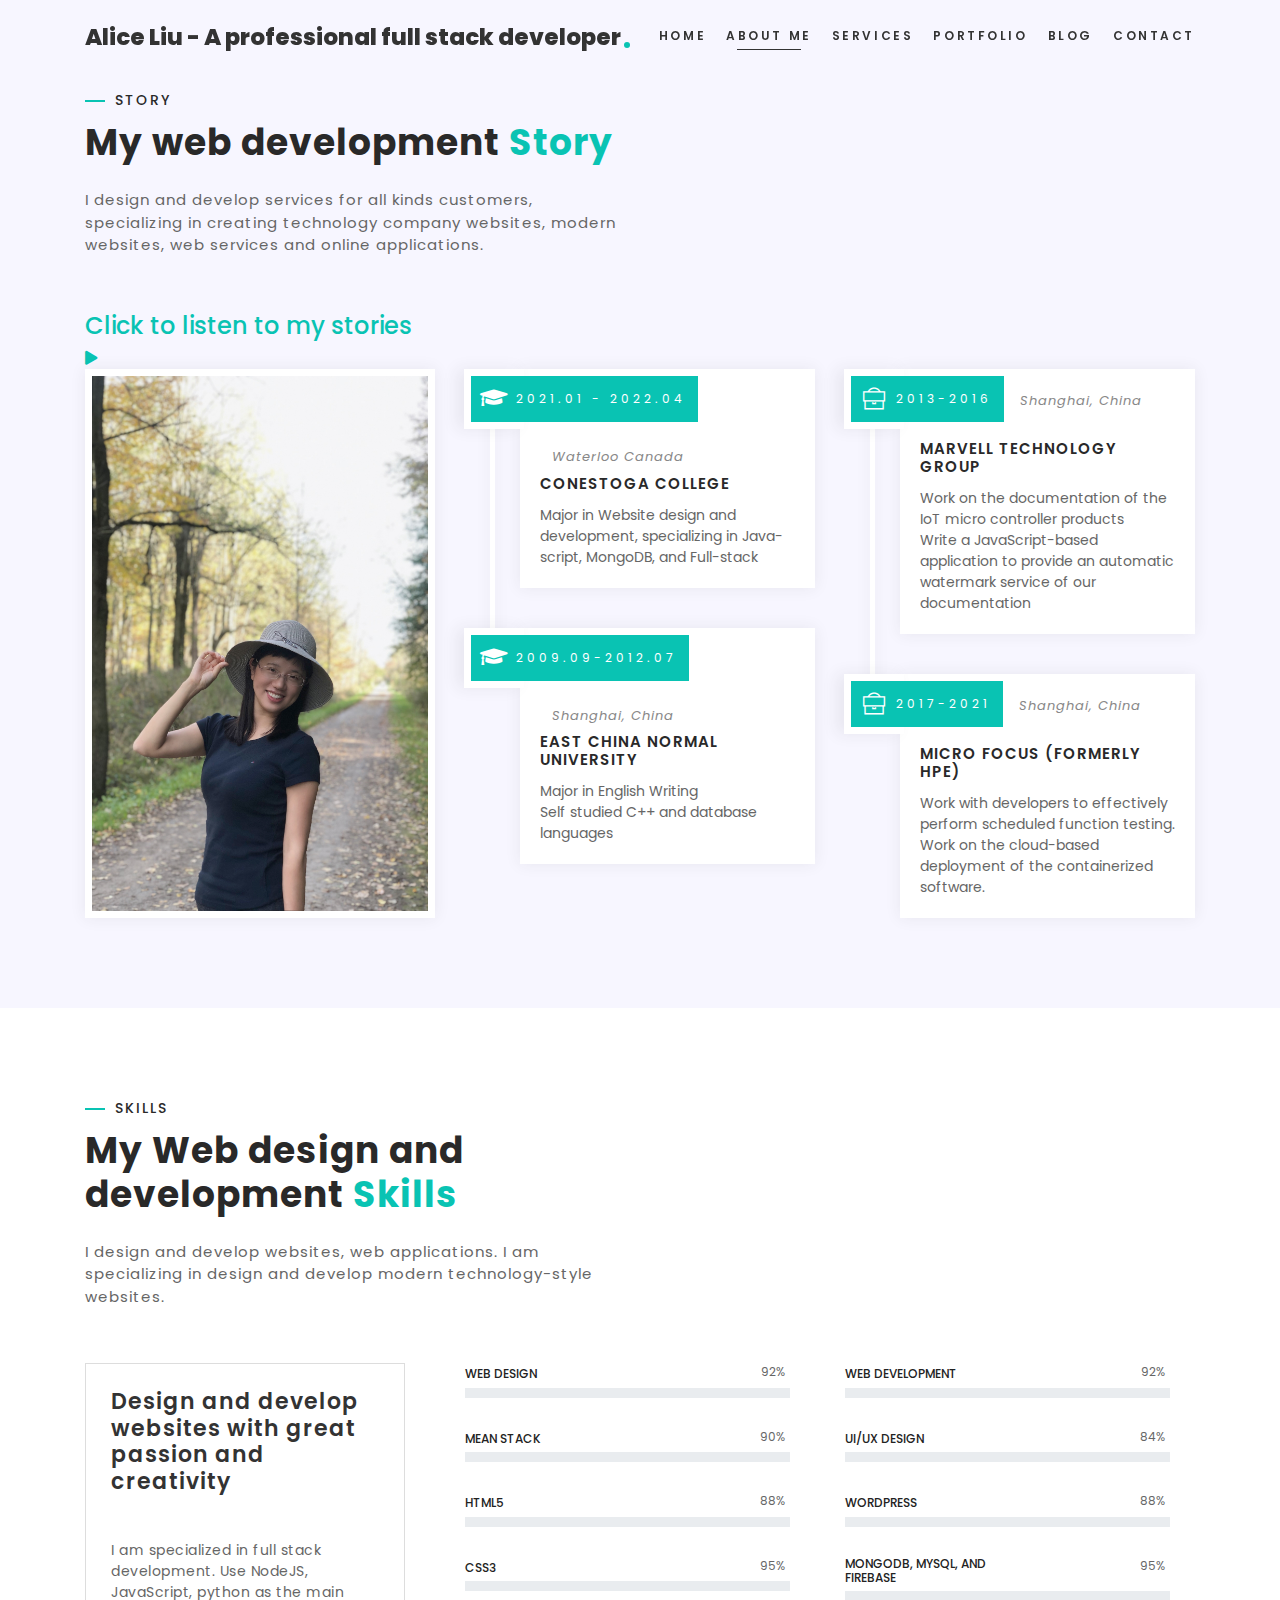
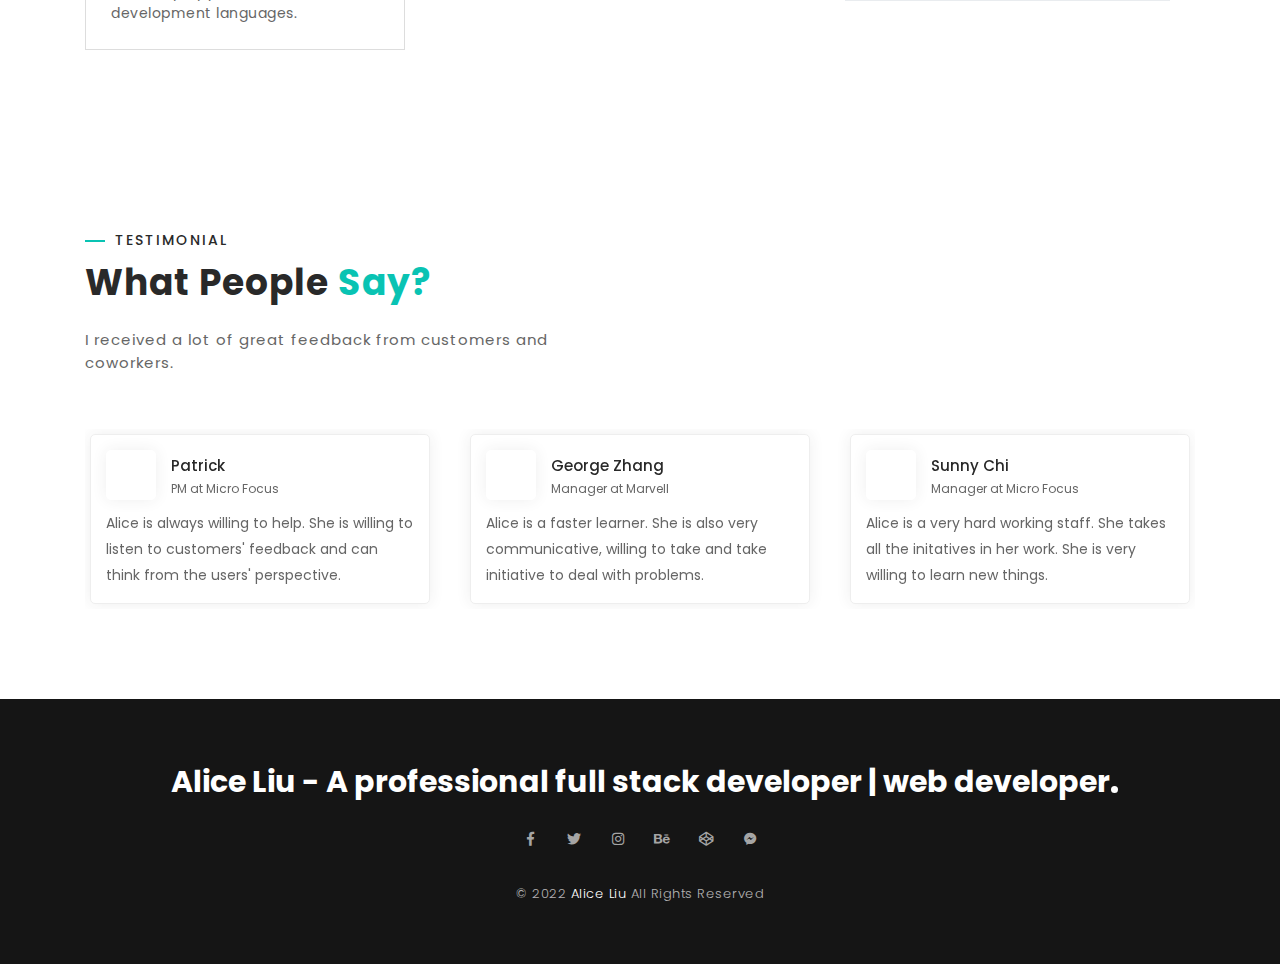
==== commit 6d623c1c: "add seo" ====
--- a/aboutme.html
+++ b/aboutme.html
@@ -10,7 +10,7 @@
 
 
     <!-- Page Title -->
-    <title>Alice Liu - A professional web developer's personal Website</title>
+    <title>Alice Liu - A professional full stack developer | Personal Website</title>
     <!-- / -->
 
     <!---Font Icon-->
@@ -50,7 +50,7 @@
         <nav class="navbar header-nav-01 header-nav-white fixed-top navbar-expand-lg">
             <div class="container">
                 <!-- Brand -->
-                <a class="navbar-brand" href="#">Alice Liu - A professional web developer<span class="theme-bg"></span></a>
+                <a class="navbar-brand" href="#">Alice Liu - A professional full stack developer<span class="theme-bg"></span></a>
                 <!-- / -->
 
                 <!-- Mobile Toggle -->
@@ -204,8 +204,8 @@
                             </div>
                             <!-- /progress-lt -->
                             <div class="progress-lt">
-                                <h6>PSD TO HTML</h6>
-                                <span>84%</span>
+                                <h6>MEAN Stack</h6>
+                                <span>90%</span>
                                 <div class="progress">
                                     <div class="progress-bar theme-bg" role="progressbar" aria-valuenow="84" aria-valuemin="0" aria-valuemax="100">
                                     </div>
@@ -278,7 +278,7 @@
                             <!-- /progress-lt -->
 
                             <div class="progress-lt">
-                                <h6>MAGENTO</h6>
+                                <h6>MongoDB, mySQL, and Firebase</h6>
                                 <span>95%</span>
                                 <div class="progress">
                                     <div class="progress-bar theme-bg" role="progressbar" aria-valuenow="95" aria-valuemin="0" aria-valuemax="100">
@@ -395,7 +395,7 @@
     <footer class="footer">
         <div class="container">
             <div class="footer-logo">
-                <span>Alice Liu - A professional web developer<span></span></span>
+                <span>Alice Liu - A professional full stack developer | web developer<span></span></span>
             </div>
             <ul class="social-icons">
                 <li><a href="#"><i class="fab fa-facebook-f"></i></a></li>
--- a/css/styles.css
+++ b/css/styles.css
@@ -222,11 +222,20 @@
 }
 
 .section-title-01 h3 {
-    font-size: 30px;
+    font-size: 24px;
     font-weight: 700;
     color: #222;
     margin: 10px 0 0;
     text-transform: uppercase;
+    letter-spacing: 1px;
+}
+
+.section-title-01 h2 {
+    font-size: 25px;
+    font-weight: 700;
+    color: #09c3b3;
+    margin: 10px 0 0;
+    /* text-transform: uppercase; */
     letter-spacing: 1px;
 }
 
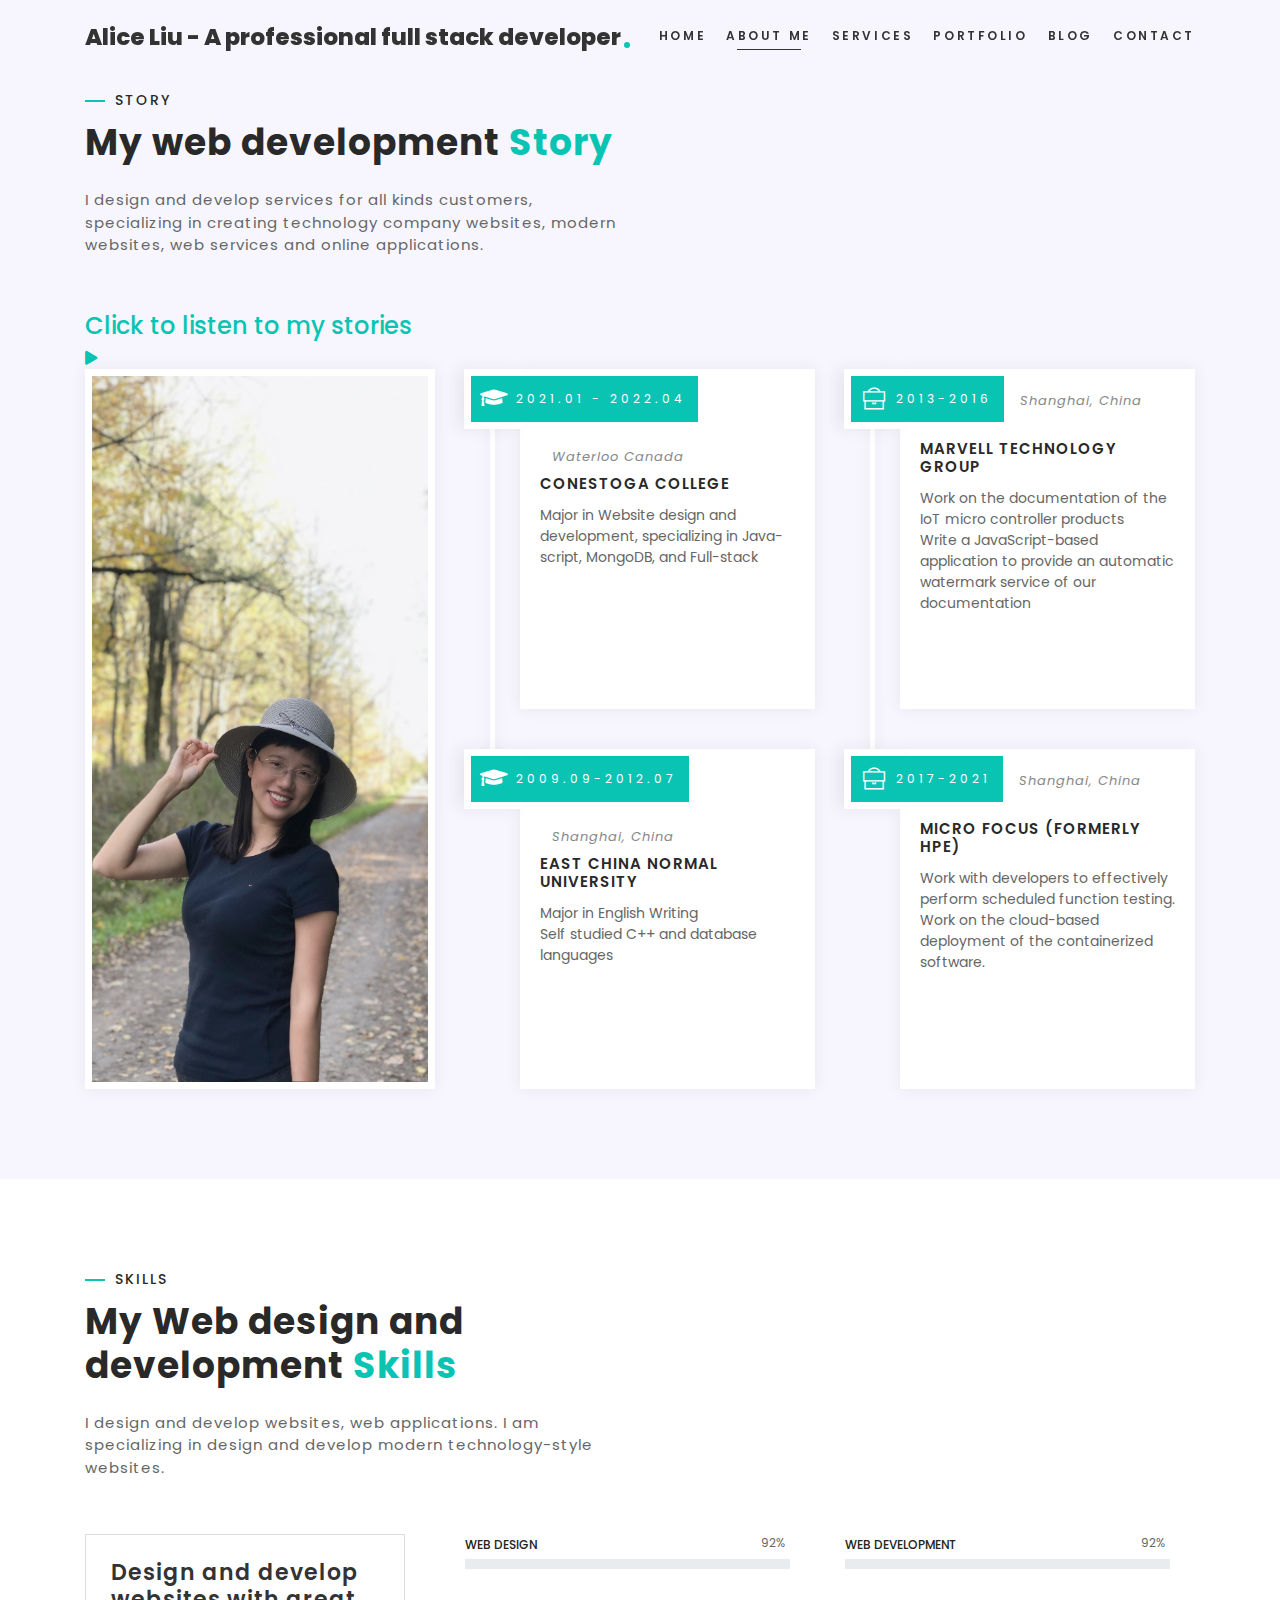
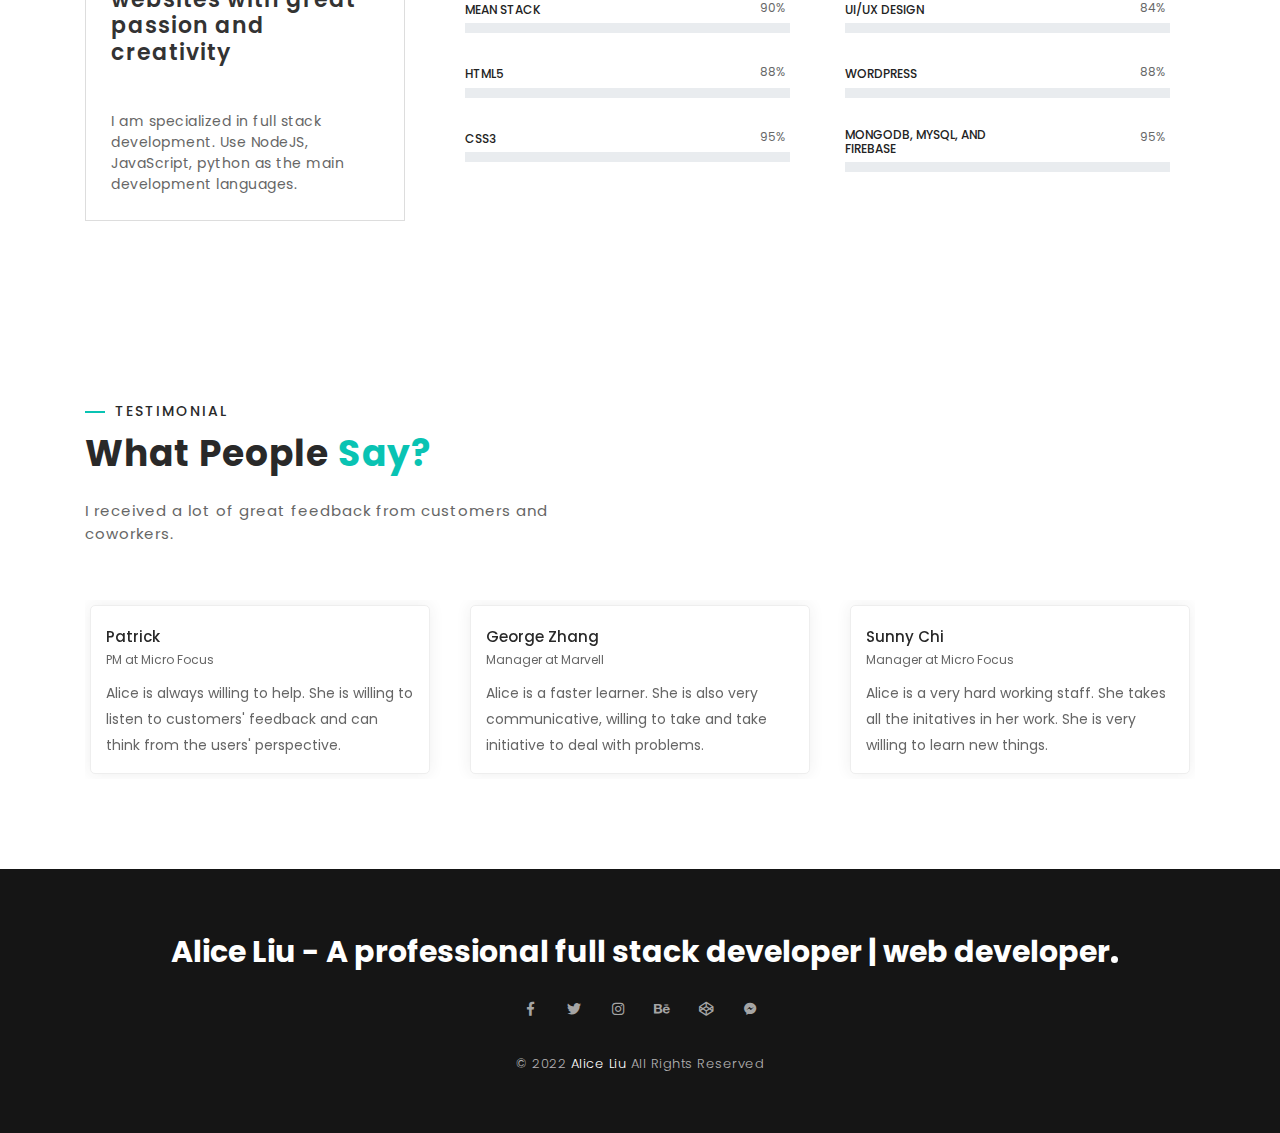
==== commit 45072f87: "add" ====
--- a/aboutme.html
+++ b/aboutme.html
@@ -320,9 +320,7 @@
                         <div id="client-slider-single" class="owl-carousel">
                             <div class="testimonial-col-01">
                                 <div class="user">
-                                    <div class="img">
-                                        <img src="static/img/100x100.jpg" alt="" title="" />
-                                    </div>
+
                                     <div class="name">
                                         <span>Patrick </span>
                                         <label>PM at Micro Focus</label>
@@ -336,9 +334,7 @@
 
                             <div class="testimonial-col-01">
                                 <div class="user">
-                                    <div class="img">
-                                        <img src="static/img/100x100.jpg" alt="" title="" />
-                                    </div>
+
                                     <div class="name">
                                         <span>George Zhang</span>
                                         <label>Manager at Marvell</label>
@@ -352,9 +348,7 @@
 
                             <div class="testimonial-col-01">
                                 <div class="user">
-                                    <div class="img">
-                                        <img src="static/img/100x100.jpg" alt="" title="" />
-                                    </div>
+
                                     <div class="name">
                                         <span>Sunny Chi</span>
                                         <label>Manager at Micro Focus</label>
--- a/css/styles.css
+++ b/css/styles.css
@@ -470,6 +470,12 @@
     padding: 0;
     margin: 0px auto 20px;
     display: block;
+}
+
+@media screen and (max-width:768px) {
+    .navbar-brand {
+        display: none;
+    }
 }
 
 .header-style .social-icons {
@@ -1366,6 +1372,25 @@
     margin: 15px 0;
     border-radius: 5px;
     box-shadow: 0px 1px 27px -3px rgba(0, 0, 0, 0.2);
+    min-height: 340px;
+}
+
+@media screen and (max-width:1200px) {
+    .feature-box-02 {
+        min-height: 390px;
+    }
+}
+
+@media screen and (max-width:992px) {
+    .feature-box-02 {
+        min-height: 370px;
+    }
+}
+
+@media screen and (max-width:768px) {
+    .feature-box-02 {
+        min-height: auto;
+    }
 }
 
 .feature-box-02 .icon {
@@ -1520,6 +1545,19 @@
     position: relative;
     margin: 0 0 40px;
     z-index: 1;
+    min-height: 340px;
+}
+
+@media screen and (max-width:992px) {
+    .resume-box {
+        min-height: 280px;
+    }
+}
+
+@media screen and (max-width:768px) {
+    .resume-box {
+        min-height: auto;
+    }
 }
 
 .resume-box:last-child {
@@ -1789,6 +1827,7 @@
     background: #fff;
     margin: 7px 10px;
     border-radius: 5px;
+    min-height: 370px;
 }
 
 .portfolio-col .hover {
@@ -1803,6 +1842,17 @@
 
 .portfolio-col .portfolio-img {
     position: relative;
+    height: 250px;
+}
+
+@media screen and (max-width:768px) {
+    .portfolio-col {
+        min-height: auto;
+    }
+    .portfolio-col .portfolio-img {
+        position: relative;
+        height: auto;
+    }
 }
 
 .portfolio-col .hover a {
@@ -1975,7 +2025,7 @@
 
 .testimonial-col-01 .name {
     width: calc(100% - 65px);
-    float: right;
+    /* float: right; */
     margin-top: 5px;
 }
 
@@ -2101,6 +2151,7 @@
 .blog-item .blog-content h4 {
     font-size: 18px;
     margin: 0 0 15px;
+    height: 50px;
 }
 
 .blog-item .blog-content h4 a {
@@ -2119,6 +2170,9 @@
     letter-spacing: 0.88px;
     line-height: 26px;
     margin: 0 0 20px;
+    height: 180px;
+    overflow: hidden;
+    text-overflow: ellipsis;
 }
 
 .blog-item .blog-content a.more {
@@ -2379,4 +2433,8 @@
 
 .bg-fixed {
     background-attachment: fixed;
+}
+
+.entry-content h3 {
+    text-align: center;
 }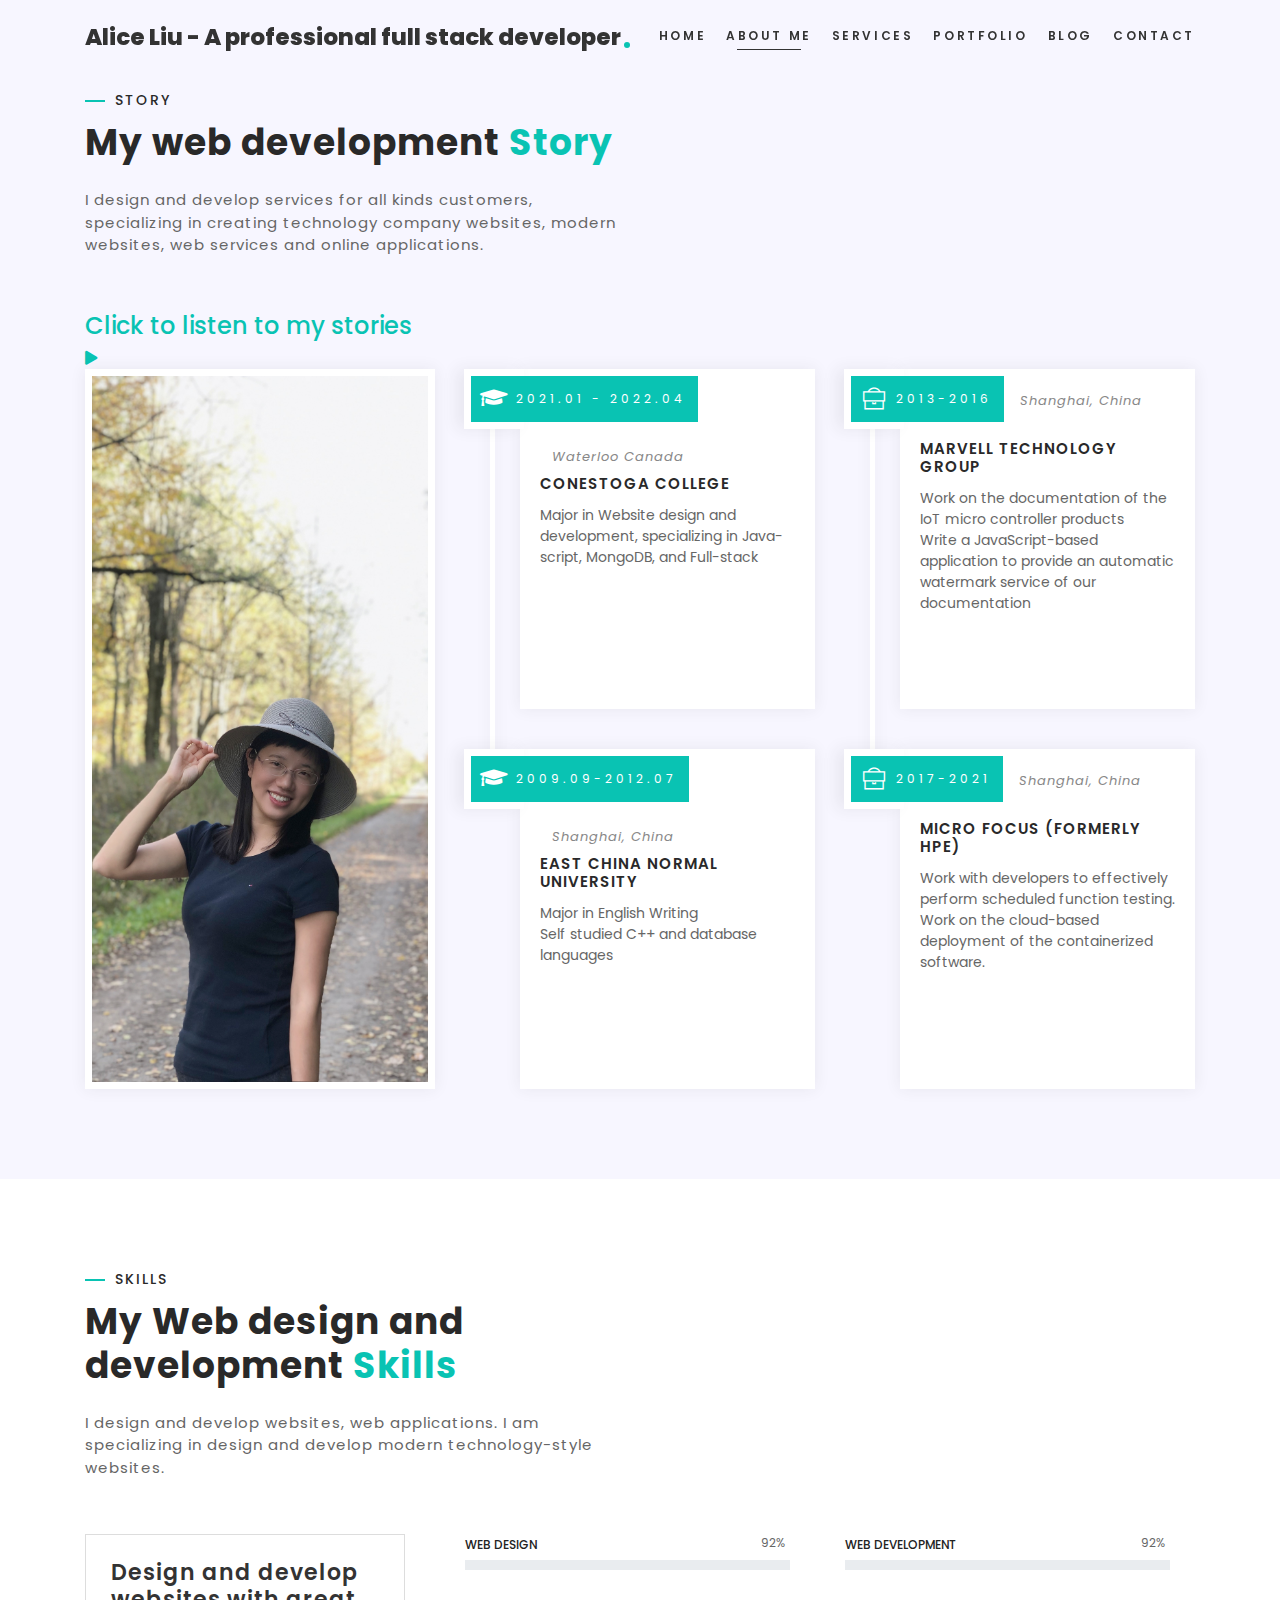
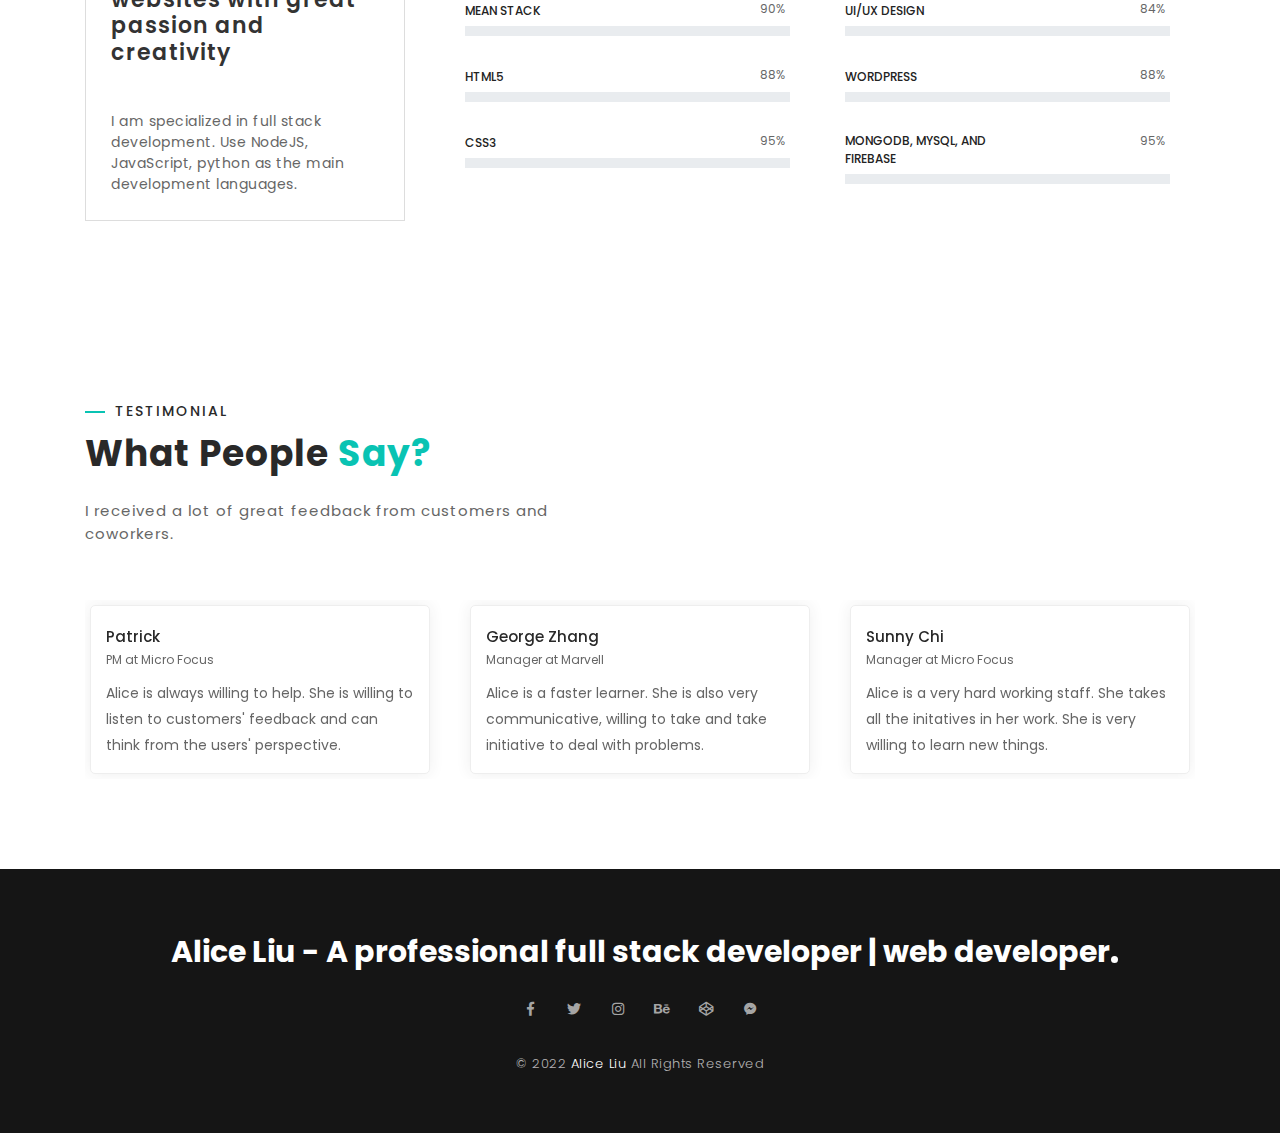
==== commit b9ff9730: "add" ====
--- a/aboutme.html
+++ b/aboutme.html
@@ -193,7 +193,7 @@
                     <div class="col-md-6 col-lg-4">
                         <div class="skills">
                             <div class="progress-lt">
-                                <h6>WEB DESIGN</h6>
+                                <p>WEB DESIGN</p>
                                 <span>92%</span>
                                 <div class="progress">
                                     <div class="progress-bar theme-bg" role="progressbar" aria-valuenow="92" aria-valuemin="0" aria-valuemax="100">
@@ -204,7 +204,7 @@
                             </div>
                             <!-- /progress-lt -->
                             <div class="progress-lt">
-                                <h6>MEAN Stack</h6>
+                                <p>MEAN Stack</p>
                                 <span>90%</span>
                                 <div class="progress">
                                     <div class="progress-bar theme-bg" role="progressbar" aria-valuenow="84" aria-valuemin="0" aria-valuemax="100">
@@ -215,7 +215,7 @@
                             </div>
                             <!-- /progress-lt -->
                             <div class="progress-lt">
-                                <h6>HTML5</h6>
+                                <p>HTML5</p>
                                 <span>88%</span>
                                 <div class="progress">
                                     <div class="progress-bar theme-bg" role="progressbar" aria-valuenow="88" aria-valuemin="0" aria-valuemax="100">
@@ -227,7 +227,7 @@
                             <!-- /progress-lt -->
 
                             <div class="progress-lt">
-                                <h6>CSS3</h6>
+                                <p>CSS3</p>
                                 <span>95%</span>
                                 <div class="progress">
                                     <div class="progress-bar theme-bg" role="progressbar" aria-valuenow="95" aria-valuemin="0" aria-valuemax="100">
@@ -244,7 +244,7 @@
                     <div class="col-md-6 col-lg-4">
                         <div class="skills sm-m-20px-b">
                             <div class="progress-lt">
-                                <h6>WEB DEVELOPMENT</h6>
+                                <p>WEB DEVELOPMENT</p>
                                 <span>92%</span>
                                 <div class="progress">
                                     <div class="progress-bar theme-bg" role="progressbar" aria-valuenow="92" aria-valuemin="0" aria-valuemax="100">
@@ -255,7 +255,7 @@
                             </div>
                             <!-- /progress-lt -->
                             <div class="progress-lt">
-                                <h6>UI/UX DESIGN</h6>
+                                <p>UI/UX DESIGN</p>
                                 <span>84%</span>
                                 <div class="progress">
                                     <div class="progress-bar theme-bg" role="progressbar" aria-valuenow="84" aria-valuemin="0" aria-valuemax="100">
@@ -266,7 +266,7 @@
                             </div>
                             <!-- /progress-lt -->
                             <div class="progress-lt">
-                                <h6>WORDPRESS</h6>
+                                <p>WORDPRESS</p>
                                 <span>88%</span>
                                 <div class="progress">
                                     <div class="progress-bar theme-bg" role="progressbar" aria-valuenow="88" aria-valuemin="0" aria-valuemax="100">
@@ -278,7 +278,7 @@
                             <!-- /progress-lt -->
 
                             <div class="progress-lt">
-                                <h6>MongoDB, mySQL, and Firebase</h6>
+                                <p>MongoDB, mySQL, and Firebase</p>
                                 <span>95%</span>
                                 <div class="progress">
                                     <div class="progress-bar theme-bg" role="progressbar" aria-valuenow="95" aria-valuemin="0" aria-valuemax="100">
--- a/css/styles.css
+++ b/css/styles.css
@@ -1346,7 +1346,8 @@
     background: #292929;
 }
 
-.feature-box h5 {
+.feature-box h5,
+h3 {
     color: #292929;
     font-size: 15px;
     font-weight: 600;
@@ -1706,7 +1707,8 @@
     margin-top: 0;
 }
 
-.progress-lt h6 {
+.progress-lt h6,
+.progress-lt p {
     display: inline-block;
     width: 47%;
     margin-right: 1.5%;
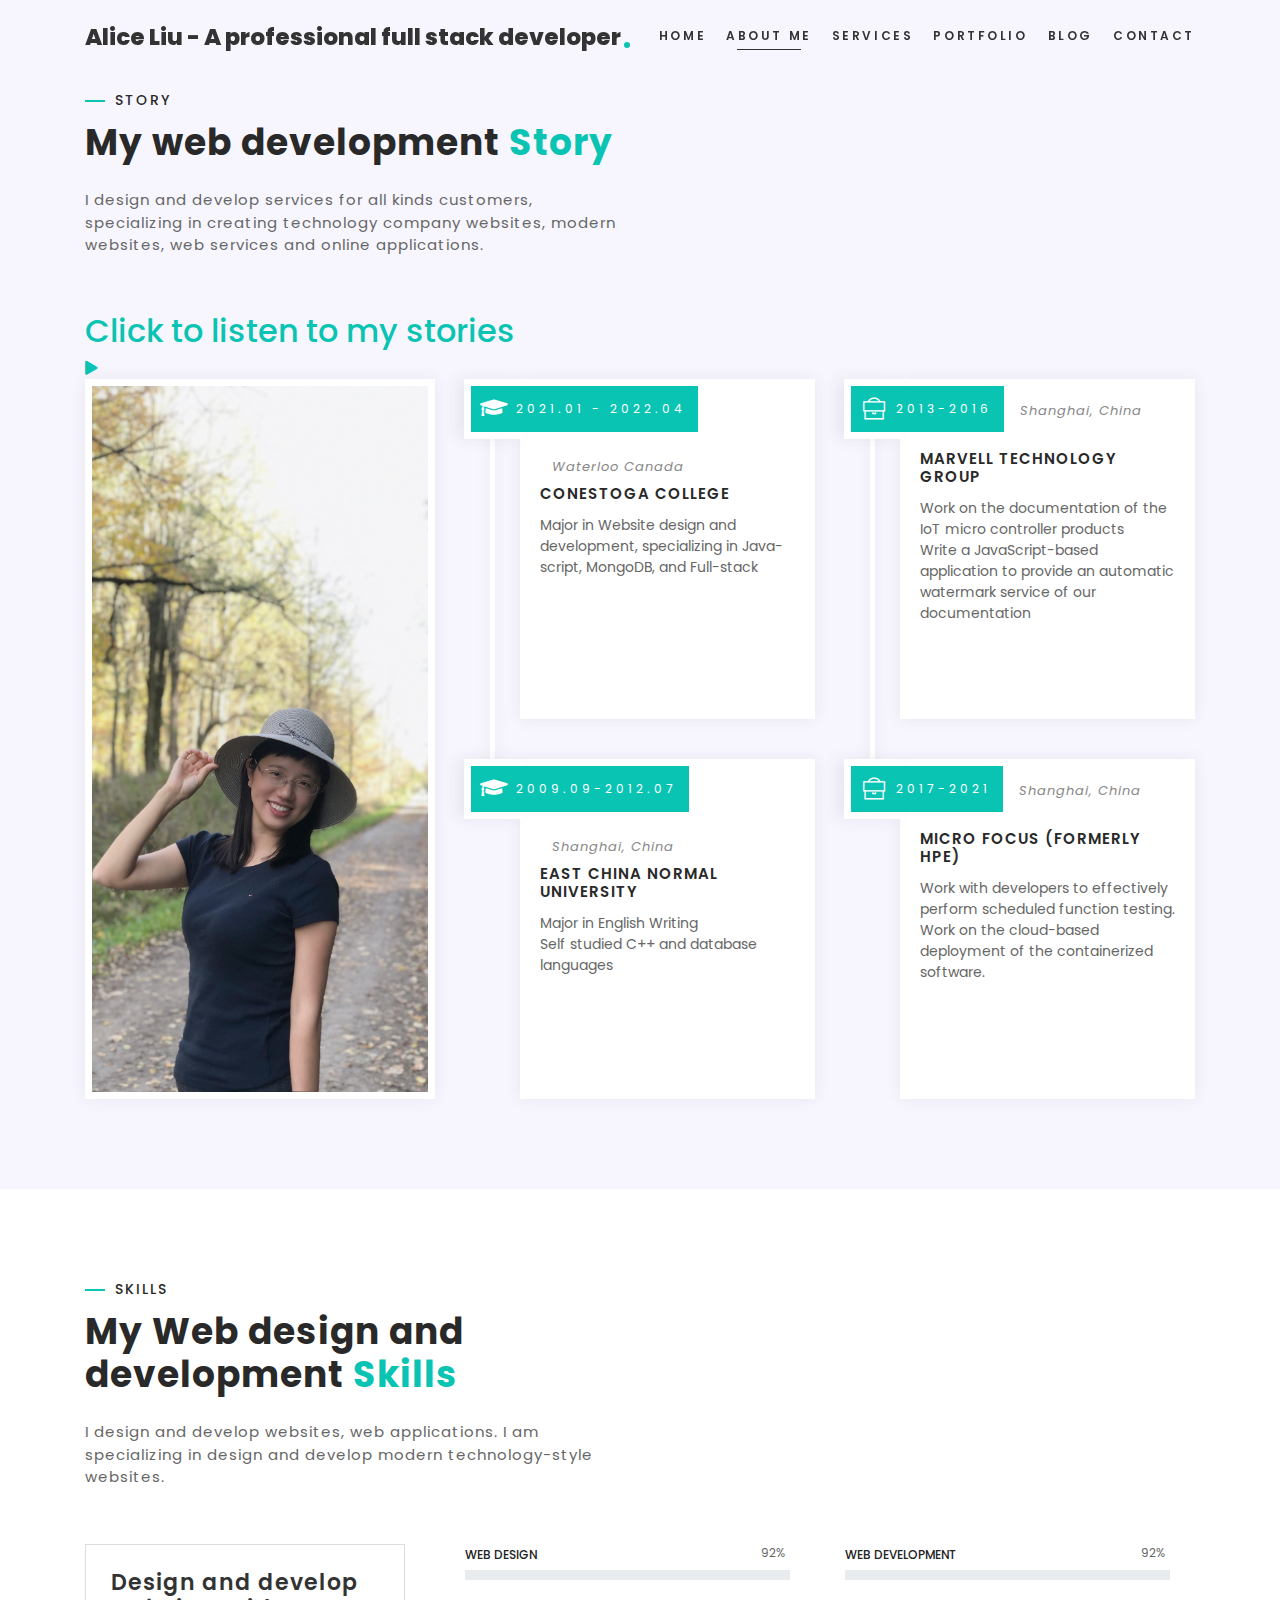
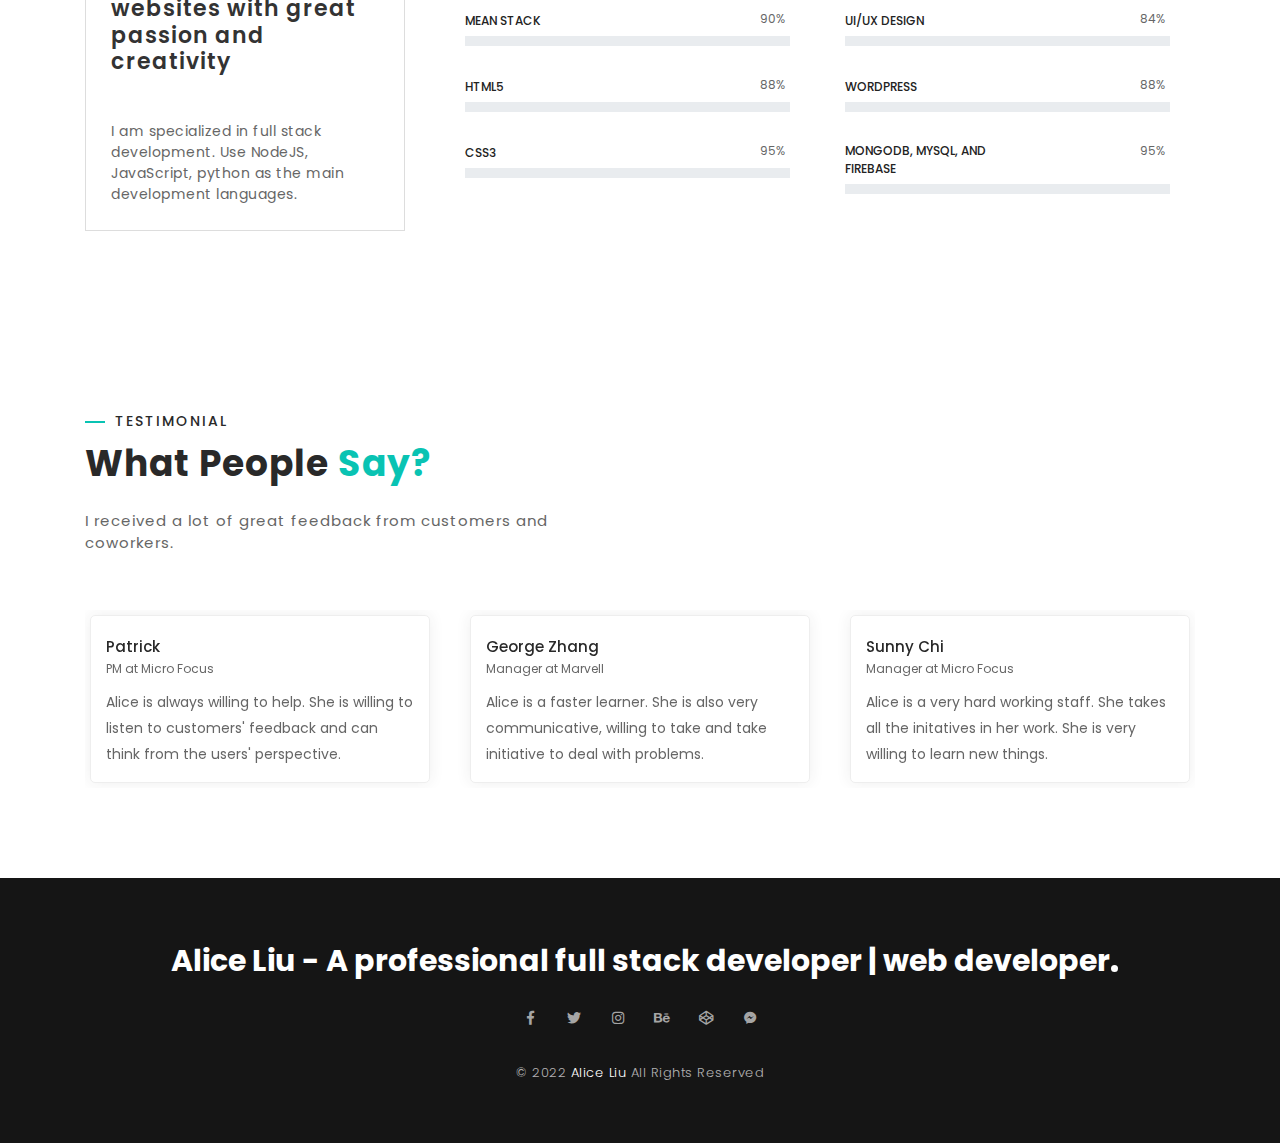
==== commit f9c01c98: "add" ====
--- a/aboutme.html
+++ b/aboutme.html
@@ -100,7 +100,7 @@
                         </div>
                         <a href="http://www.youtube.com/watch?v=g5lhfQhEZOM" class="popup-video theme-color" alt="A web developer's self introduction" rel="follow" title="A web designer's self introduction">
 
-                            <h4>Click to listen to my stories</h4> <i class="fa fa-play"></i></a>
+                            <h2>Click to listen to my stories</h2> <i class="fa fa-play"></i></a>
 
                     </div>
                 </div>
--- a/css/styles.css
+++ b/css/styles.css
@@ -1218,6 +1218,14 @@
     font-weight: 700;
 }
 
+.section .section-title .h2 {
+    color: #09c3b3;
+    font-size: 30px;
+    letter-spacing: 2px;
+    margin: 0 0 25px;
+    font-family: Poppins, sans-serif;
+}
+
 @media(max-width: 991px) {
     .about-img {
         min-height: 450px;
@@ -1403,7 +1411,9 @@
     background: #fff;
 }
 
-.feature-box-02 h5 {
+.feature-box-02 h5,
+.feature-box-02 h3,
+.feature-box-02 h2 {
     font-size: 16px;
     color: #333;
     margin-bottom: 15px;
@@ -1884,7 +1894,8 @@
     text-align: center;
 }
 
-.portfolio-col .portfolio-info h5 {
+.portfolio-col .portfolio-info h5,
+.portfolio-col .portfolio-info h2 {
     font-size: 18px;
     letter-spacing: 0.5px;
     color: #292929;
@@ -2150,13 +2161,14 @@
     font-weight: 700;
 }
 
-.blog-item .blog-content h4 {
+.blog-item .blog-content h4,
+.blog-item .blog-content h2 {
     font-size: 18px;
     margin: 0 0 15px;
     height: 50px;
 }
 
-.blog-item .blog-content h4 a {
+.blog-item .blog-content h2 a {
     color: #292929;
     font-weight: 500;
     text-decoration: none;
@@ -2437,6 +2449,15 @@
     background-attachment: fixed;
 }
 
-.entry-content h3 {
+.entry-content h3,
+.entry-content h2 {
     text-align: center;
+    color: #292929;
+    font-size: 15px;
+    font-weight: 600;
+    letter-spacing: 1px;
+    margin: 0 0 10px;
+    display: inline-block;
+    vertical-align: top;
+    width: 100%;
 }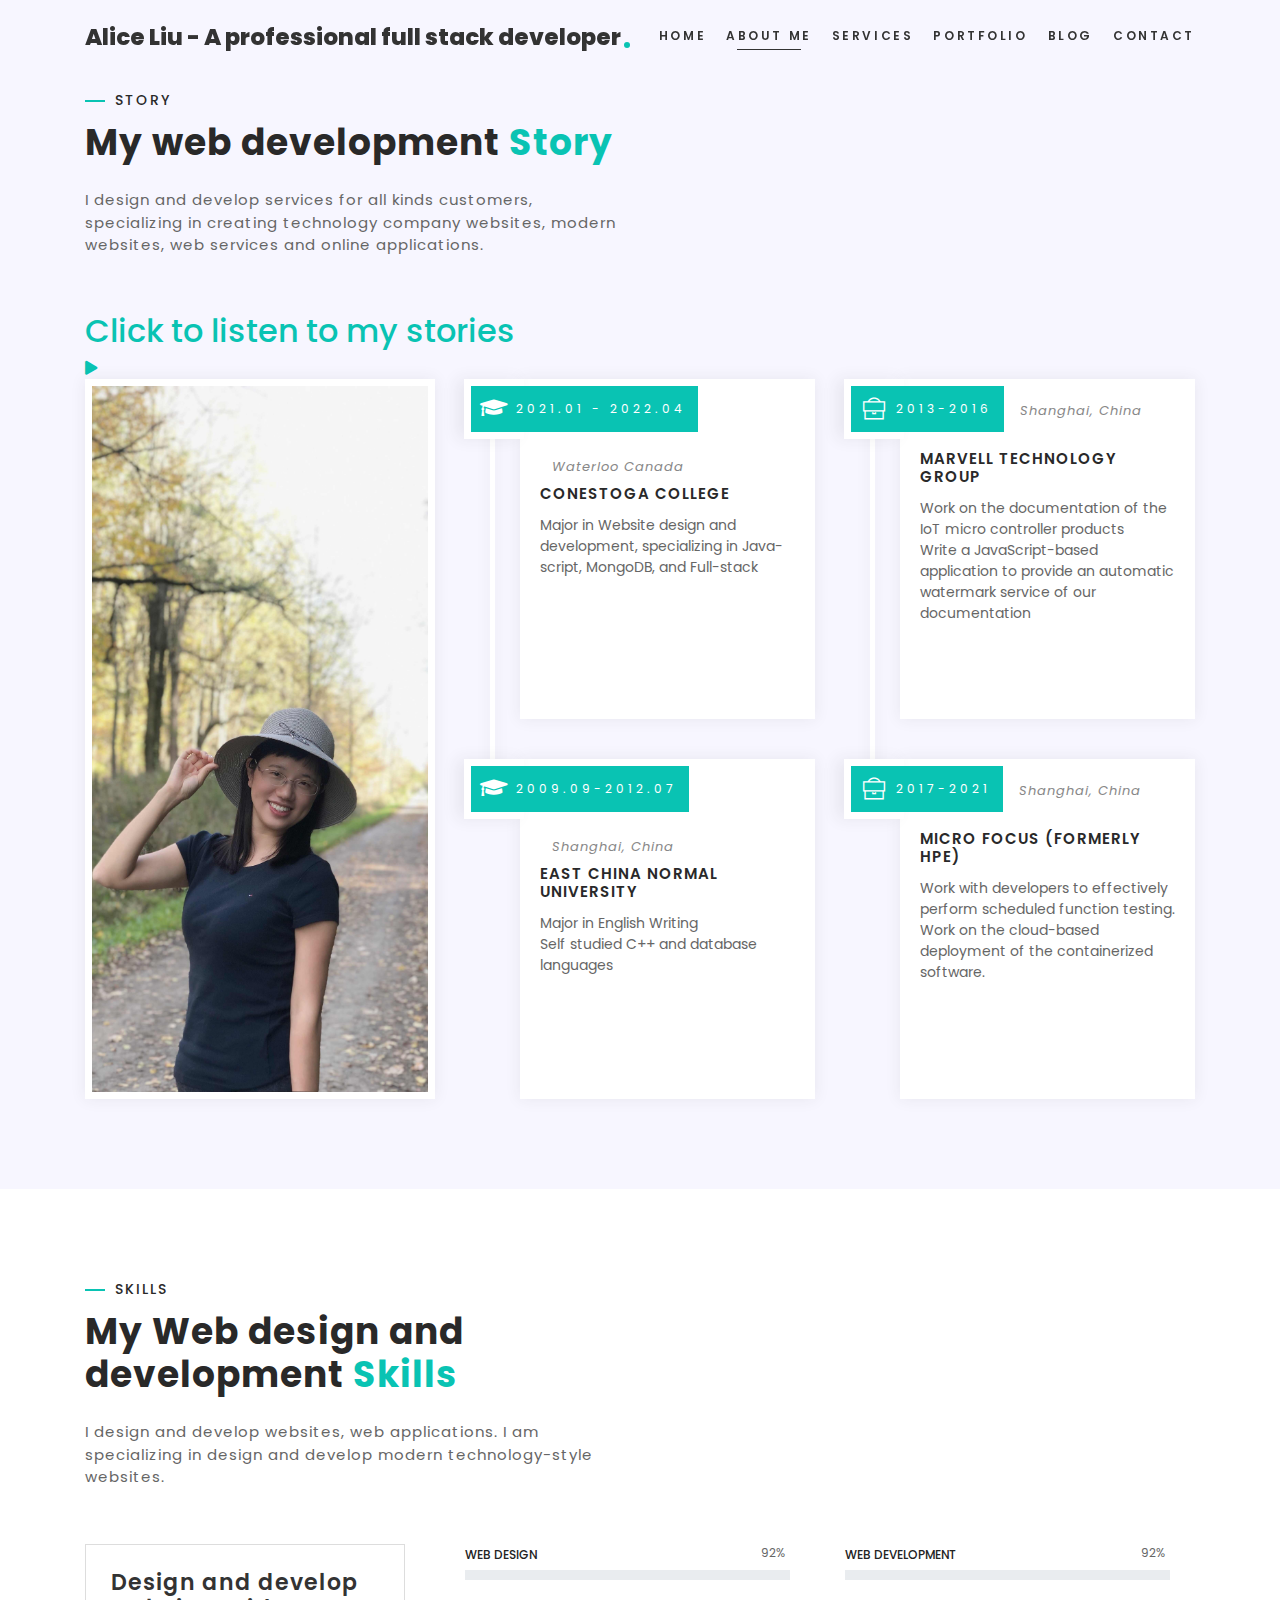
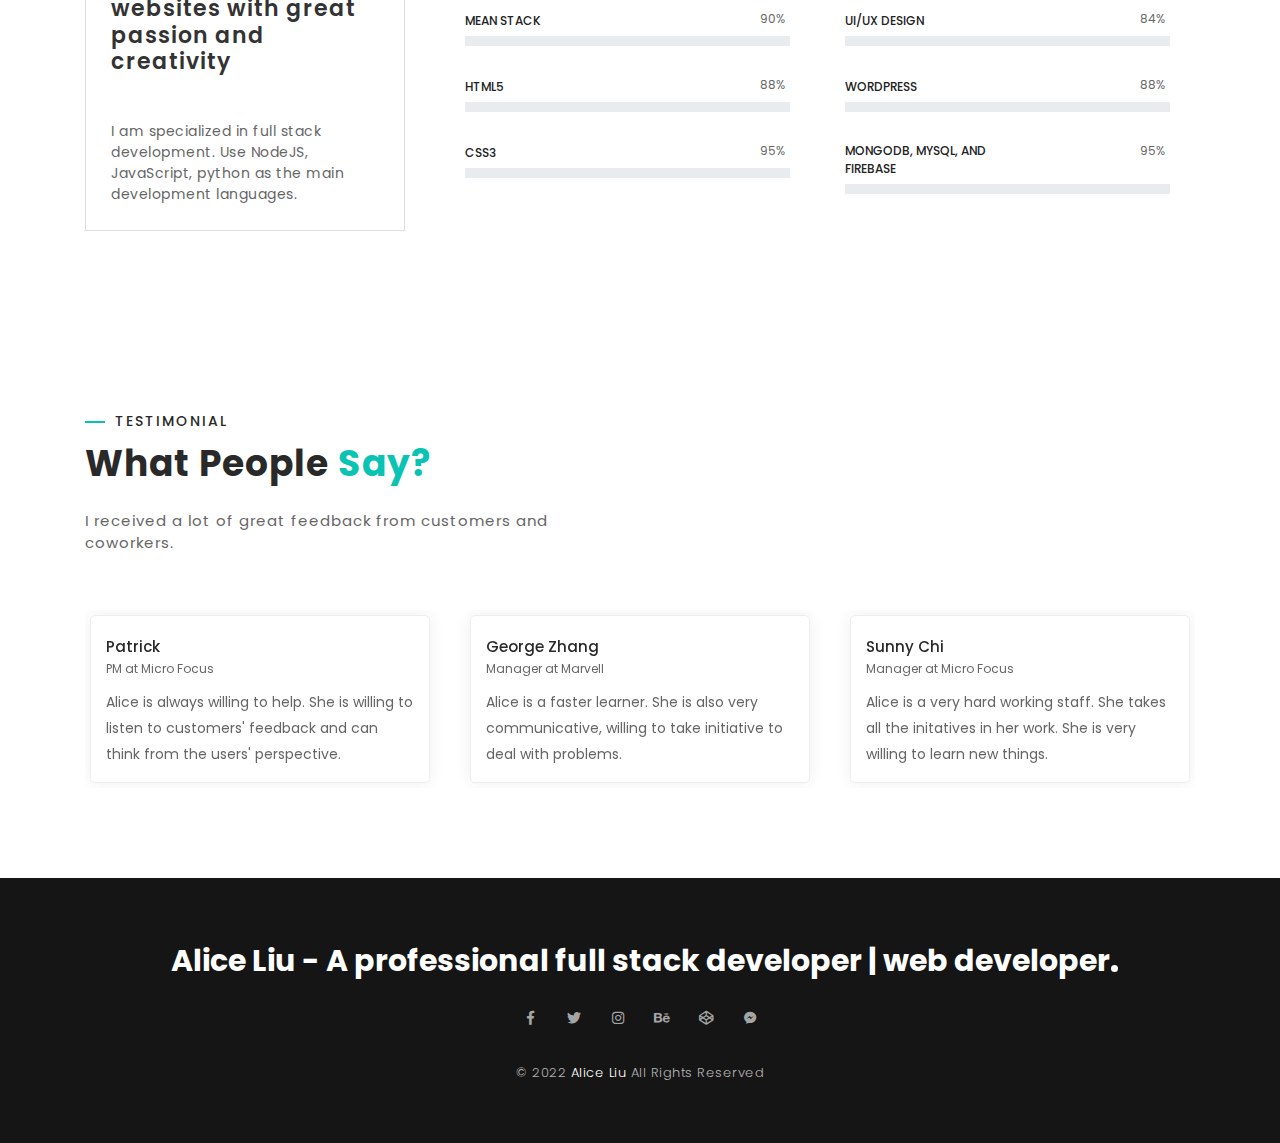
==== commit 4d96b8ff: "Update aboutme.html" ====
--- a/aboutme.html
+++ b/aboutme.html
@@ -341,7 +341,7 @@
                                     </div>
                                 </div>
                                 <div class="say">
-                                    <p>Alice is a faster learner. She is also very communicative, willing to take and take initiative to deal with problems.</p>
+                                    <p>Alice is a faster learner. She is also very communicative, willing to take initiative to deal with problems.</p>
                                 </div>
                             </div>
                             <!-- col -->
@@ -423,4 +423,4 @@
 </body>
 <!-- Body End -->
 
-</html>+</html>
--- a/css/styles.css
+++ b/css/styles.css
@@ -934,6 +934,7 @@
     .header-nav-01 {
         top: 0;
         padding: 10px 15px;
+        background-color: #eee;
     }
     .header-nav-01.fixed-header {
         padding: 10px 15px;
@@ -990,7 +991,7 @@
 
 .home-banner h1 {
     color: #292929;
-    font-size: 60px;
+    font-size: 40px;
     font-weight: 600;
     margin: 0 0 25px -6px;
     line-height: 70px;
